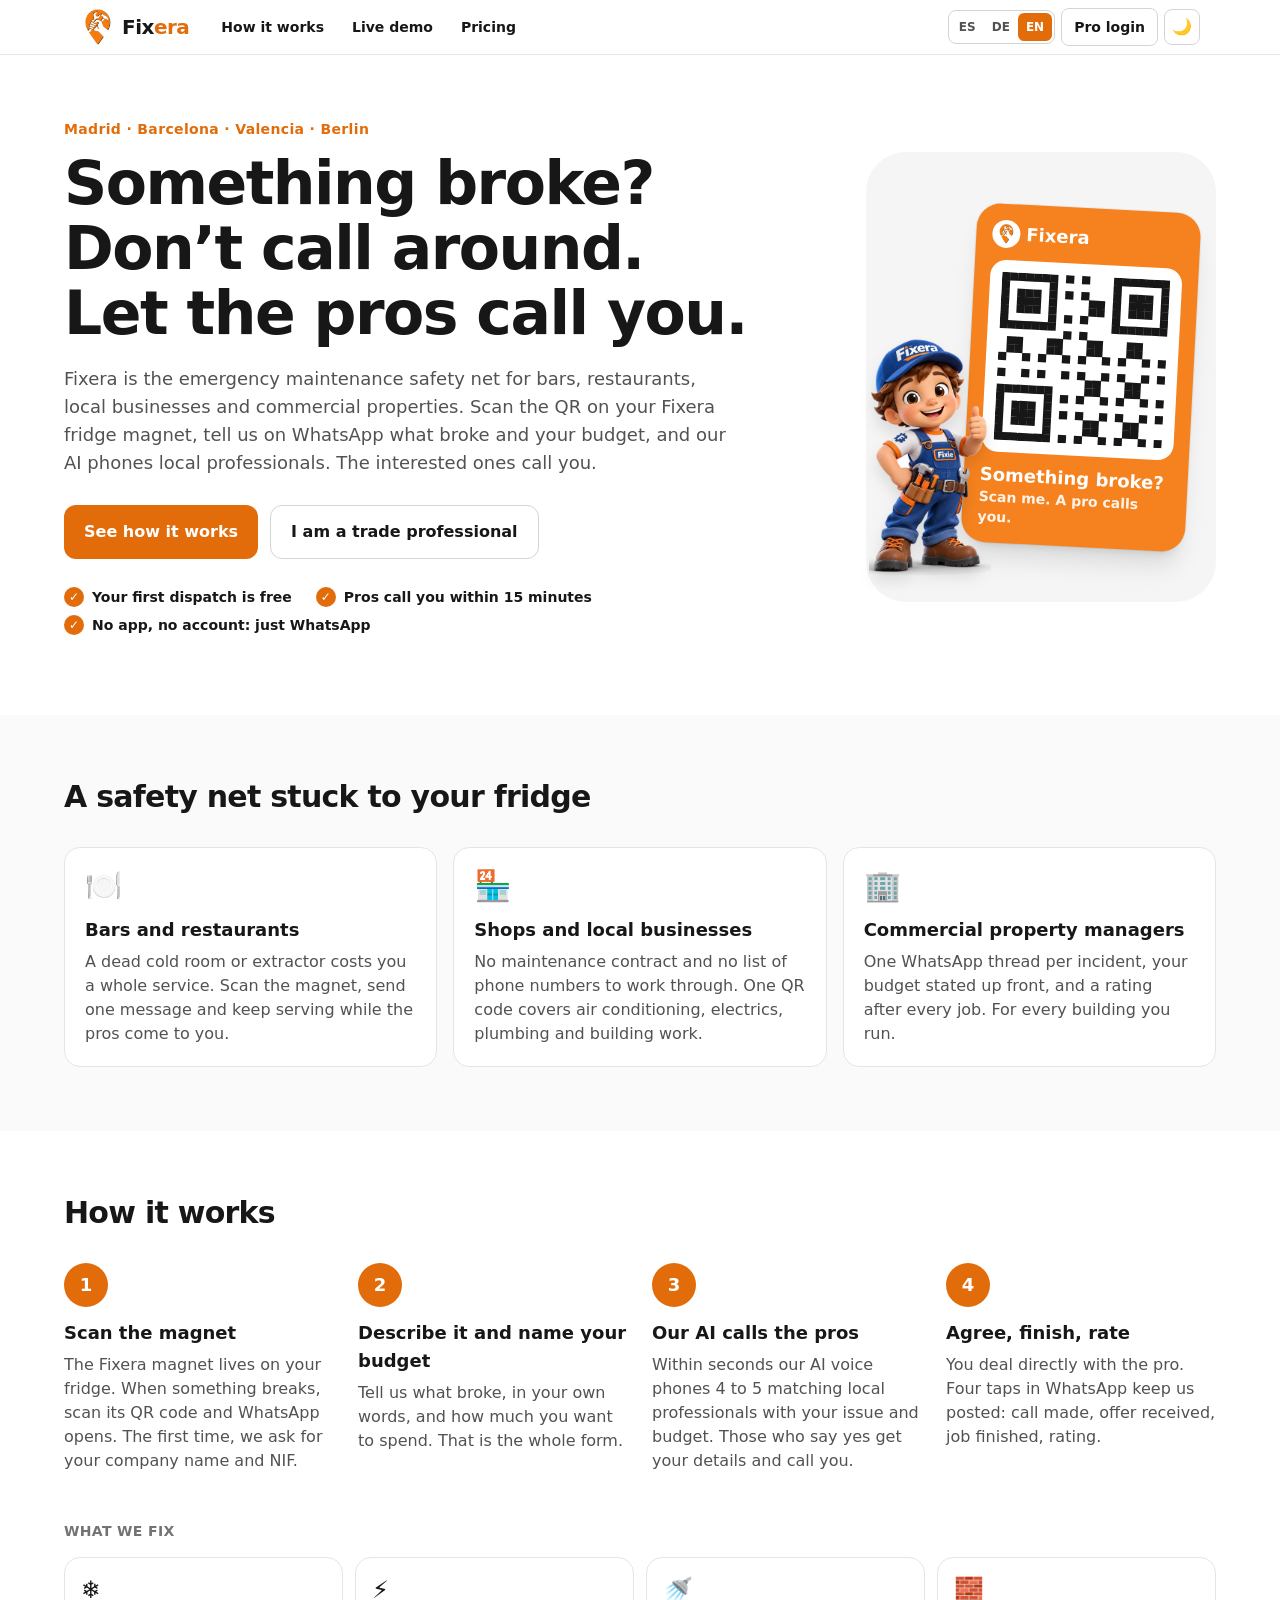
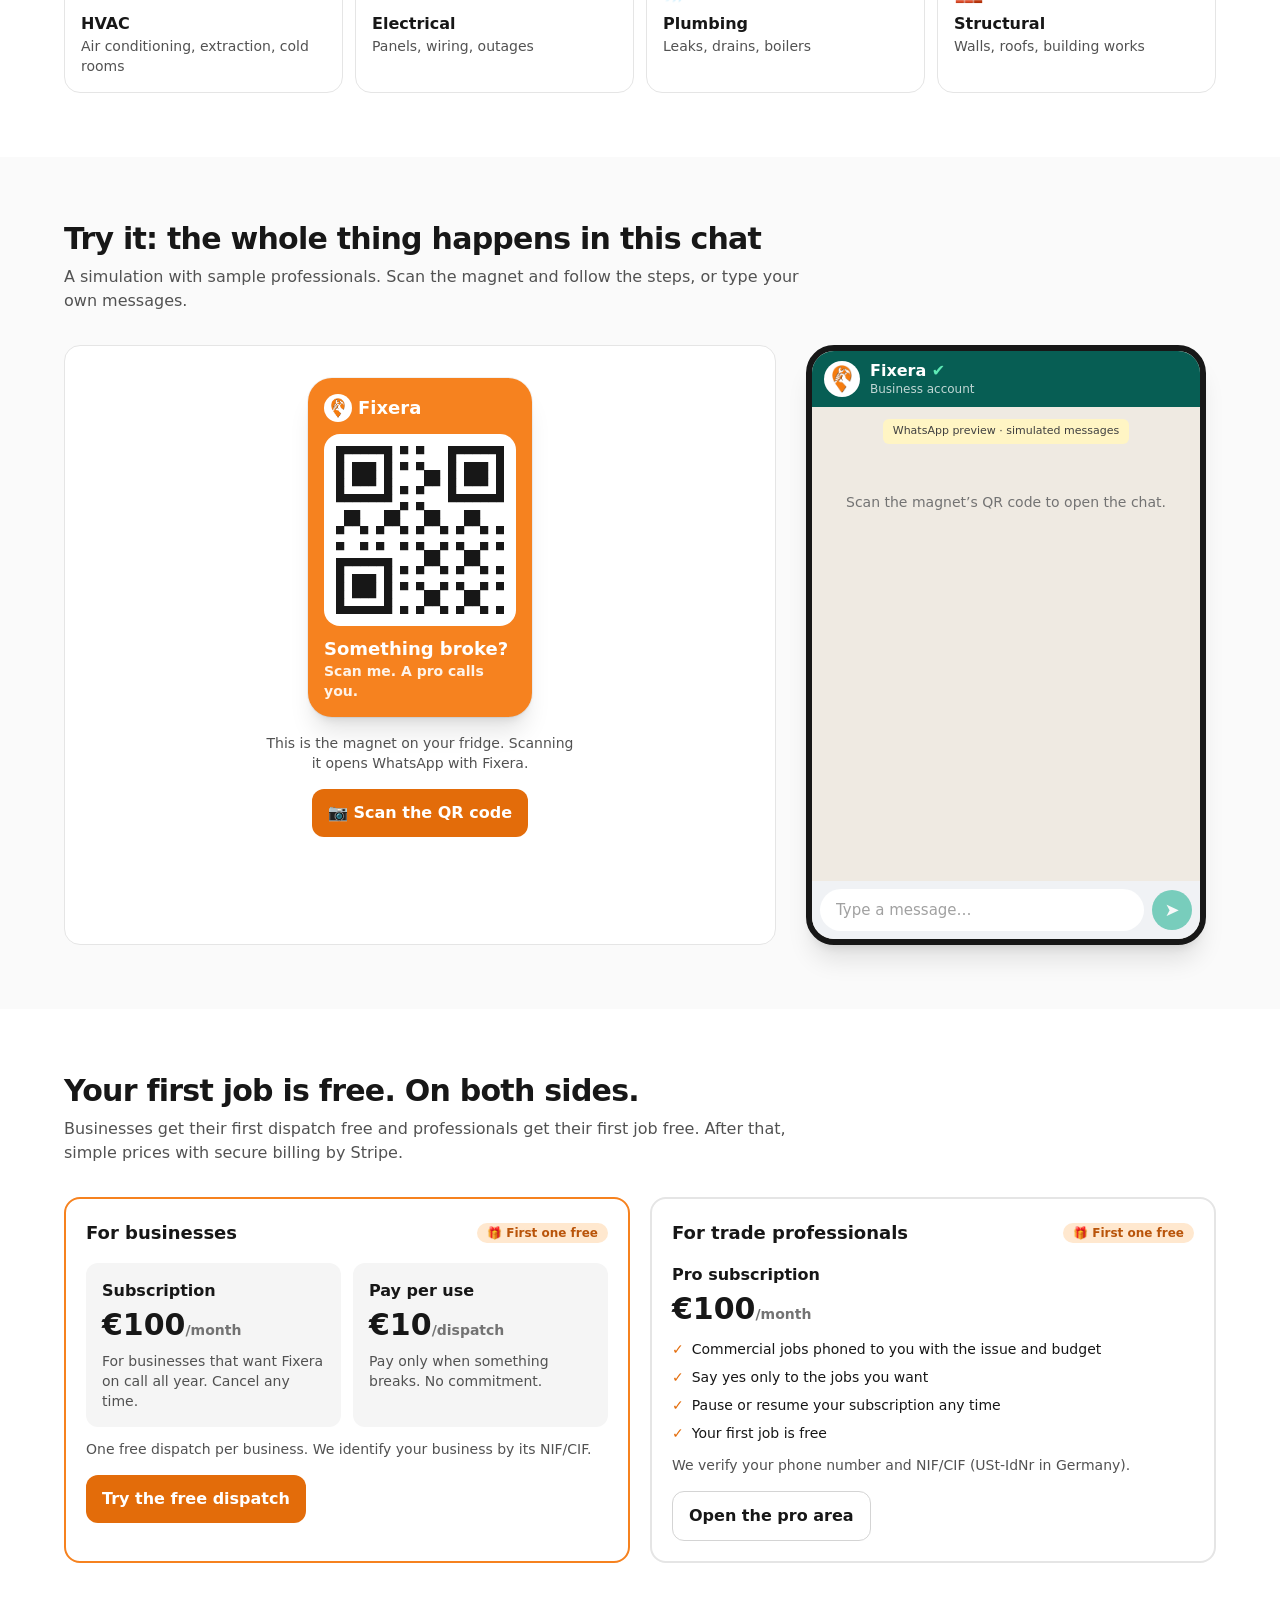
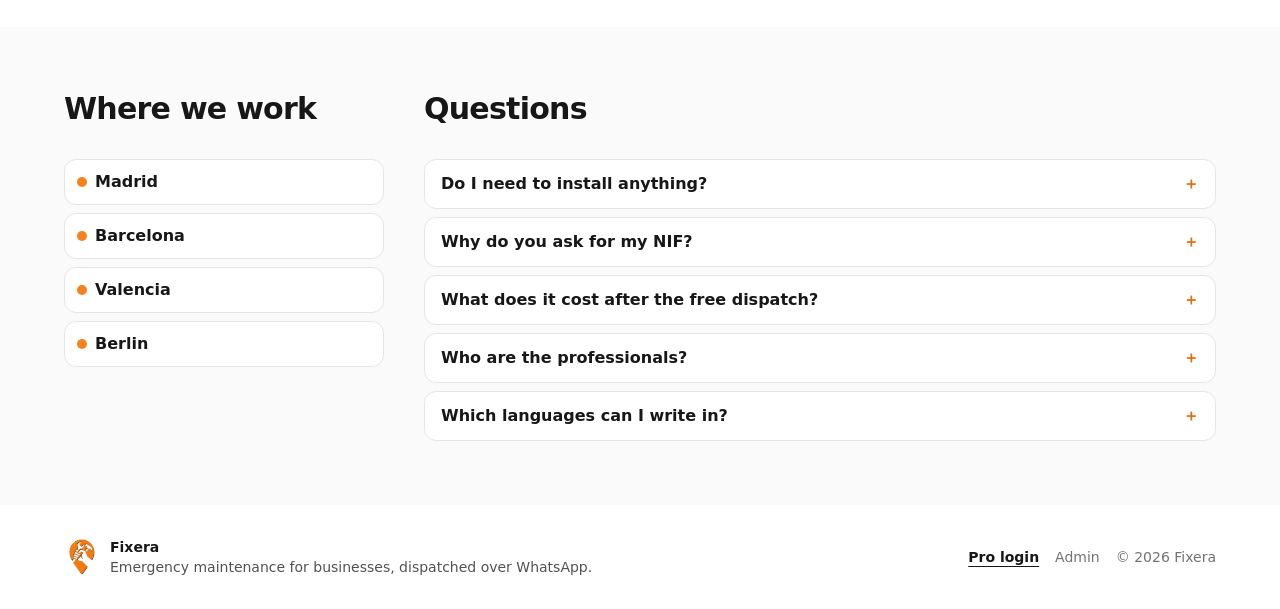
==== index.html @ 24acd7bc "Fixera site: first publish Co-Authored-By: Claude Opus 5.5 <noreply@anthropic.com>" ====
<!doctype html>
<html lang="es">
  <head>
    <meta charset="UTF-8" />
    <meta name="viewport" content="width=device-width, initial-scale=1, viewport-fit=cover" />
    <meta name="theme-color" content="#f6821f" />
    <meta name="description" content="Fixera: la red de mantenimiento urgente para bares, restaurantes, pymes y gestores de inmuebles. Escanea el imán, escribe por WhatsApp y los profesionales te llaman a ti." />
    <link rel="icon" type="image/png" href="/favicon.png" />
    <title>Fixera</title>
    <script>
      try {
        var t = localStorage.getItem('fixera-theme')
        if (t === 'dark' || (!t && matchMedia('(prefers-color-scheme: dark)').matches)) document.documentElement.classList.add('dark')
      } catch (e) {}
    </script>
    <script type="module" crossorigin src="/assets/index-f5KvKdt9.js"></script>
    <link rel="stylesheet" crossorigin href="/assets/index-Co8WqSdZ.css">
  </head>
  <body>
    <div id="root"></div>
  </body>
</html>
---- assets/index-Co8WqSdZ.css ----
/*! tailwindcss v4.3.5 | MIT License | https://tailwindcss.com */@layer properties{@supports (((-webkit-hyphens:none)) and (not (margin-trim:block))) or ((-moz-orient:inline) and (not (color:rgb(from red r g b)))){*,:before,:after,::backdrop{--tw-translate-x:0;--tw-translate-y:0;--tw-translate-z:0;--tw-space-y-reverse:0;--tw-divide-y-reverse:0;--tw-border-style:solid;--tw-leading:initial;--tw-font-weight:initial;--tw-tracking:initial;--tw-shadow:0 0 #0000;--tw-shadow-color:initial;--tw-shadow-alpha:100%;--tw-inset-shadow:0 0 #0000;--tw-inset-shadow-color:initial;--tw-inset-shadow-alpha:100%;--tw-ring-color:initial;--tw-ring-shadow:0 0 #0000;--tw-inset-ring-color:initial;--tw-inset-ring-shadow:0 0 #0000;--tw-ring-inset:initial;--tw-ring-offset-width:0px;--tw-ring-offset-color:#fff;--tw-ring-offset-shadow:0 0 #0000;--tw-blur:initial;--tw-brightness:initial;--tw-contrast:initial;--tw-grayscale:initial;--tw-hue-rotate:initial;--tw-invert:initial;--tw-opacity:initial;--tw-saturate:initial;--tw-sepia:initial;--tw-drop-shadow:initial;--tw-drop-shadow-color:initial;--tw-drop-shadow-alpha:100%;--tw-drop-shadow-size:initial;--tw-backdrop-blur:initial;--tw-backdrop-brightness:initial;--tw-backdrop-contrast:initial;--tw-backdrop-grayscale:initial;--tw-backdrop-hue-rotate:initial;--tw-backdrop-invert:initial;--tw-backdrop-opacity:initial;--tw-backdrop-saturate:initial;--tw-backdrop-sepia:initial}}}@layer theme{:root,:host{--font-sans:"Inter", ui-sans-serif, system-ui, -apple-system, "Segoe UI", Roboto, sans-serif;--font-mono:ui-monospace, SFMono-Regular, Menlo, Monaco, Consolas, "Liberation Mono", "Courier New", monospace;--color-red-50:oklch(97.1% .013 17.38);--color-red-100:oklch(93.6% .032 17.717);--color-red-300:oklch(80.8% .114 19.571);--color-red-400:oklch(70.4% .191 22.216);--color-red-600:oklch(57.7% .245 27.325);--color-red-700:oklch(50.5% .213 27.518);--color-red-800:oklch(44.4% .177 26.899);--color-red-900:oklch(39.6% .141 25.723);--color-red-950:oklch(25.8% .092 26.042);--color-amber-50:oklch(98.7% .022 95.277);--color-amber-100:oklch(96.2% .059 95.617);--color-amber-200:oklch(92.4% .12 95.746);--color-amber-300:oklch(87.9% .169 91.605);--color-amber-500:oklch(76.9% .188 70.08);--color-amber-800:oklch(47.3% .137 46.201);--color-amber-900:oklch(41.4% .112 45.904);--color-amber-950:oklch(27.9% .077 45.635);--color-emerald-100:oklch(95% .052 163.051);--color-emerald-300:oklch(84.5% .143 164.978);--color-emerald-800:oklch(43.2% .095 166.913);--color-emerald-950:oklch(26.2% .051 172.552);--color-sky-100:oklch(95.1% .026 236.824);--color-sky-300:oklch(82.8% .111 230.318);--color-sky-400:oklch(74.6% .16 232.661);--color-sky-500:oklch(68.5% .169 237.323);--color-sky-600:oklch(58.8% .158 241.966);--color-sky-800:oklch(44.3% .11 240.79);--color-sky-950:oklch(29.3% .066 243.157);--color-violet-100:oklch(94.3% .029 294.588);--color-violet-300:oklch(81.1% .111 293.571);--color-violet-800:oklch(43.2% .232 292.759);--color-violet-950:oklch(28.3% .141 291.089);--color-neutral-50:oklch(98.5% 0 none);--color-neutral-100:oklch(97% 0 none);--color-neutral-200:oklch(92.2% 0 none);--color-neutral-300:oklch(87% 0 none);--color-neutral-400:oklch(70.8% 0 none);--color-neutral-500:oklch(55.6% 0 none);--color-neutral-600:oklch(43.9% 0 none);--color-neutral-700:oklch(37.1% 0 none);--color-neutral-800:oklch(26.9% 0 none);--color-neutral-900:oklch(20.5% 0 none);--color-neutral-950:oklch(14.5% 0 none);--color-black:#000;--color-white:#fff;--spacing:.25rem;--container-xs:20rem;--container-sm:24rem;--container-md:28rem;--container-2xl:42rem;--container-3xl:48rem;--container-6xl:72rem;--text-xs:.75rem;--text-xs--line-height:calc(1 / .75);--text-sm:.875rem;--text-sm--line-height:calc(1.25 / .875);--text-base:1rem;--text-base--line-height: 1.5 ;--text-lg:1.125rem;--text-lg--line-height:calc(1.75 / 1.125);--text-xl:1.25rem;--text-xl--line-height:calc(1.75 / 1.25);--text-2xl:1.5rem;--text-2xl--line-height:calc(2 / 1.5);--text-3xl:1.875rem;--text-3xl--line-height: 1.2 ;--text-4xl:2.25rem;--text-4xl--line-height:calc(2.5 / 2.25);--text-5xl:3rem;--text-5xl--line-height:1;--text-6xl:3.75rem;--text-6xl--line-height:1;--font-weight-medium:500;--font-weight-semibold:600;--font-weight-bold:700;--font-weight-extrabold:800;--tracking-tight:-.025em;--tracking-wide:.025em;--tracking-widest:.1em;--leading-tight:1.25;--leading-snug:1.375;--radius-md:.375rem;--radius-lg:.5rem;--radius-xl:.75rem;--radius-2xl:1rem;--radius-3xl:1.5rem;--drop-shadow-xl:0 9px 7px #0000001a;--animate-pulse:pulse 2s cubic-bezier(.4, 0, .6, 1) infinite;--default-transition-duration:.15s;--default-transition-timing-function:cubic-bezier(.4, 0, .2, 1);--default-font-family:var(--font-sans);--default-mono-font-family:var(--font-mono);--color-brand-50:#fff6ec;--color-brand-100:#ffe8cf;--color-brand-200:#ffd0a0;--color-brand-300:#ffb366;--color-brand-400:#fb9a3c;--color-brand-500:#f6821f;--color-brand-600:#e36c0a;--color-brand-700:#b9540a;--color-brand-900:#5c2a06}}@layer base{*,:after,:before,::backdrop{box-sizing:border-box;border:0 solid;margin:0;padding:0}::file-selector-button{box-sizing:border-box;border:0 solid;margin:0;padding:0}html,:host{-webkit-text-size-adjust:100%;-moz-tab-size:4;tab-size:4;line-height:1.5;font-family:var(--default-font-family,-apple-system, BlinkMacSystemFont, "Segoe UI", Roboto, "Helvetica Neue", "Noto Sans", Arial, sans-serif, "Apple Color Emoji", "Segoe UI Emoji", "Segoe UI Symbol", "Noto Color Emoji");font-feature-settings:var(--default-font-feature-settings,normal);font-variation-settings:var(--default-font-variation-settings,normal);-webkit-tap-highlight-color:transparent}hr{height:0;color:inherit;border-top-width:1px}abbr:where([title]){-webkit-text-decoration:underline dotted;text-decoration:underline dotted}h1,h2,h3,h4,h5,h6{font-size:inherit;font-weight:inherit}a{color:inherit;-webkit-text-decoration:inherit;text-decoration:inherit}b,strong{font-weight:bolder}code,kbd,samp,pre{font-family:var(--default-mono-font-family,ui-monospace, SFMono-Regular, Menlo, Monaco, Consolas, "Liberation Mono", "Courier New", monospace);font-feature-settings:var(--default-mono-font-feature-settings,normal);font-variation-settings:var(--default-mono-font-variation-settings,normal);font-size:1em}small{font-size:80%}sub,sup{vertical-align:baseline;font-size:75%;line-height:0;position:relative}sub{bottom:-.25em}sup{top:-.5em}table{text-indent:0;border-color:inherit;border-collapse:collapse}:-moz-focusring:where(:not(iframe)){outline:auto}progress{vertical-align:baseline}summary{display:list-item}ol,ul,menu{list-style:none}img,svg,video,canvas,audio,iframe,embed,object{vertical-align:middle;display:block}img,video{max-width:100%;height:auto}button,input,select,optgroup,textarea{font:inherit;font-feature-settings:inherit;font-variation-settings:inherit;letter-spacing:inherit;color:inherit;opacity:1;background-color:#0000;border-radius:0}::file-selector-button{font:inherit;font-feature-settings:inherit;font-variation-settings:inherit;letter-spacing:inherit;color:inherit;opacity:1;background-color:#0000;border-radius:0}:where(select:is([multiple],[size])) optgroup{font-weight:bolder}:where(select:is([multiple],[size])) optgroup option{padding-inline-start:20px}::file-selector-button{margin-inline-end:4px}::placeholder{opacity:1}@supports (not ((-webkit-appearance:-apple-pay-button))) or (contain-intrinsic-size:1px){::placeholder{color:currentColor}@supports (color:color-mix(in lab,red,red)){::placeholder{color:color-mix(in oklab,currentcolor 50%,transparent)}}}textarea{resize:vertical}::-webkit-search-decoration{-webkit-appearance:none}::-webkit-date-and-time-value{min-height:1lh;text-align:inherit}::-webkit-datetime-edit{display:inline-flex}::-webkit-datetime-edit-fields-wrapper{padding:0}::-webkit-datetime-edit{padding-block:0}::-webkit-datetime-edit-year-field{padding-block:0}::-webkit-datetime-edit-month-field{padding-block:0}::-webkit-datetime-edit-day-field{padding-block:0}::-webkit-datetime-edit-hour-field{padding-block:0}::-webkit-datetime-edit-minute-field{padding-block:0}::-webkit-datetime-edit-second-field{padding-block:0}::-webkit-datetime-edit-millisecond-field{padding-block:0}::-webkit-datetime-edit-meridiem-field{padding-block:0}::-webkit-calendar-picker-indicator{line-height:1}:-moz-ui-invalid{box-shadow:none}button,input:where([type=button],[type=reset],[type=submit]){-webkit-appearance:button;-moz-appearance:button;appearance:button}::file-selector-button{-webkit-appearance:button;-moz-appearance:button;appearance:button}::-webkit-inner-spin-button{height:auto}::-webkit-outer-spin-button{height:auto}[hidden]:where(:not([hidden=until-found])){display:none!important}}@layer components;@layer utilities{.pointer-events-none{pointer-events:none}.absolute{position:absolute}.fixed{position:fixed}.relative{position:relative}.static{position:static}.sticky{position:sticky}.top-0{top:0}.top-1{top:var(--spacing)}.top-4{top:calc(var(--spacing) * 4)}.right-1\/2{right:50%}.-bottom-8{bottom:calc(var(--spacing) * -8)}.-left-5{left:calc(var(--spacing) * -5)}.left-1{left:var(--spacing)}.z-10{z-index:10}.z-40{z-index:40}.mx-auto{margin-inline:auto}.mt-0\.5{margin-top:calc(var(--spacing) * .5)}.mt-1{margin-top:var(--spacing)}.mt-1\.5{margin-top:calc(var(--spacing) * 1.5)}.mt-2{margin-top:calc(var(--spacing) * 2)}.mt-3{margin-top:calc(var(--spacing) * 3)}.mt-4{margin-top:calc(var(--spacing) * 4)}.mt-5{margin-top:calc(var(--spacing) * 5)}.mt-6{margin-top:calc(var(--spacing) * 6)}.mt-7{margin-top:calc(var(--spacing) * 7)}.mt-12{margin-top:calc(var(--spacing) * 12)}.mr-1\.5{margin-right:calc(var(--spacing) * 1.5)}.mb-1{margin-bottom:var(--spacing)}.mb-2{margin-bottom:calc(var(--spacing) * 2)}.mb-3{margin-bottom:calc(var(--spacing) * 3)}.mb-4{margin-bottom:calc(var(--spacing) * 4)}.mb-8{margin-bottom:calc(var(--spacing) * 8)}.ml-1{margin-left:var(--spacing)}.ml-3{margin-left:calc(var(--spacing) * 3)}.ml-auto{margin-left:auto}.block{display:block}.flex{display:flex}.grid{display:grid}.hidden{display:none}.inline-block{display:inline-block}.inline-flex{display:inline-flex}.h-1{height:var(--spacing)}.h-2\.5{height:calc(var(--spacing) * 2.5)}.h-4{height:calc(var(--spacing) * 4)}.h-5{height:calc(var(--spacing) * 5)}.h-6{height:calc(var(--spacing) * 6)}.h-7{height:calc(var(--spacing) * 7)}.h-8{height:calc(var(--spacing) * 8)}.h-9{height:calc(var(--spacing) * 9)}.h-10{height:calc(var(--spacing) * 10)}.h-11{height:calc(var(--spacing) * 11)}.h-12{height:calc(var(--spacing) * 12)}.h-60{height:calc(var(--spacing) * 60)}.h-\[600px\]{height:600px}.min-h-dvh{min-height:100dvh}.w-2\.5{width:calc(var(--spacing) * 2.5)}.w-5{width:calc(var(--spacing) * 5)}.w-6{width:calc(var(--spacing) * 6)}.w-7{width:calc(var(--spacing) * 7)}.w-8{width:calc(var(--spacing) * 8)}.w-9{width:calc(var(--spacing) * 9)}.w-10{width:calc(var(--spacing) * 10)}.w-11{width:calc(var(--spacing) * 11)}.w-12{width:calc(var(--spacing) * 12)}.w-14{width:calc(var(--spacing) * 14)}.w-44{width:calc(var(--spacing) * 44)}.w-56{width:calc(var(--spacing) * 56)}.w-\[88\%\]{width:88%}.w-auto{width:auto}.w-fit{width:fit-content}.w-full{width:100%}.max-w-2xl{max-width:var(--container-2xl)}.max-w-3xl{max-width:var(--container-3xl)}.max-w-6xl{max-width:var(--container-6xl)}.max-w-\[88\%\]{max-width:88%}.max-w-\[400px\]{max-width:400px}.max-w-md{max-width:var(--container-md)}.max-w-sm{max-width:var(--container-sm)}.max-w-xs{max-width:var(--container-xs)}.min-w-0{min-width:0}.min-w-\[640px\]{min-width:640px}.flex-1{flex:1}.shrink-0{flex-shrink:0}.basis-44{flex-basis:calc(var(--spacing) * 44)}.basis-48{flex-basis:calc(var(--spacing) * 48)}.translate-x-6{--tw-translate-x:calc(var(--spacing) * 6);translate:var(--tw-translate-x) var(--tw-translate-y)}.-translate-y-1\/2{--tw-translate-y: -50% ;translate:var(--tw-translate-x) var(--tw-translate-y)}.rotate-3{rotate:3deg}.animate-pulse{animation:var(--animate-pulse)}.cursor-pointer{cursor:pointer}.scroll-mt-16{scroll-margin-top:calc(var(--spacing) * 16)}.list-none{list-style-type:none}.grid-cols-1{grid-template-columns:repeat(1,minmax(0,1fr))}.grid-cols-2{grid-template-columns:repeat(2,minmax(0,1fr))}.grid-cols-5{grid-template-columns:repeat(5,minmax(0,1fr))}.flex-col{flex-direction:column}.flex-wrap{flex-wrap:wrap}.items-baseline{align-items:baseline}.items-center{align-items:center}.items-end{align-items:flex-end}.items-start{align-items:flex-start}.justify-between{justify-content:space-between}.justify-center{justify-content:center}.gap-1{gap:var(--spacing)}.gap-1\.5{gap:calc(var(--spacing) * 1.5)}.gap-2{gap:calc(var(--spacing) * 2)}.gap-2\.5{gap:calc(var(--spacing) * 2.5)}.gap-3{gap:calc(var(--spacing) * 3)}.gap-4{gap:calc(var(--spacing) * 4)}.gap-5{gap:calc(var(--spacing) * 5)}.gap-6{gap:calc(var(--spacing) * 6)}.gap-10{gap:calc(var(--spacing) * 10)}:where(.space-y-0\.5>:not(:last-child)){--tw-space-y-reverse:0;margin-block-start:calc(calc(var(--spacing) * .5) * var(--tw-space-y-reverse));margin-block-end:calc(calc(var(--spacing) * .5) * calc(1 - var(--tw-space-y-reverse)))}:where(.space-y-1>:not(:last-child)){--tw-space-y-reverse:0;margin-block-start:calc(var(--spacing) * var(--tw-space-y-reverse));margin-block-end:calc(var(--spacing) * calc(1 - var(--tw-space-y-reverse)))}:where(.space-y-1\.5>:not(:last-child)){--tw-space-y-reverse:0;margin-block-start:calc(calc(var(--spacing) * 1.5) * var(--tw-space-y-reverse));margin-block-end:calc(calc(var(--spacing) * 1.5) * calc(1 - var(--tw-space-y-reverse)))}:where(.space-y-2>:not(:last-child)){--tw-space-y-reverse:0;margin-block-start:calc(calc(var(--spacing) * 2) * var(--tw-space-y-reverse));margin-block-end:calc(calc(var(--spacing) * 2) * calc(1 - var(--tw-space-y-reverse)))}:where(.space-y-3>:not(:last-child)){--tw-space-y-reverse:0;margin-block-start:calc(calc(var(--spacing) * 3) * var(--tw-space-y-reverse));margin-block-end:calc(calc(var(--spacing) * 3) * calc(1 - var(--tw-space-y-reverse)))}:where(.space-y-4>:not(:last-child)){--tw-space-y-reverse:0;margin-block-start:calc(calc(var(--spacing) * 4) * var(--tw-space-y-reverse));margin-block-end:calc(calc(var(--spacing) * 4) * calc(1 - var(--tw-space-y-reverse)))}:where(.space-y-5>:not(:last-child)){--tw-space-y-reverse:0;margin-block-start:calc(calc(var(--spacing) * 5) * var(--tw-space-y-reverse));margin-block-end:calc(calc(var(--spacing) * 5) * calc(1 - var(--tw-space-y-reverse)))}.gap-x-2{column-gap:calc(var(--spacing) * 2)}.gap-x-3{column-gap:calc(var(--spacing) * 3)}.gap-x-4{column-gap:calc(var(--spacing) * 4)}.gap-x-6{column-gap:calc(var(--spacing) * 6)}.gap-y-1{row-gap:var(--spacing)}.gap-y-2{row-gap:calc(var(--spacing) * 2)}:where(.divide-y>:not(:last-child)){--tw-divide-y-reverse:0;border-bottom-style:var(--tw-border-style);border-top-style:var(--tw-border-style);border-top-width:calc(1px * var(--tw-divide-y-reverse));border-bottom-width:calc(1px * calc(1 - var(--tw-divide-y-reverse)))}:where(.divide-neutral-200>:not(:last-child)){border-color:var(--color-neutral-200)}.truncate{text-overflow:ellipsis;white-space:nowrap;overflow:hidden}.overflow-hidden{overflow:hidden}.overflow-x-auto{overflow-x:auto}.overflow-y-auto{overflow-y:auto}.rounded-2xl{border-radius:var(--radius-2xl)}.rounded-3xl{border-radius:var(--radius-3xl)}.rounded-\[28px\]{border-radius:28px}.rounded-\[40px\]{border-radius:40px}.rounded-full{border-radius:2147483647px}.rounded-lg{border-radius:var(--radius-lg)}.rounded-md{border-radius:var(--radius-md)}.rounded-xl{border-radius:var(--radius-xl)}.rounded-tl-none{border-top-left-radius:0}.rounded-tr-none{border-top-right-radius:0}.rounded-bl-none{border-bottom-left-radius:0}.border{border-style:var(--tw-border-style);border-width:1px}.border-2{border-style:var(--tw-border-style);border-width:2px}.border-\[6px\]{border-style:var(--tw-border-style);border-width:6px}.border-b{border-bottom-style:var(--tw-border-style);border-bottom-width:1px}.border-dashed{--tw-border-style:dashed;border-style:dashed}.border-amber-300{border-color:var(--color-amber-300)}.border-brand-400{border-color:var(--color-brand-400)}.border-brand-500{border-color:var(--color-brand-500)}.border-neutral-200{border-color:var(--color-neutral-200)}.border-neutral-300{border-color:var(--color-neutral-300)}.border-neutral-900{border-color:var(--color-neutral-900)}.border-red-300{border-color:var(--color-red-300)}.bg-\[\#00a884\]{background-color:#00a884}.bg-\[\#075e54\]{background-color:#075e54}.bg-\[\#d9fdd3\]{background-color:#d9fdd3}.bg-\[\#efeae2\]{background-color:#efeae2}.bg-\[\#f0f2f5\]{background-color:#f0f2f5}.bg-\[\#fff5c4\]{background-color:#fff5c4}.bg-amber-50{background-color:var(--color-amber-50)}.bg-amber-100{background-color:var(--color-amber-100)}.bg-brand-50{background-color:var(--color-brand-50)}.bg-brand-100{background-color:var(--color-brand-100)}.bg-brand-500{background-color:var(--color-brand-500)}.bg-brand-600{background-color:var(--color-brand-600)}.bg-emerald-100{background-color:var(--color-emerald-100)}.bg-neutral-50{background-color:var(--color-neutral-50)}.bg-neutral-100{background-color:var(--color-neutral-100)}.bg-neutral-200{background-color:var(--color-neutral-200)}.bg-neutral-300{background-color:var(--color-neutral-300)}.bg-red-100{background-color:var(--color-red-100)}.bg-sky-100{background-color:var(--color-sky-100)}.bg-violet-100{background-color:var(--color-violet-100)}.bg-white{background-color:var(--color-white)}.bg-white\/95{background-color:#fffffff2}@supports (color:color-mix(in lab,red,red)){.bg-white\/95{background-color:color-mix(in oklab,var(--color-white) 95%,transparent)}}.object-contain{object-fit:contain}.p-0\.5{padding:calc(var(--spacing) * .5)}.p-2{padding:calc(var(--spacing) * 2)}.p-2\.5{padding:calc(var(--spacing) * 2.5)}.p-3{padding:calc(var(--spacing) * 3)}.p-4{padding:calc(var(--spacing) * 4)}.p-5{padding:calc(var(--spacing) * 5)}.px-0\.5{padding-inline:calc(var(--spacing) * .5)}.px-1\.5{padding-inline:calc(var(--spacing) * 1.5)}.px-2{padding-inline:calc(var(--spacing) * 2)}.px-2\.5{padding-inline:calc(var(--spacing) * 2.5)}.px-3{padding-inline:calc(var(--spacing) * 3)}.px-4{padding-inline:calc(var(--spacing) * 4)}.px-5{padding-inline:calc(var(--spacing) * 5)}.px-6{padding-inline:calc(var(--spacing) * 6)}.py-0\.5{padding-block:calc(var(--spacing) * .5)}.py-1{padding-block:var(--spacing)}.py-1\.5{padding-block:calc(var(--spacing) * 1.5)}.py-2{padding-block:calc(var(--spacing) * 2)}.py-2\.5{padding-block:calc(var(--spacing) * 2.5)}.py-3{padding-block:calc(var(--spacing) * 3)}.py-3\.5{padding-block:calc(var(--spacing) * 3.5)}.py-5{padding-block:calc(var(--spacing) * 5)}.py-8{padding-block:calc(var(--spacing) * 8)}.py-10{padding-block:calc(var(--spacing) * 10)}.py-12{padding-block:calc(var(--spacing) * 12)}.py-16{padding-block:calc(var(--spacing) * 16)}.pt-1\.5{padding-top:calc(var(--spacing) * 1.5)}.pt-10{padding-top:calc(var(--spacing) * 10)}.pr-3{padding-right:calc(var(--spacing) * 3)}.pb-1{padding-bottom:var(--spacing)}.pb-2{padding-bottom:calc(var(--spacing) * 2)}.pb-12{padding-bottom:calc(var(--spacing) * 12)}.pl-20{padding-left:calc(var(--spacing) * 20)}.text-center{text-align:center}.text-left{text-align:left}.text-right{text-align:right}.font-mono{font-family:var(--font-mono)}.text-2xl{font-size:var(--text-2xl);line-height:var(--tw-leading,var(--text-2xl--line-height))}.text-3xl{font-size:var(--text-3xl);line-height:var(--tw-leading,var(--text-3xl--line-height))}.text-4xl{font-size:var(--text-4xl);line-height:var(--tw-leading,var(--text-4xl--line-height))}.text-base{font-size:var(--text-base);line-height:var(--tw-leading,var(--text-base--line-height))}.text-lg{font-size:var(--text-lg);line-height:var(--tw-leading,var(--text-lg--line-height))}.text-sm{font-size:var(--text-sm);line-height:var(--tw-leading,var(--text-sm--line-height))}.text-xl{font-size:var(--text-xl);line-height:var(--tw-leading,var(--text-xl--line-height))}.text-xs{font-size:var(--text-xs);line-height:var(--tw-leading,var(--text-xs--line-height))}.text-\[10px\]{font-size:10px}.text-\[11px\]{font-size:11px}.text-\[14px\]{font-size:14px}.text-\[15px\]{font-size:15px}.leading-\[1\.08\]{--tw-leading:1.08;line-height:1.08}.leading-snug{--tw-leading:var(--leading-snug);line-height:var(--leading-snug)}.leading-tight{--tw-leading:var(--leading-tight);line-height:var(--leading-tight)}.font-bold{--tw-font-weight:var(--font-weight-bold);font-weight:var(--font-weight-bold)}.font-extrabold{--tw-font-weight:var(--font-weight-extrabold);font-weight:var(--font-weight-extrabold)}.font-medium{--tw-font-weight:var(--font-weight-medium);font-weight:var(--font-weight-medium)}.font-semibold{--tw-font-weight:var(--font-weight-semibold);font-weight:var(--font-weight-semibold)}.tracking-tight{--tw-tracking:var(--tracking-tight);letter-spacing:var(--tracking-tight)}.tracking-wide{--tw-tracking:var(--tracking-wide);letter-spacing:var(--tracking-wide)}.tracking-widest{--tw-tracking:var(--tracking-widest);letter-spacing:var(--tracking-widest)}.text-balance{text-wrap:balance}.whitespace-nowrap{white-space:nowrap}.whitespace-pre-line{white-space:pre-line}.text-amber-500{color:var(--color-amber-500)}.text-amber-800{color:var(--color-amber-800)}.text-amber-900{color:var(--color-amber-900)}.text-brand-600{color:var(--color-brand-600)}.text-brand-700{color:var(--color-brand-700)}.text-brand-900{color:var(--color-brand-900)}.text-emerald-300{color:var(--color-emerald-300)}.text-emerald-800{color:var(--color-emerald-800)}.text-neutral-400{color:var(--color-neutral-400)}.text-neutral-500{color:var(--color-neutral-500)}.text-neutral-600{color:var(--color-neutral-600)}.text-neutral-700{color:var(--color-neutral-700)}.text-neutral-900{color:var(--color-neutral-900)}.text-red-600{color:var(--color-red-600)}.text-red-700{color:var(--color-red-700)}.text-red-800{color:var(--color-red-800)}.text-sky-500{color:var(--color-sky-500)}.text-sky-600{color:var(--color-sky-600)}.text-sky-800{color:var(--color-sky-800)}.text-violet-800{color:var(--color-violet-800)}.text-white{color:var(--color-white)}.text-white\/75{color:#ffffffbf}@supports (color:color-mix(in lab,red,red)){.text-white\/75{color:color-mix(in oklab,var(--color-white) 75%,transparent)}}.text-white\/90{color:#ffffffe6}@supports (color:color-mix(in lab,red,red)){.text-white\/90{color:color-mix(in oklab,var(--color-white) 90%,transparent)}}.uppercase{text-transform:uppercase}.italic{font-style:italic}.underline{text-decoration-line:underline}.underline-offset-4{text-underline-offset:4px}.shadow,.shadow-sm{--tw-shadow:0 1px 3px 0 var(--tw-shadow-color,#0000001a), 0 1px 2px -1px var(--tw-shadow-color,#0000001a);box-shadow:var(--tw-inset-shadow),var(--tw-inset-ring-shadow),var(--tw-ring-offset-shadow),var(--tw-ring-shadow),var(--tw-shadow)}.shadow-xl{--tw-shadow:0 20px 25px -5px var(--tw-shadow-color,#0000001a), 0 8px 10px -6px var(--tw-shadow-color,#0000001a);box-shadow:var(--tw-inset-shadow),var(--tw-inset-ring-shadow),var(--tw-ring-offset-shadow),var(--tw-ring-shadow),var(--tw-shadow)}.ring,.ring-1{--tw-ring-shadow:var(--tw-ring-inset, ) 0 0 0 calc(1px + var(--tw-ring-offset-width)) var(--tw-ring-color,currentcolor);box-shadow:var(--tw-inset-shadow),var(--tw-inset-ring-shadow),var(--tw-ring-offset-shadow),var(--tw-ring-shadow),var(--tw-shadow)}.ring-4{--tw-ring-shadow:var(--tw-ring-inset, ) 0 0 0 calc(4px + var(--tw-ring-offset-width)) var(--tw-ring-color,currentcolor);box-shadow:var(--tw-inset-shadow),var(--tw-inset-ring-shadow),var(--tw-ring-offset-shadow),var(--tw-ring-shadow),var(--tw-shadow)}.ring-black\/5{--tw-ring-color:#0000000d}@supports (color:color-mix(in lab,red,red)){.ring-black\/5{--tw-ring-color:color-mix(in oklab, var(--color-black) 5%, transparent)}}.ring-brand-500{--tw-ring-color:var(--color-brand-500)}.drop-shadow-xl{--tw-drop-shadow-size:drop-shadow(0 9px 7px var(--tw-drop-shadow-color,#0000001a));--tw-drop-shadow:drop-shadow(var(--drop-shadow-xl));filter:var(--tw-blur, ) var(--tw-brightness, ) var(--tw-contrast, ) var(--tw-grayscale, ) var(--tw-hue-rotate, ) var(--tw-invert, ) var(--tw-saturate, ) var(--tw-sepia, ) var(--tw-drop-shadow, )}.filter{filter:var(--tw-blur, ) var(--tw-brightness, ) var(--tw-contrast, ) var(--tw-grayscale, ) var(--tw-hue-rotate, ) var(--tw-invert, ) var(--tw-saturate, ) var(--tw-sepia, ) var(--tw-drop-shadow, )}.backdrop-blur{--tw-backdrop-blur:blur(8px);-webkit-backdrop-filter:var(--tw-backdrop-blur, ) var(--tw-backdrop-brightness, ) var(--tw-backdrop-contrast, ) var(--tw-backdrop-grayscale, ) var(--tw-backdrop-hue-rotate, ) var(--tw-backdrop-invert, ) var(--tw-backdrop-opacity, ) var(--tw-backdrop-saturate, ) var(--tw-backdrop-sepia, );backdrop-filter:var(--tw-backdrop-blur, ) var(--tw-backdrop-brightness, ) var(--tw-backdrop-contrast, ) var(--tw-backdrop-grayscale, ) var(--tw-backdrop-hue-rotate, ) var(--tw-backdrop-invert, ) var(--tw-backdrop-opacity, ) var(--tw-backdrop-saturate, ) var(--tw-backdrop-sepia, )}.transition-all{transition-property:all;transition-timing-function:var(--tw-ease,var(--default-transition-timing-function));transition-duration:var(--tw-duration,var(--default-transition-duration))}.transition-colors{transition-property:color,background-color,border-color,outline-color,text-decoration-color,fill,stroke,--tw-gradient-from,--tw-gradient-via,--tw-gradient-to;transition-timing-function:var(--tw-ease,var(--default-transition-timing-function));transition-duration:var(--tw-duration,var(--default-transition-duration))}.transition-transform{transition-property:transform,translate,scale,rotate;transition-timing-function:var(--tw-ease,var(--default-transition-timing-function));transition-duration:var(--tw-duration,var(--default-transition-duration))}.outline-none{--tw-outline-style:none;outline-style:none}.select-none{-webkit-user-select:none;user-select:none}:is(:where(.group):is([open],:popover-open,:open) .group-open\:rotate-45){rotate:45deg}.placeholder\:text-neutral-400::placeholder{color:var(--color-neutral-400)}@media(hover:hover){.hover\:scale-\[1\.02\]:hover{scale:1.02}.hover\:rotate-0:hover{rotate:0deg}.hover\:border-brand-500:hover{border-color:var(--color-brand-500)}.hover\:bg-brand-600:hover{background-color:var(--color-brand-600)}.hover\:bg-brand-700:hover{background-color:var(--color-brand-700)}.hover\:bg-neutral-100:hover{background-color:var(--color-neutral-100)}.hover\:bg-red-50:hover{background-color:var(--color-red-50)}.hover\:underline:hover{text-decoration-line:underline}}.focus\:border-brand-500:focus{border-color:var(--color-brand-500)}.focus\:ring-2:focus{--tw-ring-shadow:var(--tw-ring-inset, ) 0 0 0 calc(2px + var(--tw-ring-offset-width)) var(--tw-ring-color,currentcolor);box-shadow:var(--tw-inset-shadow),var(--tw-inset-ring-shadow),var(--tw-ring-offset-shadow),var(--tw-ring-shadow),var(--tw-shadow)}.focus\:ring-brand-200:focus{--tw-ring-color:var(--color-brand-200)}.active\:bg-neutral-100:active{background-color:var(--color-neutral-100)}.disabled\:bg-neutral-300:disabled{background-color:var(--color-neutral-300)}.disabled\:text-neutral-400:disabled{color:var(--color-neutral-400)}.disabled\:opacity-50:disabled{opacity:.5}.disabled\:opacity-60:disabled{opacity:.6}@media(min-width:40rem){.sm\:block{display:block}.sm\:grid-cols-2{grid-template-columns:repeat(2,minmax(0,1fr))}.sm\:flex-row{flex-direction:row}.sm\:flex-wrap{flex-wrap:wrap}.sm\:items-center{align-items:center}.sm\:p-4{padding:calc(var(--spacing) * 4)}.sm\:py-16{padding-block:calc(var(--spacing) * 16)}.sm\:pt-16{padding-top:calc(var(--spacing) * 16)}.sm\:pb-20{padding-bottom:calc(var(--spacing) * 20)}.sm\:text-3xl{font-size:var(--text-3xl);line-height:var(--tw-leading,var(--text-3xl--line-height))}.sm\:text-5xl{font-size:var(--text-5xl);line-height:var(--tw-leading,var(--text-5xl--line-height))}.sm\:text-xs{font-size:var(--text-xs);line-height:var(--tw-leading,var(--text-xs--line-height))}}@media(min-width:48rem){.md\:flex{display:flex}.md\:grid-cols-2{grid-template-columns:repeat(2,minmax(0,1fr))}.md\:grid-cols-3{grid-template-columns:repeat(3,minmax(0,1fr))}}@media(min-width:64rem){.lg\:grid-cols-1{grid-template-columns:repeat(1,minmax(0,1fr))}.lg\:grid-cols-2{grid-template-columns:repeat(2,minmax(0,1fr))}.lg\:grid-cols-4{grid-template-columns:repeat(4,minmax(0,1fr))}.lg\:grid-cols-\[320px_minmax\(0\,1fr\)\]{grid-template-columns:320px minmax(0,1fr)}.lg\:grid-cols-\[minmax\(0\,1fr\)_350px\]{grid-template-columns:minmax(0,1fr) 350px}.lg\:grid-cols-\[minmax\(0\,1fr\)_420px\]{grid-template-columns:minmax(0,1fr) 420px}.lg\:py-14{padding-block:calc(var(--spacing) * 14)}.lg\:text-6xl{font-size:var(--text-6xl);line-height:var(--tw-leading,var(--text-6xl--line-height))}}@media(min-width:80rem){.xl\:grid-cols-5{grid-template-columns:repeat(5,minmax(0,1fr))}}:where(.dark\:divide-neutral-800:where(.dark,.dark *)>:not(:last-child)){border-color:var(--color-neutral-800)}.dark\:border-amber-800:where(.dark,.dark *){border-color:var(--color-amber-800)}.dark\:border-neutral-700:where(.dark,.dark *){border-color:var(--color-neutral-700)}.dark\:border-neutral-800:where(.dark,.dark *){border-color:var(--color-neutral-800)}.dark\:border-red-900:where(.dark,.dark *){border-color:var(--color-red-900)}.dark\:bg-\[\#0b141a\]:where(.dark,.dark *){background-color:#0b141a}.dark\:bg-\[\#1f2c34\]:where(.dark,.dark *){background-color:#1f2c34}.dark\:bg-\[\#2a3942\]:where(.dark,.dark *){background-color:#2a3942}.dark\:bg-\[\#005c4b\]:where(.dark,.dark *){background-color:#005c4b}.dark\:bg-\[\#182229\]:where(.dark,.dark *){background-color:#182229}.dark\:bg-amber-950:where(.dark,.dark *){background-color:var(--color-amber-950)}.dark\:bg-brand-900:where(.dark,.dark *){background-color:var(--color-brand-900)}.dark\:bg-brand-900\/30:where(.dark,.dark *){background-color:#5c2a064d}@supports (color:color-mix(in lab,red,red)){.dark\:bg-brand-900\/30:where(.dark,.dark *){background-color:color-mix(in oklab,var(--color-brand-900) 30%,transparent)}}.dark\:bg-brand-900\/40:where(.dark,.dark *){background-color:#5c2a0666}@supports (color:color-mix(in lab,red,red)){.dark\:bg-brand-900\/40:where(.dark,.dark *){background-color:color-mix(in oklab,var(--color-brand-900) 40%,transparent)}}.dark\:bg-emerald-950:where(.dark,.dark *){background-color:var(--color-emerald-950)}.dark\:bg-neutral-700:where(.dark,.dark *){background-color:var(--color-neutral-700)}.dark\:bg-neutral-800:where(.dark,.dark *){background-color:var(--color-neutral-800)}.dark\:bg-neutral-900:where(.dark,.dark *){background-color:var(--color-neutral-900)}.dark\:bg-neutral-900\/50:where(.dark,.dark *){background-color:#17171780}@supports (color:color-mix(in lab,red,red)){.dark\:bg-neutral-900\/50:where(.dark,.dark *){background-color:color-mix(in oklab,var(--color-neutral-900) 50%,transparent)}}.dark\:bg-neutral-950:where(.dark,.dark *){background-color:var(--color-neutral-950)}.dark\:bg-neutral-950\/95:where(.dark,.dark *){background-color:#0a0a0af2}@supports (color:color-mix(in lab,red,red)){.dark\:bg-neutral-950\/95:where(.dark,.dark *){background-color:color-mix(in oklab,var(--color-neutral-950) 95%,transparent)}}.dark\:bg-red-950:where(.dark,.dark *){background-color:var(--color-red-950)}.dark\:bg-sky-950:where(.dark,.dark *){background-color:var(--color-sky-950)}.dark\:bg-violet-950:where(.dark,.dark *){background-color:var(--color-violet-950)}.dark\:text-amber-200:where(.dark,.dark *){color:var(--color-amber-200)}.dark\:text-amber-200\/80:where(.dark,.dark *){color:#fee685cc}@supports (color:color-mix(in lab,red,red)){.dark\:text-amber-200\/80:where(.dark,.dark *){color:color-mix(in oklab,var(--color-amber-200) 80%,transparent)}}.dark\:text-amber-300:where(.dark,.dark *){color:var(--color-amber-300)}.dark\:text-brand-100:where(.dark,.dark *){color:var(--color-brand-100)}.dark\:text-brand-200:where(.dark,.dark *){color:var(--color-brand-200)}.dark\:text-brand-300:where(.dark,.dark *){color:var(--color-brand-300)}.dark\:text-emerald-300:where(.dark,.dark *){color:var(--color-emerald-300)}.dark\:text-neutral-50:where(.dark,.dark *){color:var(--color-neutral-50)}.dark\:text-neutral-100:where(.dark,.dark *){color:var(--color-neutral-100)}.dark\:text-neutral-300:where(.dark,.dark *){color:var(--color-neutral-300)}.dark\:text-neutral-400:where(.dark,.dark *){color:var(--color-neutral-400)}.dark\:text-neutral-600:where(.dark,.dark *){color:var(--color-neutral-600)}.dark\:text-red-300:where(.dark,.dark *){color:var(--color-red-300)}.dark\:text-red-400:where(.dark,.dark *){color:var(--color-red-400)}.dark\:text-sky-300:where(.dark,.dark *){color:var(--color-sky-300)}.dark\:text-sky-400:where(.dark,.dark *){color:var(--color-sky-400)}.dark\:text-violet-300:where(.dark,.dark *){color:var(--color-violet-300)}@media(hover:hover){.dark\:hover\:border-brand-500:where(.dark,.dark *):hover{border-color:var(--color-brand-500)}.dark\:hover\:bg-brand-600:where(.dark,.dark *):hover{background-color:var(--color-brand-600)}.dark\:hover\:bg-neutral-800:where(.dark,.dark *):hover{background-color:var(--color-neutral-800)}.dark\:hover\:bg-red-950:where(.dark,.dark *):hover{background-color:var(--color-red-950)}}.dark\:focus\:ring-brand-900:where(.dark,.dark *):focus{--tw-ring-color:var(--color-brand-900)}.dark\:active\:bg-\[\#26353f\]:where(.dark,.dark *):active{background-color:#26353f}.dark\:disabled\:bg-neutral-700:where(.dark,.dark *):disabled{background-color:var(--color-neutral-700)}.dark\:disabled\:text-neutral-600:where(.dark,.dark *):disabled{color:var(--color-neutral-600)}}html{-webkit-tap-highlight-color:transparent}body{background-color:var(--color-white);color:var(--color-neutral-900);-webkit-font-smoothing:antialiased;-moz-osx-font-smoothing:grayscale}body:where(.dark,.dark *){background-color:var(--color-neutral-950);color:var(--color-neutral-100)}button{cursor:pointer}button:disabled{cursor:not-allowed}.tabular{font-variant-numeric:tabular-nums}@keyframes pop{0%{opacity:0;transform:translateY(6px)}to{opacity:1;transform:none}}.pop{animation:.22s ease-out pop}@keyframes fixie-sway{0%,to{transform:translateY(0)rotate(-2deg)}50%{transform:translateY(-8px)rotate(2deg)}}.fixie-sway{transform-origin:50% 100%;animation:3.2s ease-in-out infinite fixie-sway}@keyframes fixie-nod{0%,70%,to{transform:rotate(0)}78%{transform:rotate(-9deg)}88%{transform:rotate(7deg)}}.fixie-nod{transform-origin:50% 90%;animation:4s ease-in-out infinite fixie-nod}@media(prefers-reduced-motion:reduce){.fixie-sway,.fixie-nod{animation:none}}@keyframes nudge{0%,to{transform:scale(1);box-shadow:0 0 0 2px #facc15,0 0 #facc158c}50%{transform:scale(1.03);box-shadow:0 0 0 3px #facc15,0 0 14px 8px #facc158c}}.nudge:not(:disabled){z-index:1;animation:1.3s ease-in-out infinite nudge;position:relative}@media(prefers-reduced-motion:reduce){.nudge:not(:disabled){animation:none;box-shadow:0 0 0 3px #facc15,0 0 10px 4px #facc1580}}@property --tw-translate-x{syntax:"*";inherits:false;initial-value:0}@property --tw-translate-y{syntax:"*";inherits:false;initial-value:0}@property --tw-translate-z{syntax:"*";inherits:false;initial-value:0}@property --tw-space-y-reverse{syntax:"*";inherits:false;initial-value:0}@property --tw-divide-y-reverse{syntax:"*";inherits:false;initial-value:0}@property --tw-border-style{syntax:"*";inherits:false;initial-value:solid}@property --tw-leading{syntax:"*";inherits:false}@property --tw-font-weight{syntax:"*";inherits:false}@property --tw-tracking{syntax:"*";inherits:false}@property --tw-shadow{syntax:"*";inherits:false;initial-value:0 0 #0000}@property --tw-shadow-color{syntax:"*";inherits:false}@property --tw-shadow-alpha{syntax:"<percentage>";inherits:false;initial-value:100%}@property --tw-inset-shadow{syntax:"*";inherits:false;initial-value:0 0 #0000}@property --tw-inset-shadow-color{syntax:"*";inherits:false}@property --tw-inset-shadow-alpha{syntax:"<percentage>";inherits:false;initial-value:100%}@property --tw-ring-color{syntax:"*";inherits:false}@property --tw-ring-shadow{syntax:"*";inherits:false;initial-value:0 0 #0000}@property --tw-inset-ring-color{syntax:"*";inherits:false}@property --tw-inset-ring-shadow{syntax:"*";inherits:false;initial-value:0 0 #0000}@property --tw-ring-inset{syntax:"*";inherits:false}@property --tw-ring-offset-width{syntax:"<length>";inherits:false;initial-value:0}@property --tw-ring-offset-color{syntax:"*";inherits:false;initial-value:#fff}@property --tw-ring-offset-shadow{syntax:"*";inherits:false;initial-value:0 0 #0000}@property --tw-blur{syntax:"*";inherits:false}@property --tw-brightness{syntax:"*";inherits:false}@property --tw-contrast{syntax:"*";inherits:false}@property --tw-grayscale{syntax:"*";inherits:false}@property --tw-hue-rotate{syntax:"*";inherits:false}@property --tw-invert{syntax:"*";inherits:false}@property --tw-opacity{syntax:"*";inherits:false}@property --tw-saturate{syntax:"*";inherits:false}@property --tw-sepia{syntax:"*";inherits:false}@property --tw-drop-shadow{syntax:"*";inherits:false}@property --tw-drop-shadow-color{syntax:"*";inherits:false}@property --tw-drop-shadow-alpha{syntax:"<percentage>";inherits:false;initial-value:100%}@property --tw-drop-shadow-size{syntax:"*";inherits:false}@property --tw-backdrop-blur{syntax:"*";inherits:false}@property --tw-backdrop-brightness{syntax:"*";inherits:false}@property --tw-backdrop-contrast{syntax:"*";inherits:false}@property --tw-backdrop-grayscale{syntax:"*";inherits:false}@property --tw-backdrop-hue-rotate{syntax:"*";inherits:false}@property --tw-backdrop-invert{syntax:"*";inherits:false}@property --tw-backdrop-opacity{syntax:"*";inherits:false}@property --tw-backdrop-saturate{syntax:"*";inherits:false}@property --tw-backdrop-sepia{syntax:"*";inherits:false}@keyframes pulse{50%{opacity:.5}}
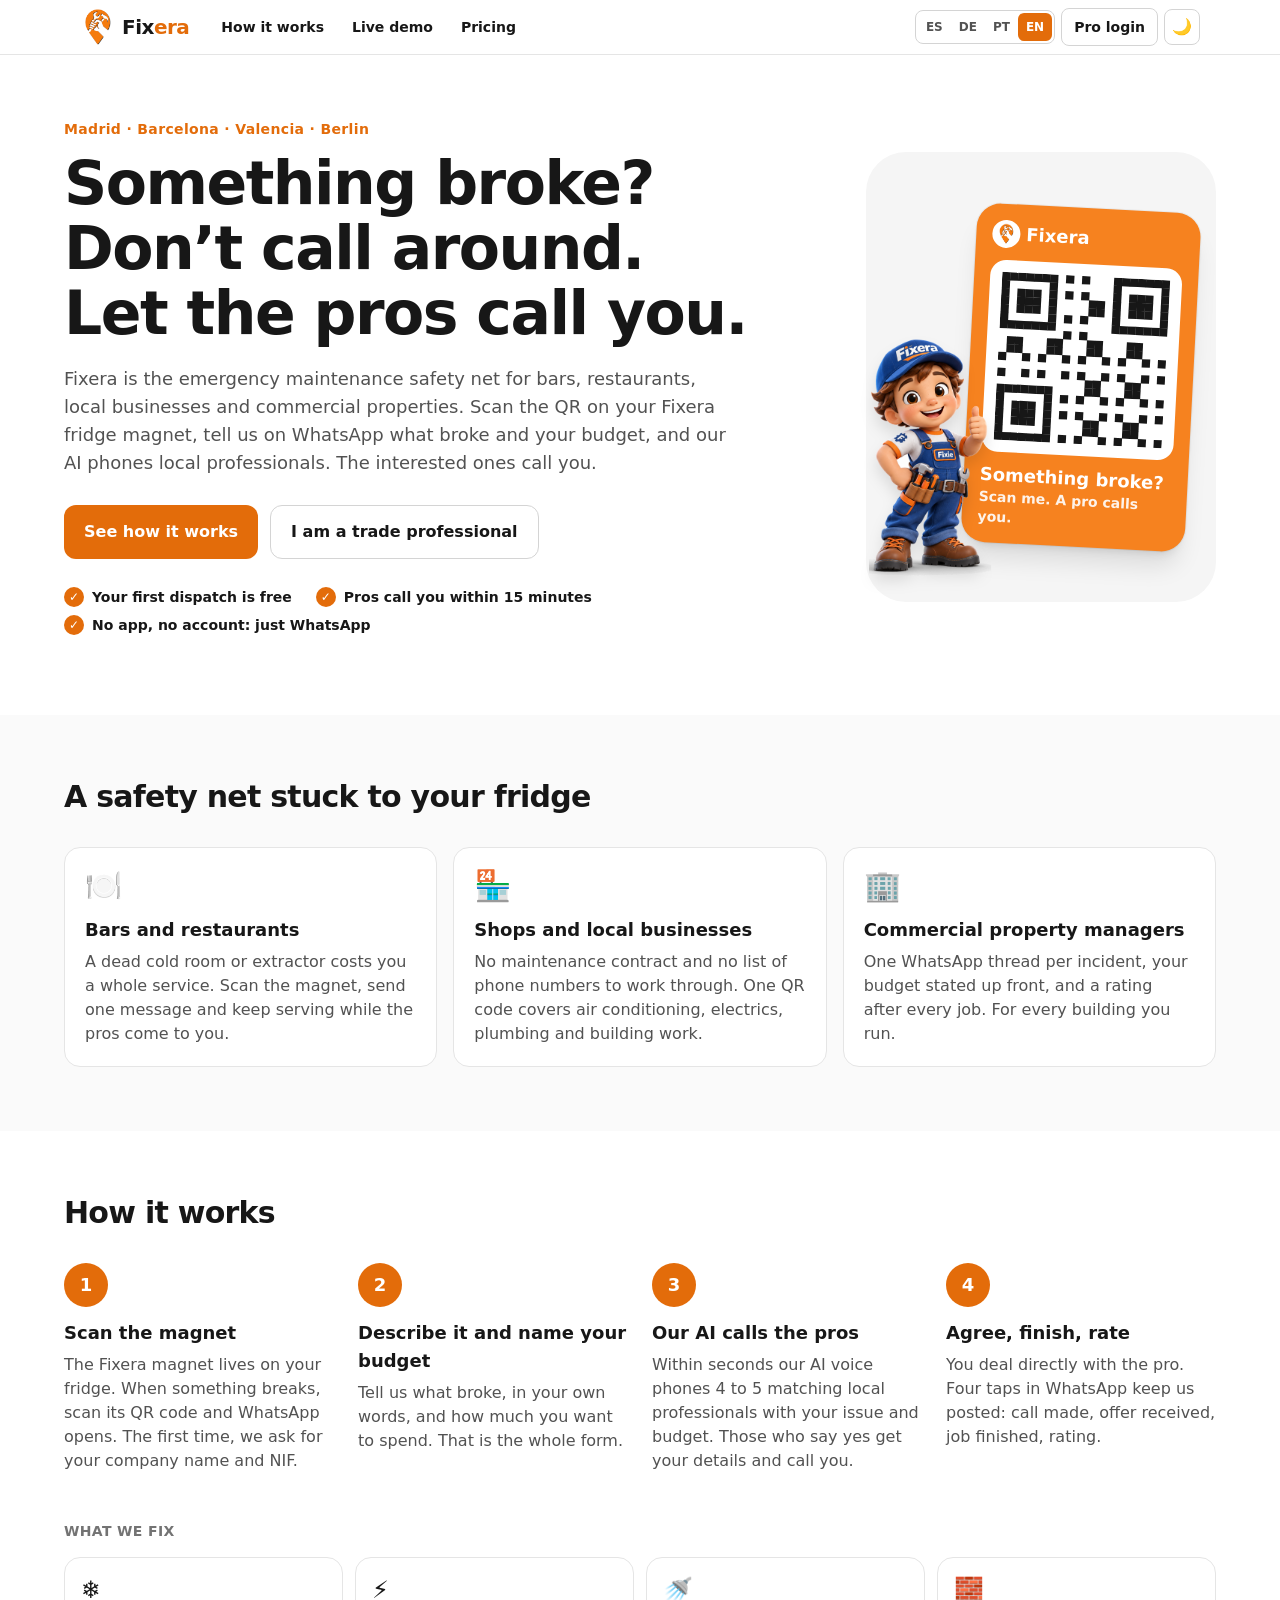
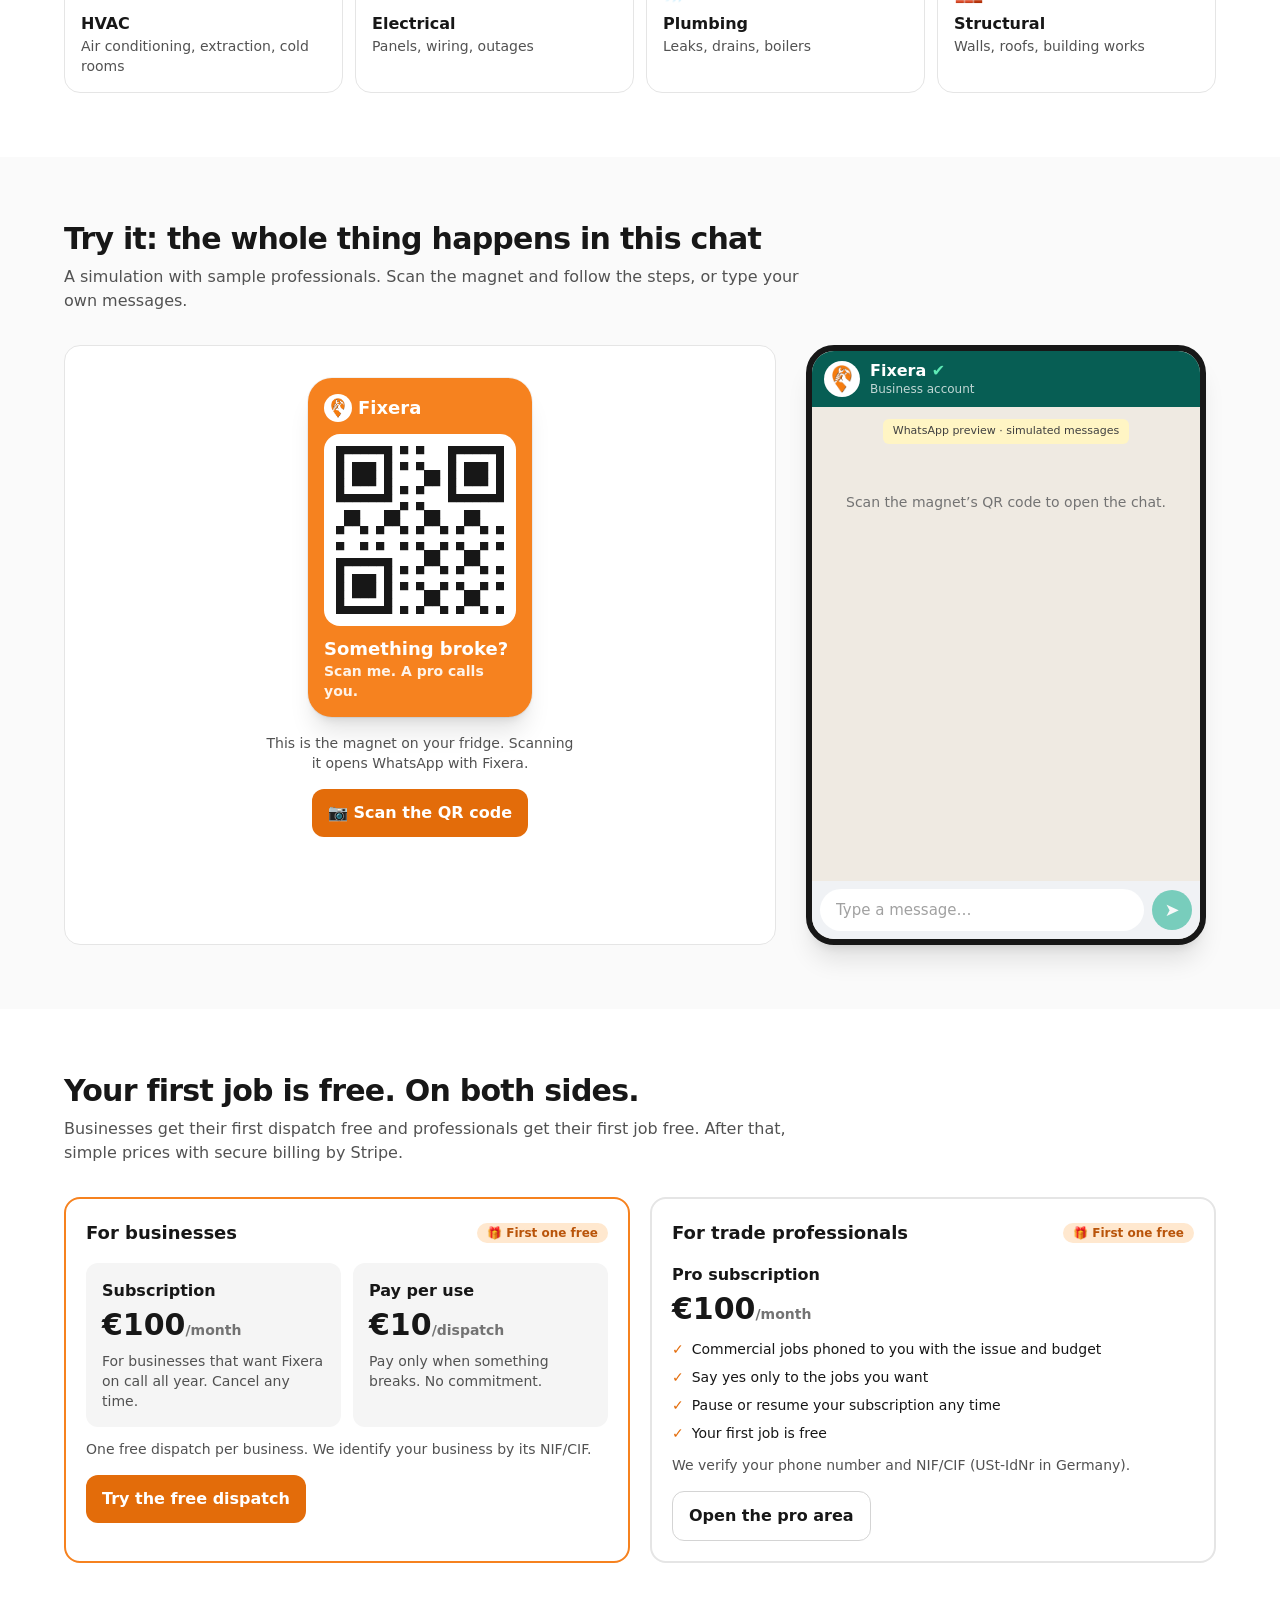
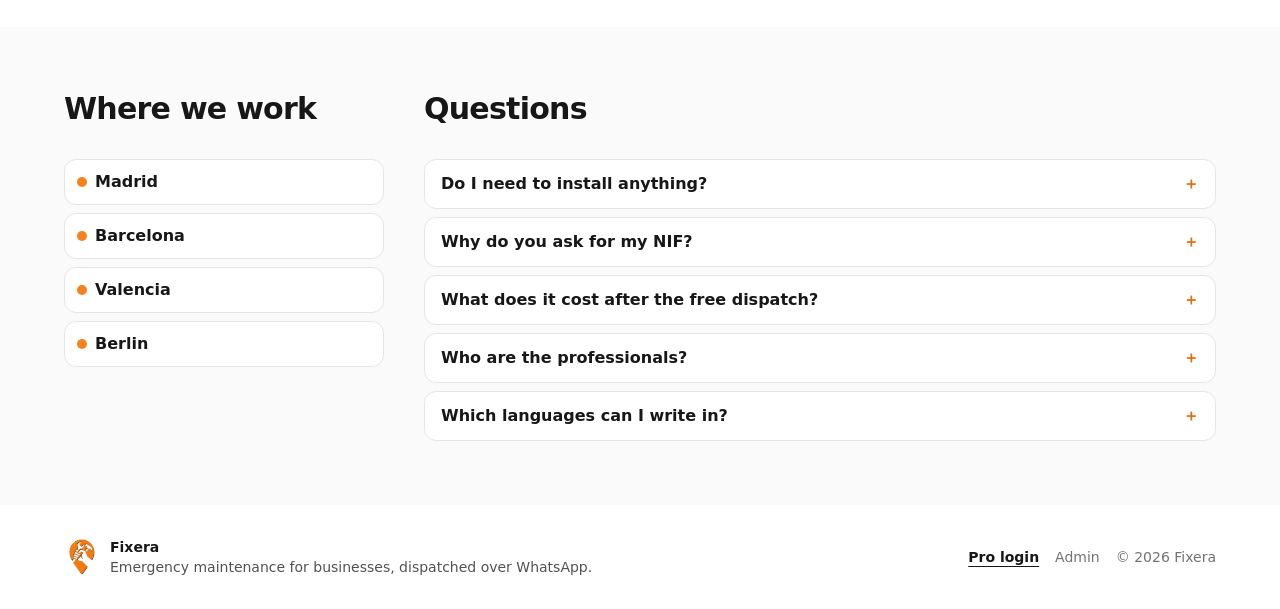
==== commit b2ec8a12: "Language by country (ES, PT, DE/AT) and Portuguese translation" ====
--- a/index.html
+++ b/index.html
@@ -13,7 +13,7 @@
         if (t === 'dark' || (!t && matchMedia('(prefers-color-scheme: dark)').matches)) document.documentElement.classList.add('dark')
       } catch (e) {}
     </script>
-    <script type="module" crossorigin src="/assets/index-f5KvKdt9.js"></script>
+    <script type="module" crossorigin src="/assets/index-BpUZ-Ruw.js"></script>
     <link rel="stylesheet" crossorigin href="/assets/index-Co8WqSdZ.css">
   </head>
   <body>
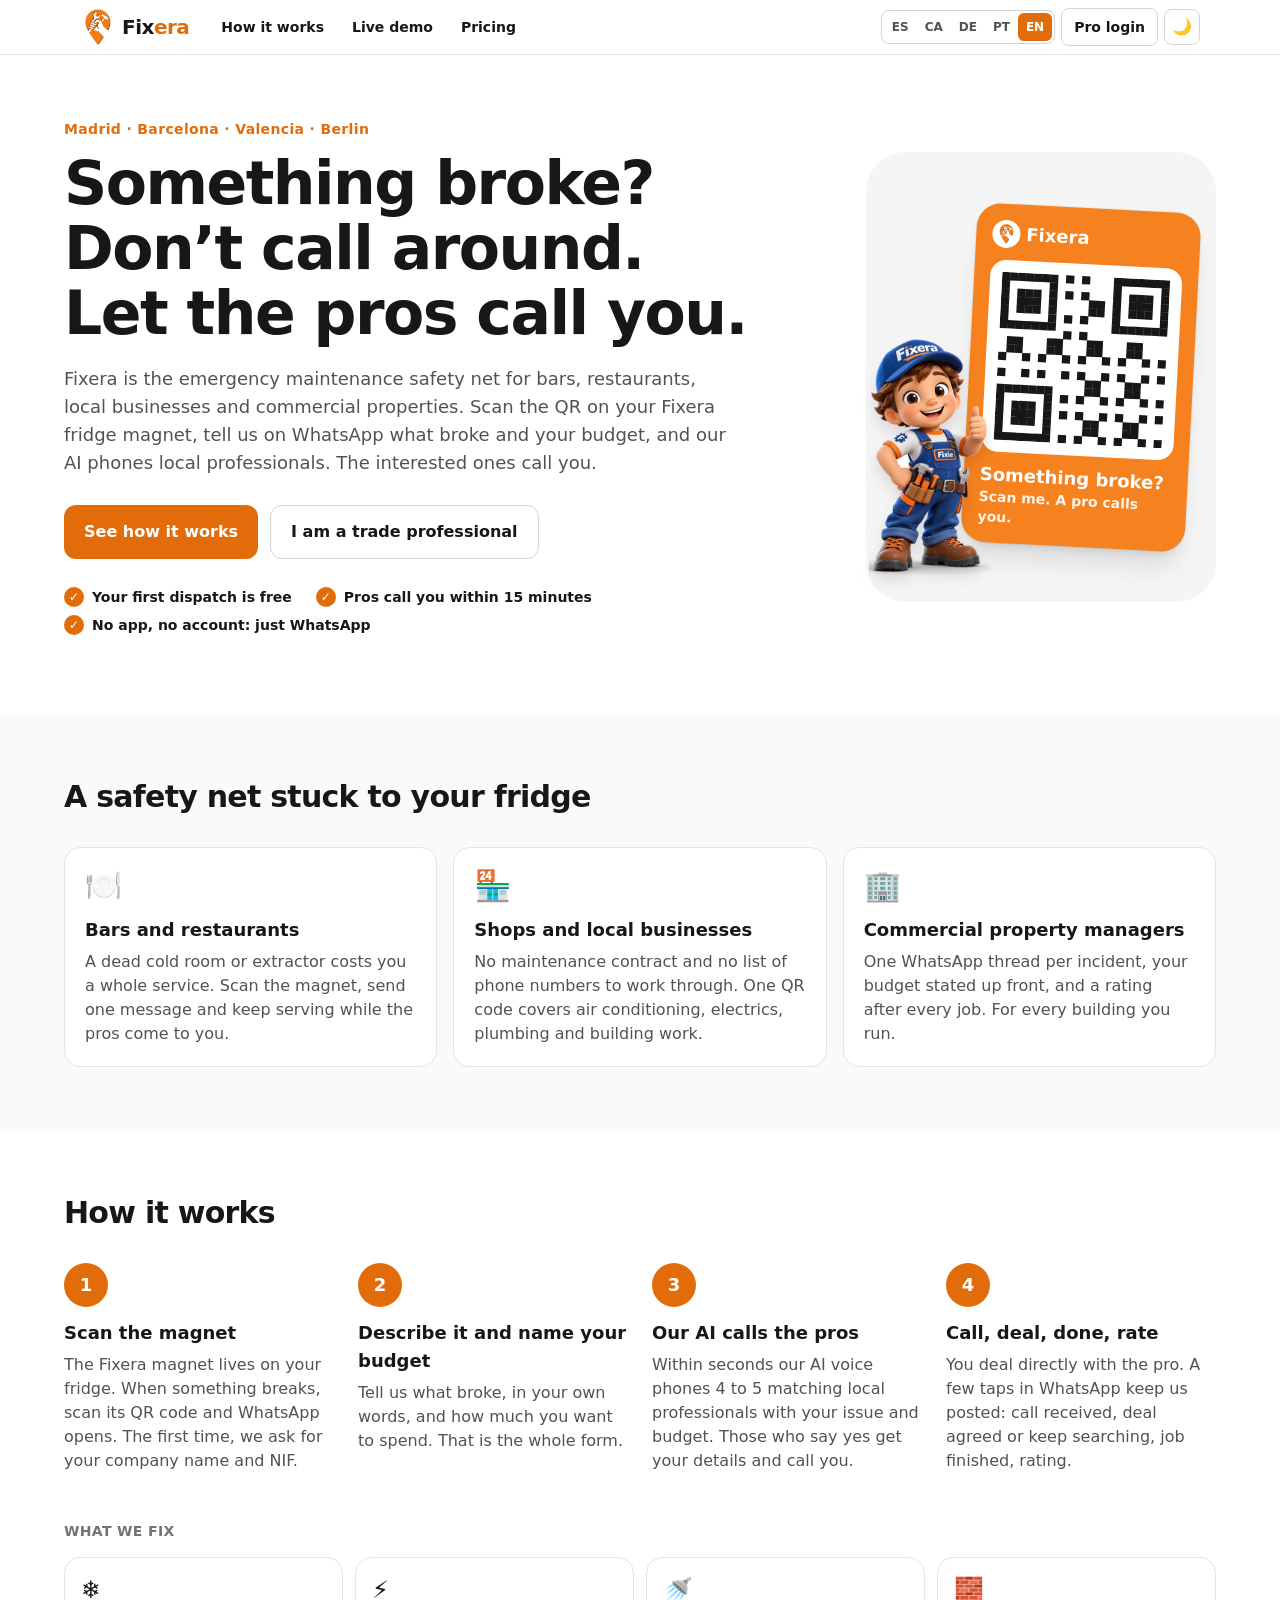
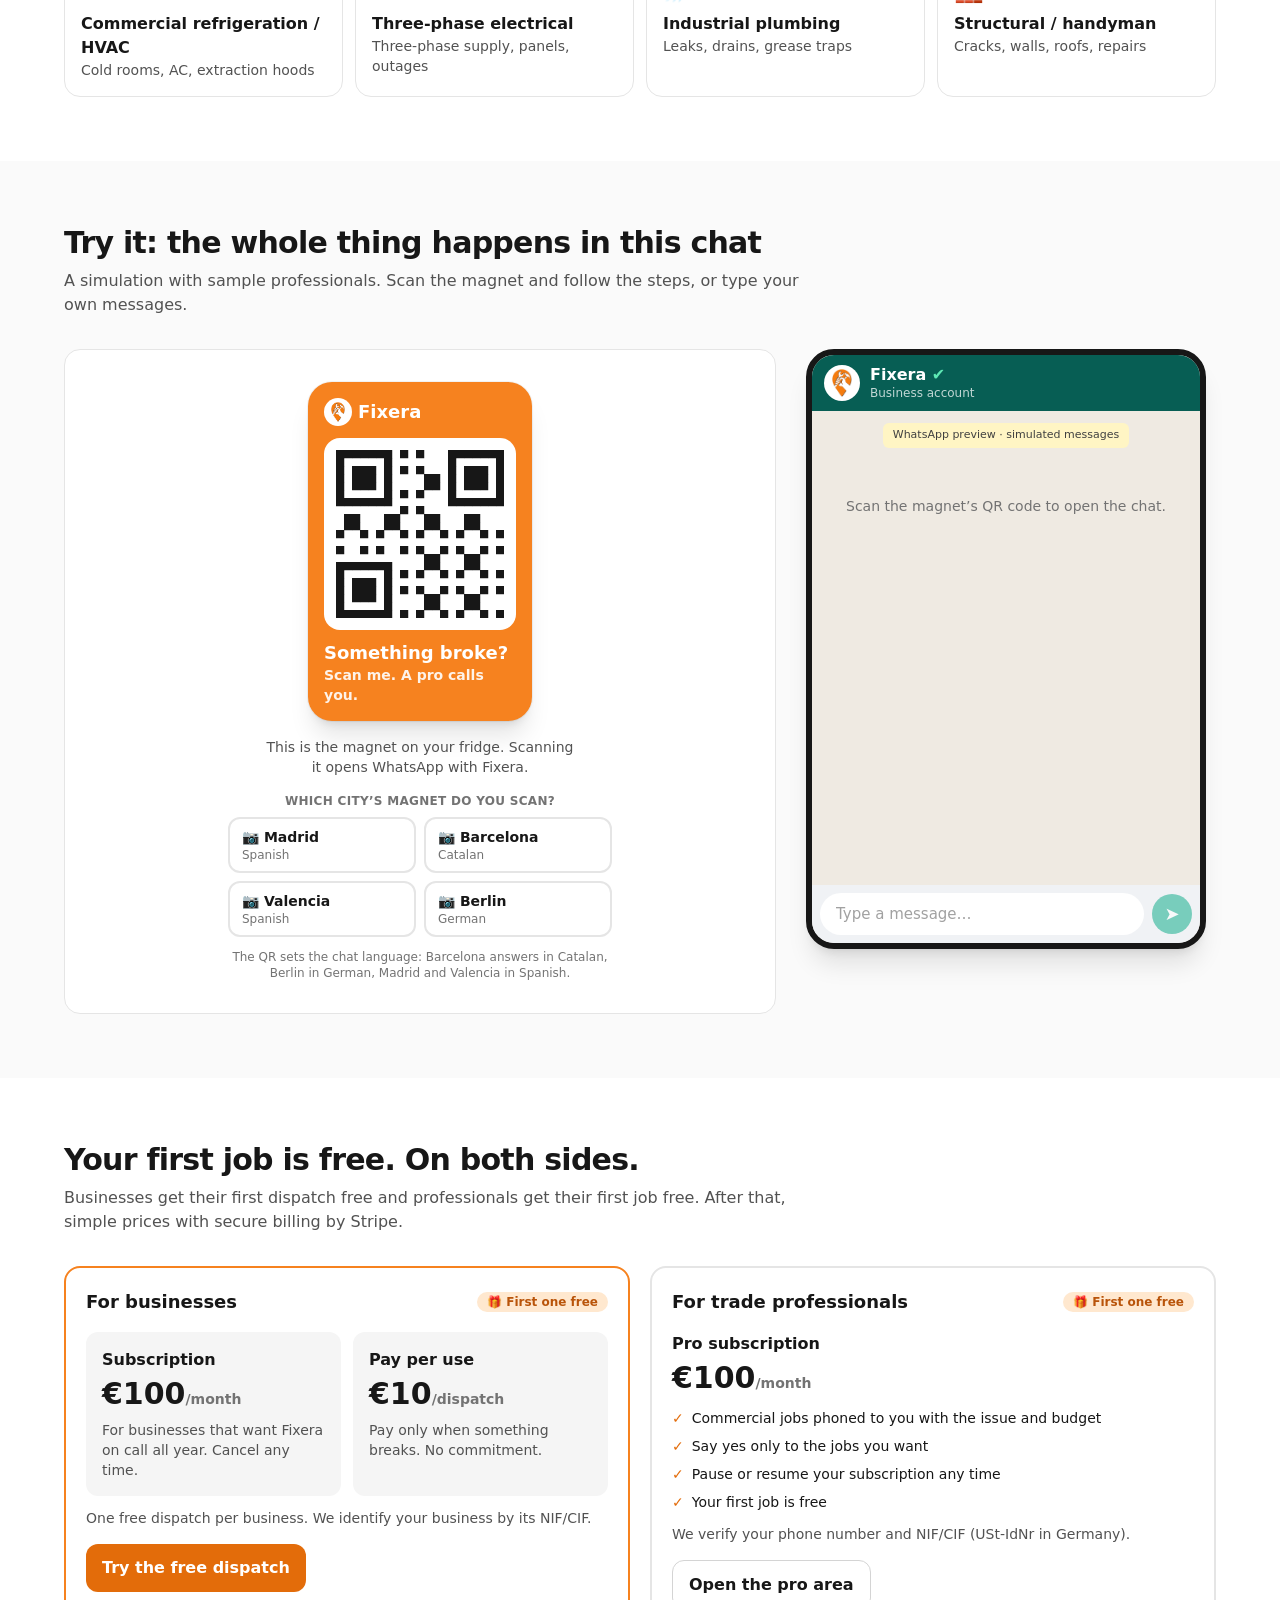
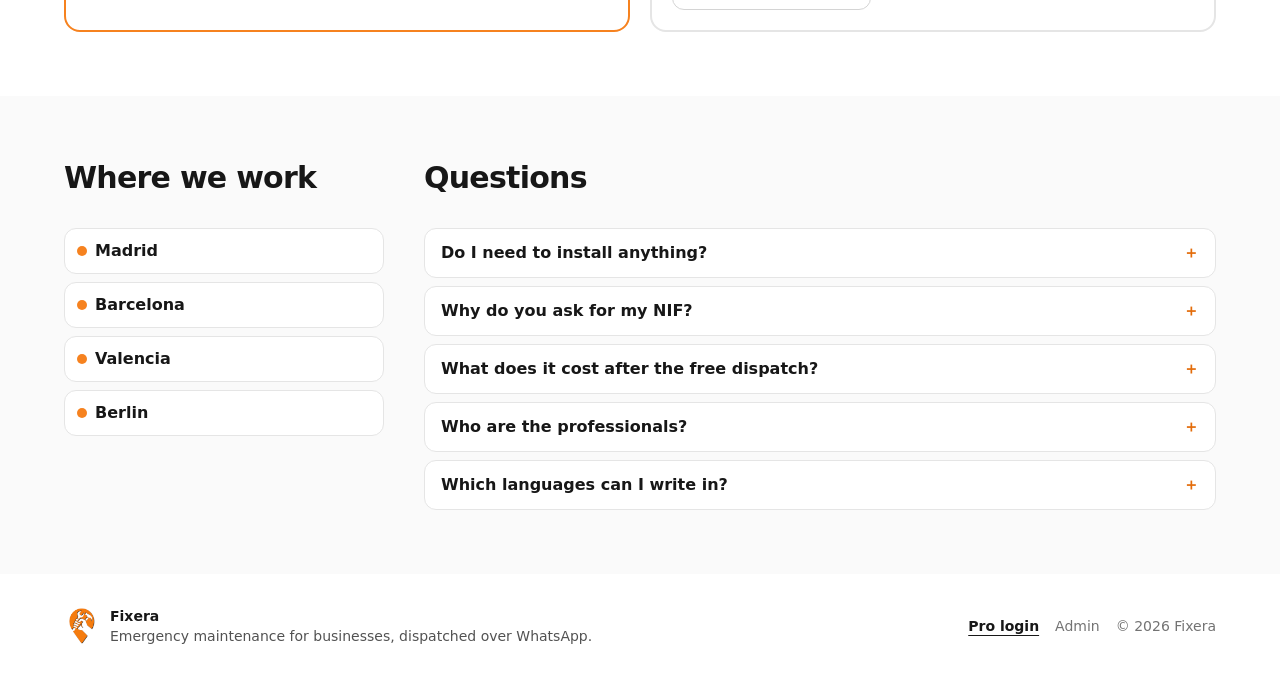
==== commit 03e354a2: "Dispatch flow: Catalan, strict trades, 5->15 km, call received/deal/keep searching, timeout fallback" ====
--- a/index.html
+++ b/index.html
@@ -13,8 +13,8 @@
         if (t === 'dark' || (!t && matchMedia('(prefers-color-scheme: dark)').matches)) document.documentElement.classList.add('dark')
       } catch (e) {}
     </script>
-    <script type="module" crossorigin src="/assets/index-BpUZ-Ruw.js"></script>
-    <link rel="stylesheet" crossorigin href="/assets/index-Co8WqSdZ.css">
+    <script type="module" crossorigin src="/assets/index-3nkYj5pa.js"></script>
+    <link rel="stylesheet" crossorigin href="/assets/index-BTxGf1ls.css">
   </head>
   <body>
     <div id="root"></div>
--- a/assets/index-BTxGf1ls.css
+++ b/assets/index-BTxGf1ls.css
@@ -0,0 +1 @@
+/*! tailwindcss v4.3.5 | MIT License | https://tailwindcss.com */@layer properties{@supports (((-webkit-hyphens:none)) and (not (margin-trim:block))) or ((-moz-orient:inline) and (not (color:rgb(from red r g b)))){*,:before,:after,::backdrop{--tw-translate-x:0;--tw-translate-y:0;--tw-translate-z:0;--tw-space-y-reverse:0;--tw-divide-y-reverse:0;--tw-border-style:solid;--tw-leading:initial;--tw-font-weight:initial;--tw-tracking:initial;--tw-shadow:0 0 #0000;--tw-shadow-color:initial;--tw-shadow-alpha:100%;--tw-inset-shadow:0 0 #0000;--tw-inset-shadow-color:initial;--tw-inset-shadow-alpha:100%;--tw-ring-color:initial;--tw-ring-shadow:0 0 #0000;--tw-inset-ring-color:initial;--tw-inset-ring-shadow:0 0 #0000;--tw-ring-inset:initial;--tw-ring-offset-width:0px;--tw-ring-offset-color:#fff;--tw-ring-offset-shadow:0 0 #0000;--tw-blur:initial;--tw-brightness:initial;--tw-contrast:initial;--tw-grayscale:initial;--tw-hue-rotate:initial;--tw-invert:initial;--tw-opacity:initial;--tw-saturate:initial;--tw-sepia:initial;--tw-drop-shadow:initial;--tw-drop-shadow-color:initial;--tw-drop-shadow-alpha:100%;--tw-drop-shadow-size:initial;--tw-backdrop-blur:initial;--tw-backdrop-brightness:initial;--tw-backdrop-contrast:initial;--tw-backdrop-grayscale:initial;--tw-backdrop-hue-rotate:initial;--tw-backdrop-invert:initial;--tw-backdrop-opacity:initial;--tw-backdrop-saturate:initial;--tw-backdrop-sepia:initial}}}@layer theme{:root,:host{--font-sans:"Inter", ui-sans-serif, system-ui, -apple-system, "Segoe UI", Roboto, sans-serif;--font-mono:ui-monospace, SFMono-Regular, Menlo, Monaco, Consolas, "Liberation Mono", "Courier New", monospace;--color-red-50:oklch(97.1% .013 17.38);--color-red-100:oklch(93.6% .032 17.717);--color-red-300:oklch(80.8% .114 19.571);--color-red-400:oklch(70.4% .191 22.216);--color-red-600:oklch(57.7% .245 27.325);--color-red-700:oklch(50.5% .213 27.518);--color-red-800:oklch(44.4% .177 26.899);--color-red-900:oklch(39.6% .141 25.723);--color-red-950:oklch(25.8% .092 26.042);--color-amber-50:oklch(98.7% .022 95.277);--color-amber-100:oklch(96.2% .059 95.617);--color-amber-200:oklch(92.4% .12 95.746);--color-amber-300:oklch(87.9% .169 91.605);--color-amber-500:oklch(76.9% .188 70.08);--color-amber-800:oklch(47.3% .137 46.201);--color-amber-900:oklch(41.4% .112 45.904);--color-amber-950:oklch(27.9% .077 45.635);--color-emerald-50:oklch(97.9% .021 166.113);--color-emerald-100:oklch(95% .052 163.051);--color-emerald-300:oklch(84.5% .143 164.978);--color-emerald-600:oklch(59.6% .145 163.225);--color-emerald-700:oklch(50.8% .118 165.612);--color-emerald-800:oklch(43.2% .095 166.913);--color-emerald-900:oklch(37.8% .077 168.94);--color-emerald-950:oklch(26.2% .051 172.552);--color-sky-100:oklch(95.1% .026 236.824);--color-sky-300:oklch(82.8% .111 230.318);--color-sky-400:oklch(74.6% .16 232.661);--color-sky-500:oklch(68.5% .169 237.323);--color-sky-600:oklch(58.8% .158 241.966);--color-sky-800:oklch(44.3% .11 240.79);--color-sky-950:oklch(29.3% .066 243.157);--color-violet-100:oklch(94.3% .029 294.588);--color-violet-300:oklch(81.1% .111 293.571);--color-violet-800:oklch(43.2% .232 292.759);--color-violet-950:oklch(28.3% .141 291.089);--color-neutral-50:oklch(98.5% 0 none);--color-neutral-100:oklch(97% 0 none);--color-neutral-200:oklch(92.2% 0 none);--color-neutral-300:oklch(87% 0 none);--color-neutral-400:oklch(70.8% 0 none);--color-neutral-500:oklch(55.6% 0 none);--color-neutral-600:oklch(43.9% 0 none);--color-neutral-700:oklch(37.1% 0 none);--color-neutral-800:oklch(26.9% 0 none);--color-neutral-900:oklch(20.5% 0 none);--color-neutral-950:oklch(14.5% 0 none);--color-black:#000;--color-white:#fff;--spacing:.25rem;--container-xs:20rem;--container-sm:24rem;--container-md:28rem;--container-2xl:42rem;--container-3xl:48rem;--container-6xl:72rem;--text-xs:.75rem;--text-xs--line-height:calc(1 / .75);--text-sm:.875rem;--text-sm--line-height:calc(1.25 / .875);--text-base:1rem;--text-base--line-height: 1.5 ;--text-lg:1.125rem;--text-lg--line-height:calc(1.75 / 1.125);--text-xl:1.25rem;--text-xl--line-height:calc(1.75 / 1.25);--text-2xl:1.5rem;--text-2xl--line-height:calc(2 / 1.5);--text-3xl:1.875rem;--text-3xl--line-height: 1.2 ;--text-4xl:2.25rem;--text-4xl--line-height:calc(2.5 / 2.25);--text-5xl:3rem;--text-5xl--line-height:1;--text-6xl:3.75rem;--text-6xl--line-height:1;--font-weight-medium:500;--font-weight-semibold:600;--font-weight-bold:700;--font-weight-extrabold:800;--tracking-tight:-.025em;--tracking-wide:.025em;--tracking-widest:.1em;--leading-tight:1.25;--leading-snug:1.375;--radius-md:.375rem;--radius-lg:.5rem;--radius-xl:.75rem;--radius-2xl:1rem;--radius-3xl:1.5rem;--drop-shadow-xl:0 9px 7px #0000001a;--animate-pulse:pulse 2s cubic-bezier(.4, 0, .6, 1) infinite;--default-transition-duration:.15s;--default-transition-timing-function:cubic-bezier(.4, 0, .2, 1);--default-font-family:var(--font-sans);--default-mono-font-family:var(--font-mono);--color-brand-50:#fff6ec;--color-brand-100:#ffe8cf;--color-brand-200:#ffd0a0;--color-brand-300:#ffb366;--color-brand-400:#fb9a3c;--color-brand-500:#f6821f;--color-brand-600:#e36c0a;--color-brand-700:#b9540a;--color-brand-900:#5c2a06}}@layer base{*,:after,:before,::backdrop{box-sizing:border-box;border:0 solid;margin:0;padding:0}::file-selector-button{box-sizing:border-box;border:0 solid;margin:0;padding:0}html,:host{-webkit-text-size-adjust:100%;-moz-tab-size:4;tab-size:4;line-height:1.5;font-family:var(--default-font-family,-apple-system, BlinkMacSystemFont, "Segoe UI", Roboto, "Helvetica Neue", "Noto Sans", Arial, sans-serif, "Apple Color Emoji", "Segoe UI Emoji", "Segoe UI Symbol", "Noto Color Emoji");font-feature-settings:var(--default-font-feature-settings,normal);font-variation-settings:var(--default-font-variation-settings,normal);-webkit-tap-highlight-color:transparent}hr{height:0;color:inherit;border-top-width:1px}abbr:where([title]){-webkit-text-decoration:underline dotted;text-decoration:underline dotted}h1,h2,h3,h4,h5,h6{font-size:inherit;font-weight:inherit}a{color:inherit;-webkit-text-decoration:inherit;text-decoration:inherit}b,strong{font-weight:bolder}code,kbd,samp,pre{font-family:var(--default-mono-font-family,ui-monospace, SFMono-Regular, Menlo, Monaco, Consolas, "Liberation Mono", "Courier New", monospace);font-feature-settings:var(--default-mono-font-feature-settings,normal);font-variation-settings:var(--default-mono-font-variation-settings,normal);font-size:1em}small{font-size:80%}sub,sup{vertical-align:baseline;font-size:75%;line-height:0;position:relative}sub{bottom:-.25em}sup{top:-.5em}table{text-indent:0;border-color:inherit;border-collapse:collapse}:-moz-focusring:where(:not(iframe)){outline:auto}progress{vertical-align:baseline}summary{display:list-item}ol,ul,menu{list-style:none}img,svg,video,canvas,audio,iframe,embed,object{vertical-align:middle;display:block}img,video{max-width:100%;height:auto}button,input,select,optgroup,textarea{font:inherit;font-feature-settings:inherit;font-variation-settings:inherit;letter-spacing:inherit;color:inherit;opacity:1;background-color:#0000;border-radius:0}::file-selector-button{font:inherit;font-feature-settings:inherit;font-variation-settings:inherit;letter-spacing:inherit;color:inherit;opacity:1;background-color:#0000;border-radius:0}:where(select:is([multiple],[size])) optgroup{font-weight:bolder}:where(select:is([multiple],[size])) optgroup option{padding-inline-start:20px}::file-selector-button{margin-inline-end:4px}::placeholder{opacity:1}@supports (not ((-webkit-appearance:-apple-pay-button))) or (contain-intrinsic-size:1px){::placeholder{color:currentColor}@supports (color:color-mix(in lab,red,red)){::placeholder{color:color-mix(in oklab,currentcolor 50%,transparent)}}}textarea{resize:vertical}::-webkit-search-decoration{-webkit-appearance:none}::-webkit-date-and-time-value{min-height:1lh;text-align:inherit}::-webkit-datetime-edit{display:inline-flex}::-webkit-datetime-edit-fields-wrapper{padding:0}::-webkit-datetime-edit{padding-block:0}::-webkit-datetime-edit-year-field{padding-block:0}::-webkit-datetime-edit-month-field{padding-block:0}::-webkit-datetime-edit-day-field{padding-block:0}::-webkit-datetime-edit-hour-field{padding-block:0}::-webkit-datetime-edit-minute-field{padding-block:0}::-webkit-datetime-edit-second-field{padding-block:0}::-webkit-datetime-edit-millisecond-field{padding-block:0}::-webkit-datetime-edit-meridiem-field{padding-block:0}::-webkit-calendar-picker-indicator{line-height:1}:-moz-ui-invalid{box-shadow:none}button,input:where([type=button],[type=reset],[type=submit]){-webkit-appearance:button;-moz-appearance:button;appearance:button}::file-selector-button{-webkit-appearance:button;-moz-appearance:button;appearance:button}::-webkit-inner-spin-button{height:auto}::-webkit-outer-spin-button{height:auto}[hidden]:where(:not([hidden=until-found])){display:none!important}}@layer components;@layer utilities{.pointer-events-none{pointer-events:none}.absolute{position:absolute}.fixed{position:fixed}.relative{position:relative}.static{position:static}.sticky{position:sticky}.top-0{top:0}.top-1{top:var(--spacing)}.top-4{top:calc(var(--spacing) * 4)}.right-1\/2{right:50%}.-bottom-8{bottom:calc(var(--spacing) * -8)}.-left-5{left:calc(var(--spacing) * -5)}.left-1{left:var(--spacing)}.z-10{z-index:10}.z-40{z-index:40}.mx-auto{margin-inline:auto}.mt-0\.5{margin-top:calc(var(--spacing) * .5)}.mt-1{margin-top:var(--spacing)}.mt-1\.5{margin-top:calc(var(--spacing) * 1.5)}.mt-2{margin-top:calc(var(--spacing) * 2)}.mt-3{margin-top:calc(var(--spacing) * 3)}.mt-4{margin-top:calc(var(--spacing) * 4)}.mt-5{margin-top:calc(var(--spacing) * 5)}.mt-6{margin-top:calc(var(--spacing) * 6)}.mt-7{margin-top:calc(var(--spacing) * 7)}.mt-12{margin-top:calc(var(--spacing) * 12)}.mr-1\.5{margin-right:calc(var(--spacing) * 1.5)}.mb-1{margin-bottom:var(--spacing)}.mb-2{margin-bottom:calc(var(--spacing) * 2)}.mb-3{margin-bottom:calc(var(--spacing) * 3)}.mb-4{margin-bottom:calc(var(--spacing) * 4)}.mb-8{margin-bottom:calc(var(--spacing) * 8)}.ml-1{margin-left:var(--spacing)}.ml-3{margin-left:calc(var(--spacing) * 3)}.ml-auto{margin-left:auto}.block{display:block}.flex{display:flex}.grid{display:grid}.hidden{display:none}.inline-block{display:inline-block}.inline-flex{display:inline-flex}.h-1{height:var(--spacing)}.h-2\.5{height:calc(var(--spacing) * 2.5)}.h-4{height:calc(var(--spacing) * 4)}.h-5{height:calc(var(--spacing) * 5)}.h-6{height:calc(var(--spacing) * 6)}.h-7{height:calc(var(--spacing) * 7)}.h-8{height:calc(var(--spacing) * 8)}.h-9{height:calc(var(--spacing) * 9)}.h-10{height:calc(var(--spacing) * 10)}.h-11{height:calc(var(--spacing) * 11)}.h-12{height:calc(var(--spacing) * 12)}.h-60{height:calc(var(--spacing) * 60)}.h-\[600px\]{height:600px}.max-h-56{max-height:calc(var(--spacing) * 56)}.min-h-dvh{min-height:100dvh}.w-2\.5{width:calc(var(--spacing) * 2.5)}.w-5{width:calc(var(--spacing) * 5)}.w-6{width:calc(var(--spacing) * 6)}.w-7{width:calc(var(--spacing) * 7)}.w-8{width:calc(var(--spacing) * 8)}.w-9{width:calc(var(--spacing) * 9)}.w-10{width:calc(var(--spacing) * 10)}.w-11{width:calc(var(--spacing) * 11)}.w-12{width:calc(var(--spacing) * 12)}.w-14{width:calc(var(--spacing) * 14)}.w-44{width:calc(var(--spacing) * 44)}.w-56{width:calc(var(--spacing) * 56)}.w-\[88\%\]{width:88%}.w-auto{width:auto}.w-fit{width:fit-content}.w-full{width:100%}.max-w-2xl{max-width:var(--container-2xl)}.max-w-3xl{max-width:var(--container-3xl)}.max-w-6xl{max-width:var(--container-6xl)}.max-w-\[88\%\]{max-width:88%}.max-w-\[400px\]{max-width:400px}.max-w-md{max-width:var(--container-md)}.max-w-sm{max-width:var(--container-sm)}.max-w-xs{max-width:var(--container-xs)}.min-w-0{min-width:0}.min-w-\[640px\]{min-width:640px}.flex-1{flex:1}.shrink-0{flex-shrink:0}.basis-44{flex-basis:calc(var(--spacing) * 44)}.basis-48{flex-basis:calc(var(--spacing) * 48)}.translate-x-6{--tw-translate-x:calc(var(--spacing) * 6);translate:var(--tw-translate-x) var(--tw-translate-y)}.-translate-y-1\/2{--tw-translate-y: -50% ;translate:var(--tw-translate-x) var(--tw-translate-y)}.rotate-3{rotate:3deg}.animate-pulse{animation:var(--animate-pulse)}.cursor-pointer{cursor:pointer}.scroll-mt-16{scroll-margin-top:calc(var(--spacing) * 16)}.list-none{list-style-type:none}.grid-cols-1{grid-template-columns:repeat(1,minmax(0,1fr))}.grid-cols-2{grid-template-columns:repeat(2,minmax(0,1fr))}.grid-cols-5{grid-template-columns:repeat(5,minmax(0,1fr))}.flex-col{flex-direction:column}.flex-wrap{flex-wrap:wrap}.items-baseline{align-items:baseline}.items-center{align-items:center}.items-end{align-items:flex-end}.items-start{align-items:flex-start}.justify-between{justify-content:space-between}.justify-center{justify-content:center}.gap-1{gap:var(--spacing)}.gap-1\.5{gap:calc(var(--spacing) * 1.5)}.gap-2{gap:calc(var(--spacing) * 2)}.gap-2\.5{gap:calc(var(--spacing) * 2.5)}.gap-3{gap:calc(var(--spacing) * 3)}.gap-4{gap:calc(var(--spacing) * 4)}.gap-5{gap:calc(var(--spacing) * 5)}.gap-6{gap:calc(var(--spacing) * 6)}.gap-10{gap:calc(var(--spacing) * 10)}:where(.space-y-0\.5>:not(:last-child)){--tw-space-y-reverse:0;margin-block-start:calc(calc(var(--spacing) * .5) * var(--tw-space-y-reverse));margin-block-end:calc(calc(var(--spacing) * .5) * calc(1 - var(--tw-space-y-reverse)))}:where(.space-y-1>:not(:last-child)){--tw-space-y-reverse:0;margin-block-start:calc(var(--spacing) * var(--tw-space-y-reverse));margin-block-end:calc(var(--spacing) * calc(1 - var(--tw-space-y-reverse)))}:where(.space-y-1\.5>:not(:last-child)){--tw-space-y-reverse:0;margin-block-start:calc(calc(var(--spacing) * 1.5) * var(--tw-space-y-reverse));margin-block-end:calc(calc(var(--spacing) * 1.5) * calc(1 - var(--tw-space-y-reverse)))}:where(.space-y-2>:not(:last-child)){--tw-space-y-reverse:0;margin-block-start:calc(calc(var(--spacing) * 2) * var(--tw-space-y-reverse));margin-block-end:calc(calc(var(--spacing) * 2) * calc(1 - var(--tw-space-y-reverse)))}:where(.space-y-3>:not(:last-child)){--tw-space-y-reverse:0;margin-block-start:calc(calc(var(--spacing) * 3) * var(--tw-space-y-reverse));margin-block-end:calc(calc(var(--spacing) * 3) * calc(1 - var(--tw-space-y-reverse)))}:where(.space-y-4>:not(:last-child)){--tw-space-y-reverse:0;margin-block-start:calc(calc(var(--spacing) * 4) * var(--tw-space-y-reverse));margin-block-end:calc(calc(var(--spacing) * 4) * calc(1 - var(--tw-space-y-reverse)))}:where(.space-y-5>:not(:last-child)){--tw-space-y-reverse:0;margin-block-start:calc(calc(var(--spacing) * 5) * var(--tw-space-y-reverse));margin-block-end:calc(calc(var(--spacing) * 5) * calc(1 - var(--tw-space-y-reverse)))}.gap-x-2{column-gap:calc(var(--spacing) * 2)}.gap-x-3{column-gap:calc(var(--spacing) * 3)}.gap-x-4{column-gap:calc(var(--spacing) * 4)}.gap-x-6{column-gap:calc(var(--spacing) * 6)}.gap-y-1{row-gap:var(--spacing)}.gap-y-2{row-gap:calc(var(--spacing) * 2)}:where(.divide-y>:not(:last-child)){--tw-divide-y-reverse:0;border-bottom-style:var(--tw-border-style);border-top-style:var(--tw-border-style);border-top-width:calc(1px * var(--tw-divide-y-reverse));border-bottom-width:calc(1px * calc(1 - var(--tw-divide-y-reverse)))}:where(.divide-neutral-200>:not(:last-child)){border-color:var(--color-neutral-200)}.truncate{text-overflow:ellipsis;white-space:nowrap;overflow:hidden}.overflow-hidden{overflow:hidden}.overflow-x-auto{overflow-x:auto}.overflow-y-auto{overflow-y:auto}.rounded-2xl{border-radius:var(--radius-2xl)}.rounded-3xl{border-radius:var(--radius-3xl)}.rounded-\[28px\]{border-radius:28px}.rounded-\[40px\]{border-radius:40px}.rounded-full{border-radius:2147483647px}.rounded-lg{border-radius:var(--radius-lg)}.rounded-md{border-radius:var(--radius-md)}.rounded-xl{border-radius:var(--radius-xl)}.rounded-tl-none{border-top-left-radius:0}.rounded-tr-none{border-top-right-radius:0}.rounded-bl-none{border-bottom-left-radius:0}.border{border-style:var(--tw-border-style);border-width:1px}.border-2{border-style:var(--tw-border-style);border-width:2px}.border-\[6px\]{border-style:var(--tw-border-style);border-width:6px}.border-t{border-top-style:var(--tw-border-style);border-top-width:1px}.border-b{border-bottom-style:var(--tw-border-style);border-bottom-width:1px}.border-dashed{--tw-border-style:dashed;border-style:dashed}.border-amber-300{border-color:var(--color-amber-300)}.border-brand-400{border-color:var(--color-brand-400)}.border-brand-500{border-color:var(--color-brand-500)}.border-emerald-300{border-color:var(--color-emerald-300)}.border-neutral-200{border-color:var(--color-neutral-200)}.border-neutral-300{border-color:var(--color-neutral-300)}.border-neutral-900{border-color:var(--color-neutral-900)}.border-red-300{border-color:var(--color-red-300)}.bg-\[\#00a884\]{background-color:#00a884}.bg-\[\#075e54\]{background-color:#075e54}.bg-\[\#d9fdd3\]{background-color:#d9fdd3}.bg-\[\#efeae2\]{background-color:#efeae2}.bg-\[\#f0f2f5\]{background-color:#f0f2f5}.bg-\[\#fff5c4\]{background-color:#fff5c4}.bg-amber-50{background-color:var(--color-amber-50)}.bg-amber-100{background-color:var(--color-amber-100)}.bg-brand-50{background-color:var(--color-brand-50)}.bg-brand-100{background-color:var(--color-brand-100)}.bg-brand-500{background-color:var(--color-brand-500)}.bg-brand-600{background-color:var(--color-brand-600)}.bg-emerald-50{background-color:var(--color-emerald-50)}.bg-emerald-100{background-color:var(--color-emerald-100)}.bg-emerald-600{background-color:var(--color-emerald-600)}.bg-neutral-50{background-color:var(--color-neutral-50)}.bg-neutral-100{background-color:var(--color-neutral-100)}.bg-neutral-200{background-color:var(--color-neutral-200)}.bg-neutral-300{background-color:var(--color-neutral-300)}.bg-red-100{background-color:var(--color-red-100)}.bg-sky-100{background-color:var(--color-sky-100)}.bg-violet-100{background-color:var(--color-violet-100)}.bg-white{background-color:var(--color-white)}.bg-white\/95{background-color:#fffffff2}@supports (color:color-mix(in lab,red,red)){.bg-white\/95{background-color:color-mix(in oklab,var(--color-white) 95%,transparent)}}.object-contain{object-fit:contain}.p-0\.5{padding:calc(var(--spacing) * .5)}.p-2{padding:calc(var(--spacing) * 2)}.p-2\.5{padding:calc(var(--spacing) * 2.5)}.p-3{padding:calc(var(--spacing) * 3)}.p-4{padding:calc(var(--spacing) * 4)}.p-5{padding:calc(var(--spacing) * 5)}.px-0\.5{padding-inline:calc(var(--spacing) * .5)}.px-1\.5{padding-inline:calc(var(--spacing) * 1.5)}.px-2{padding-inline:calc(var(--spacing) * 2)}.px-2\.5{padding-inline:calc(var(--spacing) * 2.5)}.px-3{padding-inline:calc(var(--spacing) * 3)}.px-4{padding-inline:calc(var(--spacing) * 4)}.px-5{padding-inline:calc(var(--spacing) * 5)}.px-6{padding-inline:calc(var(--spacing) * 6)}.py-0\.5{padding-block:calc(var(--spacing) * .5)}.py-1{padding-block:var(--spacing)}.py-1\.5{padding-block:calc(var(--spacing) * 1.5)}.py-2{padding-block:calc(var(--spacing) * 2)}.py-2\.5{padding-block:calc(var(--spacing) * 2.5)}.py-3{padding-block:calc(var(--spacing) * 3)}.py-3\.5{padding-block:calc(var(--spacing) * 3.5)}.py-5{padding-block:calc(var(--spacing) * 5)}.py-8{padding-block:calc(var(--spacing) * 8)}.py-10{padding-block:calc(var(--spacing) * 10)}.py-12{padding-block:calc(var(--spacing) * 12)}.py-16{padding-block:calc(var(--spacing) * 16)}.pt-1\.5{padding-top:calc(var(--spacing) * 1.5)}.pt-3{padding-top:calc(var(--spacing) * 3)}.pt-10{padding-top:calc(var(--spacing) * 10)}.pr-3{padding-right:calc(var(--spacing) * 3)}.pb-1{padding-bottom:var(--spacing)}.pb-2{padding-bottom:calc(var(--spacing) * 2)}.pb-12{padding-bottom:calc(var(--spacing) * 12)}.pl-20{padding-left:calc(var(--spacing) * 20)}.text-center{text-align:center}.text-left{text-align:left}.text-right{text-align:right}.font-mono{font-family:var(--font-mono)}.text-2xl{font-size:var(--text-2xl);line-height:var(--tw-leading,var(--text-2xl--line-height))}.text-3xl{font-size:var(--text-3xl);line-height:var(--tw-leading,var(--text-3xl--line-height))}.text-4xl{font-size:var(--text-4xl);line-height:var(--tw-leading,var(--text-4xl--line-height))}.text-base{font-size:var(--text-base);line-height:var(--tw-leading,var(--text-base--line-height))}.text-lg{font-size:var(--text-lg);line-height:var(--tw-leading,var(--text-lg--line-height))}.text-sm{font-size:var(--text-sm);line-height:var(--tw-leading,var(--text-sm--line-height))}.text-xl{font-size:var(--text-xl);line-height:var(--tw-leading,var(--text-xl--line-height))}.text-xs{font-size:var(--text-xs);line-height:var(--tw-leading,var(--text-xs--line-height))}.text-\[10px\]{font-size:10px}.text-\[11px\]{font-size:11px}.text-\[14px\]{font-size:14px}.text-\[15px\]{font-size:15px}.leading-\[1\.08\]{--tw-leading:1.08;line-height:1.08}.leading-snug{--tw-leading:var(--leading-snug);line-height:var(--leading-snug)}.leading-tight{--tw-leading:var(--leading-tight);line-height:var(--leading-tight)}.font-bold{--tw-font-weight:var(--font-weight-bold);font-weight:var(--font-weight-bold)}.font-extrabold{--tw-font-weight:var(--font-weight-extrabold);font-weight:var(--font-weight-extrabold)}.font-medium{--tw-font-weight:var(--font-weight-medium);font-weight:var(--font-weight-medium)}.font-semibold{--tw-font-weight:var(--font-weight-semibold);font-weight:var(--font-weight-semibold)}.tracking-tight{--tw-tracking:var(--tracking-tight);letter-spacing:var(--tracking-tight)}.tracking-wide{--tw-tracking:var(--tracking-wide);letter-spacing:var(--tracking-wide)}.tracking-widest{--tw-tracking:var(--tracking-widest);letter-spacing:var(--tracking-widest)}.text-balance{text-wrap:balance}.whitespace-nowrap{white-space:nowrap}.whitespace-pre-line{white-space:pre-line}.text-amber-500{color:var(--color-amber-500)}.text-amber-800{color:var(--color-amber-800)}.text-amber-900{color:var(--color-amber-900)}.text-brand-600{color:var(--color-brand-600)}.text-brand-700{color:var(--color-brand-700)}.text-brand-900{color:var(--color-brand-900)}.text-emerald-300{color:var(--color-emerald-300)}.text-emerald-800{color:var(--color-emerald-800)}.text-neutral-400{color:var(--color-neutral-400)}.text-neutral-500{color:var(--color-neutral-500)}.text-neutral-600{color:var(--color-neutral-600)}.text-neutral-700{color:var(--color-neutral-700)}.text-neutral-900{color:var(--color-neutral-900)}.text-red-600{color:var(--color-red-600)}.text-red-700{color:var(--color-red-700)}.text-red-800{color:var(--color-red-800)}.text-sky-500{color:var(--color-sky-500)}.text-sky-600{color:var(--color-sky-600)}.text-sky-800{color:var(--color-sky-800)}.text-violet-800{color:var(--color-violet-800)}.text-white{color:var(--color-white)}.text-white\/75{color:#ffffffbf}@supports (color:color-mix(in lab,red,red)){.text-white\/75{color:color-mix(in oklab,var(--color-white) 75%,transparent)}}.text-white\/90{color:#ffffffe6}@supports (color:color-mix(in lab,red,red)){.text-white\/90{color:color-mix(in oklab,var(--color-white) 90%,transparent)}}.uppercase{text-transform:uppercase}.italic{font-style:italic}.underline{text-decoration-line:underline}.underline-offset-4{text-underline-offset:4px}.shadow,.shadow-sm{--tw-shadow:0 1px 3px 0 var(--tw-shadow-color,#0000001a), 0 1px 2px -1px var(--tw-shadow-color,#0000001a);box-shadow:var(--tw-inset-shadow),var(--tw-inset-ring-shadow),var(--tw-ring-offset-shadow),var(--tw-ring-shadow),var(--tw-shadow)}.shadow-xl{--tw-shadow:0 20px 25px -5px var(--tw-shadow-color,#0000001a), 0 8px 10px -6px var(--tw-shadow-color,#0000001a);box-shadow:var(--tw-inset-shadow),var(--tw-inset-ring-shadow),var(--tw-ring-offset-shadow),var(--tw-ring-shadow),var(--tw-shadow)}.ring,.ring-1{--tw-ring-shadow:var(--tw-ring-inset, ) 0 0 0 calc(1px + var(--tw-ring-offset-width)) var(--tw-ring-color,currentcolor);box-shadow:var(--tw-inset-shadow),var(--tw-inset-ring-shadow),var(--tw-ring-offset-shadow),var(--tw-ring-shadow),var(--tw-shadow)}.ring-4{--tw-ring-shadow:var(--tw-ring-inset, ) 0 0 0 calc(4px + var(--tw-ring-offset-width)) var(--tw-ring-color,currentcolor);box-shadow:var(--tw-inset-shadow),var(--tw-inset-ring-shadow),var(--tw-ring-offset-shadow),var(--tw-ring-shadow),var(--tw-shadow)}.ring-black\/5{--tw-ring-color:#0000000d}@supports (color:color-mix(in lab,red,red)){.ring-black\/5{--tw-ring-color:color-mix(in oklab, var(--color-black) 5%, transparent)}}.ring-brand-500{--tw-ring-color:var(--color-brand-500)}.drop-shadow-xl{--tw-drop-shadow-size:drop-shadow(0 9px 7px var(--tw-drop-shadow-color,#0000001a));--tw-drop-shadow:drop-shadow(var(--drop-shadow-xl));filter:var(--tw-blur, ) var(--tw-brightness, ) var(--tw-contrast, ) var(--tw-grayscale, ) var(--tw-hue-rotate, ) var(--tw-invert, ) var(--tw-saturate, ) var(--tw-sepia, ) var(--tw-drop-shadow, )}.filter{filter:var(--tw-blur, ) var(--tw-brightness, ) var(--tw-contrast, ) var(--tw-grayscale, ) var(--tw-hue-rotate, ) var(--tw-invert, ) var(--tw-saturate, ) var(--tw-sepia, ) var(--tw-drop-shadow, )}.backdrop-blur{--tw-backdrop-blur:blur(8px);-webkit-backdrop-filter:var(--tw-backdrop-blur, ) var(--tw-backdrop-brightness, ) var(--tw-backdrop-contrast, ) var(--tw-backdrop-grayscale, ) var(--tw-backdrop-hue-rotate, ) var(--tw-backdrop-invert, ) var(--tw-backdrop-opacity, ) var(--tw-backdrop-saturate, ) var(--tw-backdrop-sepia, );backdrop-filter:var(--tw-backdrop-blur, ) var(--tw-backdrop-brightness, ) var(--tw-backdrop-contrast, ) var(--tw-backdrop-grayscale, ) var(--tw-backdrop-hue-rotate, ) var(--tw-backdrop-invert, ) var(--tw-backdrop-opacity, ) var(--tw-backdrop-saturate, ) var(--tw-backdrop-sepia, )}.transition-all{transition-property:all;transition-timing-function:var(--tw-ease,var(--default-transition-timing-function));transition-duration:var(--tw-duration,var(--default-transition-duration))}.transition-colors{transition-property:color,background-color,border-color,outline-color,text-decoration-color,fill,stroke,--tw-gradient-from,--tw-gradient-via,--tw-gradient-to;transition-timing-function:var(--tw-ease,var(--default-transition-timing-function));transition-duration:var(--tw-duration,var(--default-transition-duration))}.transition-transform{transition-property:transform,translate,scale,rotate;transition-timing-function:var(--tw-ease,var(--default-transition-timing-function));transition-duration:var(--tw-duration,var(--default-transition-duration))}.outline-none{--tw-outline-style:none;outline-style:none}.select-none{-webkit-user-select:none;user-select:none}:is(:where(.group):is([open],:popover-open,:open) .group-open\:rotate-45){rotate:45deg}.placeholder\:text-neutral-400::placeholder{color:var(--color-neutral-400)}@media(hover:hover){.hover\:scale-\[1\.02\]:hover{scale:1.02}.hover\:rotate-0:hover{rotate:0deg}.hover\:border-brand-500:hover{border-color:var(--color-brand-500)}.hover\:bg-brand-600:hover{background-color:var(--color-brand-600)}.hover\:bg-brand-700:hover{background-color:var(--color-brand-700)}.hover\:bg-emerald-700:hover{background-color:var(--color-emerald-700)}.hover\:bg-neutral-100:hover{background-color:var(--color-neutral-100)}.hover\:bg-red-50:hover{background-color:var(--color-red-50)}.hover\:underline:hover{text-decoration-line:underline}}.focus\:border-brand-500:focus{border-color:var(--color-brand-500)}.focus\:ring-2:focus{--tw-ring-shadow:var(--tw-ring-inset, ) 0 0 0 calc(2px + var(--tw-ring-offset-width)) var(--tw-ring-color,currentcolor);box-shadow:var(--tw-inset-shadow),var(--tw-inset-ring-shadow),var(--tw-ring-offset-shadow),var(--tw-ring-shadow),var(--tw-shadow)}.focus\:ring-brand-200:focus{--tw-ring-color:var(--color-brand-200)}.active\:bg-neutral-100:active{background-color:var(--color-neutral-100)}.disabled\:bg-neutral-300:disabled{background-color:var(--color-neutral-300)}.disabled\:text-neutral-400:disabled{color:var(--color-neutral-400)}.disabled\:opacity-50:disabled{opacity:.5}.disabled\:opacity-60:disabled{opacity:.6}@media(min-width:40rem){.sm\:block{display:block}.sm\:grid-cols-2{grid-template-columns:repeat(2,minmax(0,1fr))}.sm\:flex-row{flex-direction:row}.sm\:flex-wrap{flex-wrap:wrap}.sm\:items-center{align-items:center}.sm\:p-4{padding:calc(var(--spacing) * 4)}.sm\:py-16{padding-block:calc(var(--spacing) * 16)}.sm\:pt-16{padding-top:calc(var(--spacing) * 16)}.sm\:pb-20{padding-bottom:calc(var(--spacing) * 20)}.sm\:text-3xl{font-size:var(--text-3xl);line-height:var(--tw-leading,var(--text-3xl--line-height))}.sm\:text-5xl{font-size:var(--text-5xl);line-height:var(--tw-leading,var(--text-5xl--line-height))}.sm\:text-xs{font-size:var(--text-xs);line-height:var(--tw-leading,var(--text-xs--line-height))}}@media(min-width:48rem){.md\:flex{display:flex}.md\:grid-cols-2{grid-template-columns:repeat(2,minmax(0,1fr))}.md\:grid-cols-3{grid-template-columns:repeat(3,minmax(0,1fr))}}@media(min-width:64rem){.lg\:grid-cols-1{grid-template-columns:repeat(1,minmax(0,1fr))}.lg\:grid-cols-2{grid-template-columns:repeat(2,minmax(0,1fr))}.lg\:grid-cols-4{grid-template-columns:repeat(4,minmax(0,1fr))}.lg\:grid-cols-\[320px_minmax\(0\,1fr\)\]{grid-template-columns:320px minmax(0,1fr)}.lg\:grid-cols-\[minmax\(0\,1fr\)_350px\]{grid-template-columns:minmax(0,1fr) 350px}.lg\:grid-cols-\[minmax\(0\,1fr\)_420px\]{grid-template-columns:minmax(0,1fr) 420px}.lg\:py-14{padding-block:calc(var(--spacing) * 14)}.lg\:text-6xl{font-size:var(--text-6xl);line-height:var(--tw-leading,var(--text-6xl--line-height))}}@media(min-width:80rem){.xl\:grid-cols-5{grid-template-columns:repeat(5,minmax(0,1fr))}}:where(.dark\:divide-neutral-800:where(.dark,.dark *)>:not(:last-child)){border-color:var(--color-neutral-800)}.dark\:border-amber-800:where(.dark,.dark *){border-color:var(--color-amber-800)}.dark\:border-emerald-900:where(.dark,.dark *){border-color:var(--color-emerald-900)}.dark\:border-neutral-700:where(.dark,.dark *){border-color:var(--color-neutral-700)}.dark\:border-neutral-800:where(.dark,.dark *){border-color:var(--color-neutral-800)}.dark\:border-red-900:where(.dark,.dark *){border-color:var(--color-red-900)}.dark\:bg-\[\#0b141a\]:where(.dark,.dark *){background-color:#0b141a}.dark\:bg-\[\#1f2c34\]:where(.dark,.dark *){background-color:#1f2c34}.dark\:bg-\[\#2a3942\]:where(.dark,.dark *){background-color:#2a3942}.dark\:bg-\[\#005c4b\]:where(.dark,.dark *){background-color:#005c4b}.dark\:bg-\[\#182229\]:where(.dark,.dark *){background-color:#182229}.dark\:bg-amber-950:where(.dark,.dark *){background-color:var(--color-amber-950)}.dark\:bg-brand-900:where(.dark,.dark *){background-color:var(--color-brand-900)}.dark\:bg-brand-900\/30:where(.dark,.dark *){background-color:#5c2a064d}@supports (color:color-mix(in lab,red,red)){.dark\:bg-brand-900\/30:where(.dark,.dark *){background-color:color-mix(in oklab,var(--color-brand-900) 30%,transparent)}}.dark\:bg-brand-900\/40:where(.dark,.dark *){background-color:#5c2a0666}@supports (color:color-mix(in lab,red,red)){.dark\:bg-brand-900\/40:where(.dark,.dark *){background-color:color-mix(in oklab,var(--color-brand-900) 40%,transparent)}}.dark\:bg-emerald-950:where(.dark,.dark *){background-color:var(--color-emerald-950)}.dark\:bg-emerald-950\/50:where(.dark,.dark *){background-color:#002c2280}@supports (color:color-mix(in lab,red,red)){.dark\:bg-emerald-950\/50:where(.dark,.dark *){background-color:color-mix(in oklab,var(--color-emerald-950) 50%,transparent)}}.dark\:bg-neutral-700:where(.dark,.dark *){background-color:var(--color-neutral-700)}.dark\:bg-neutral-800:where(.dark,.dark *){background-color:var(--color-neutral-800)}.dark\:bg-neutral-800\/60:where(.dark,.dark *){background-color:#26262699}@supports (color:color-mix(in lab,red,red)){.dark\:bg-neutral-800\/60:where(.dark,.dark *){background-color:color-mix(in oklab,var(--color-neutral-800) 60%,transparent)}}.dark\:bg-neutral-900:where(.dark,.dark *){background-color:var(--color-neutral-900)}.dark\:bg-neutral-900\/50:where(.dark,.dark *){background-color:#17171780}@supports (color:color-mix(in lab,red,red)){.dark\:bg-neutral-900\/50:where(.dark,.dark *){background-color:color-mix(in oklab,var(--color-neutral-900) 50%,transparent)}}.dark\:bg-neutral-950:where(.dark,.dark *){background-color:var(--color-neutral-950)}.dark\:bg-neutral-950\/95:where(.dark,.dark *){background-color:#0a0a0af2}@supports (color:color-mix(in lab,red,red)){.dark\:bg-neutral-950\/95:where(.dark,.dark *){background-color:color-mix(in oklab,var(--color-neutral-950) 95%,transparent)}}.dark\:bg-red-950:where(.dark,.dark *){background-color:var(--color-red-950)}.dark\:bg-sky-950:where(.dark,.dark *){background-color:var(--color-sky-950)}.dark\:bg-violet-950:where(.dark,.dark *){background-color:var(--color-violet-950)}.dark\:text-amber-200:where(.dark,.dark *){color:var(--color-amber-200)}.dark\:text-amber-200\/80:where(.dark,.dark *){color:#fee685cc}@supports (color:color-mix(in lab,red,red)){.dark\:text-amber-200\/80:where(.dark,.dark *){color:color-mix(in oklab,var(--color-amber-200) 80%,transparent)}}.dark\:text-amber-300:where(.dark,.dark *){color:var(--color-amber-300)}.dark\:text-brand-100:where(.dark,.dark *){color:var(--color-brand-100)}.dark\:text-brand-200:where(.dark,.dark *){color:var(--color-brand-200)}.dark\:text-brand-300:where(.dark,.dark *){color:var(--color-brand-300)}.dark\:text-emerald-300:where(.dark,.dark *){color:var(--color-emerald-300)}.dark\:text-neutral-50:where(.dark,.dark *){color:var(--color-neutral-50)}.dark\:text-neutral-100:where(.dark,.dark *){color:var(--color-neutral-100)}.dark\:text-neutral-300:where(.dark,.dark *){color:var(--color-neutral-300)}.dark\:text-neutral-400:where(.dark,.dark *){color:var(--color-neutral-400)}.dark\:text-neutral-600:where(.dark,.dark *){color:var(--color-neutral-600)}.dark\:text-red-300:where(.dark,.dark *){color:var(--color-red-300)}.dark\:text-red-400:where(.dark,.dark *){color:var(--color-red-400)}.dark\:text-sky-300:where(.dark,.dark *){color:var(--color-sky-300)}.dark\:text-sky-400:where(.dark,.dark *){color:var(--color-sky-400)}.dark\:text-violet-300:where(.dark,.dark *){color:var(--color-violet-300)}@media(hover:hover){.dark\:hover\:border-brand-500:where(.dark,.dark *):hover{border-color:var(--color-brand-500)}.dark\:hover\:bg-brand-600:where(.dark,.dark *):hover{background-color:var(--color-brand-600)}.dark\:hover\:bg-neutral-800:where(.dark,.dark *):hover{background-color:var(--color-neutral-800)}.dark\:hover\:bg-red-950:where(.dark,.dark *):hover{background-color:var(--color-red-950)}}.dark\:focus\:ring-brand-900:where(.dark,.dark *):focus{--tw-ring-color:var(--color-brand-900)}.dark\:active\:bg-\[\#26353f\]:where(.dark,.dark *):active{background-color:#26353f}.dark\:disabled\:bg-neutral-700:where(.dark,.dark *):disabled{background-color:var(--color-neutral-700)}.dark\:disabled\:text-neutral-600:where(.dark,.dark *):disabled{color:var(--color-neutral-600)}}html{-webkit-tap-highlight-color:transparent}body{background-color:var(--color-white);color:var(--color-neutral-900);-webkit-font-smoothing:antialiased;-moz-osx-font-smoothing:grayscale}body:where(.dark,.dark *){background-color:var(--color-neutral-950);color:var(--color-neutral-100)}button{cursor:pointer}button:disabled{cursor:not-allowed}.tabular{font-variant-numeric:tabular-nums}@keyframes pop{0%{opacity:0;transform:translateY(6px)}to{opacity:1;transform:none}}.pop{animation:.22s ease-out pop}@keyframes fixie-sway{0%,to{transform:translateY(0)rotate(-2deg)}50%{transform:translateY(-8px)rotate(2deg)}}.fixie-sway{transform-origin:50% 100%;animation:3.2s ease-in-out infinite fixie-sway}@keyframes fixie-nod{0%,70%,to{transform:rotate(0)}78%{transform:rotate(-9deg)}88%{transform:rotate(7deg)}}.fixie-nod{transform-origin:50% 90%;animation:4s ease-in-out infinite fixie-nod}@media(prefers-reduced-motion:reduce){.fixie-sway,.fixie-nod{animation:none}}@keyframes nudge{0%,to{transform:scale(1);box-shadow:0 0 0 2px #facc15,0 0 #facc158c}50%{transform:scale(1.03);box-shadow:0 0 0 3px #facc15,0 0 14px 8px #facc158c}}.nudge:not(:disabled){z-index:1;animation:1.3s ease-in-out infinite nudge;position:relative}@media(prefers-reduced-motion:reduce){.nudge:not(:disabled){animation:none;box-shadow:0 0 0 3px #facc15,0 0 10px 4px #facc1580}}@property --tw-translate-x{syntax:"*";inherits:false;initial-value:0}@property --tw-translate-y{syntax:"*";inherits:false;initial-value:0}@property --tw-translate-z{syntax:"*";inherits:false;initial-value:0}@property --tw-space-y-reverse{syntax:"*";inherits:false;initial-value:0}@property --tw-divide-y-reverse{syntax:"*";inherits:false;initial-value:0}@property --tw-border-style{syntax:"*";inherits:false;initial-value:solid}@property --tw-leading{syntax:"*";inherits:false}@property --tw-font-weight{syntax:"*";inherits:false}@property --tw-tracking{syntax:"*";inherits:false}@property --tw-shadow{syntax:"*";inherits:false;initial-value:0 0 #0000}@property --tw-shadow-color{syntax:"*";inherits:false}@property --tw-shadow-alpha{syntax:"<percentage>";inherits:false;initial-value:100%}@property --tw-inset-shadow{syntax:"*";inherits:false;initial-value:0 0 #0000}@property --tw-inset-shadow-color{syntax:"*";inherits:false}@property --tw-inset-shadow-alpha{syntax:"<percentage>";inherits:false;initial-value:100%}@property --tw-ring-color{syntax:"*";inherits:false}@property --tw-ring-shadow{syntax:"*";inherits:false;initial-value:0 0 #0000}@property --tw-inset-ring-color{syntax:"*";inherits:false}@property --tw-inset-ring-shadow{syntax:"*";inherits:false;initial-value:0 0 #0000}@property --tw-ring-inset{syntax:"*";inherits:false}@property --tw-ring-offset-width{syntax:"<length>";inherits:false;initial-value:0}@property --tw-ring-offset-color{syntax:"*";inherits:false;initial-value:#fff}@property --tw-ring-offset-shadow{syntax:"*";inherits:false;initial-value:0 0 #0000}@property --tw-blur{syntax:"*";inherits:false}@property --tw-brightness{syntax:"*";inherits:false}@property --tw-contrast{syntax:"*";inherits:false}@property --tw-grayscale{syntax:"*";inherits:false}@property --tw-hue-rotate{syntax:"*";inherits:false}@property --tw-invert{syntax:"*";inherits:false}@property --tw-opacity{syntax:"*";inherits:false}@property --tw-saturate{syntax:"*";inherits:false}@property --tw-sepia{syntax:"*";inherits:false}@property --tw-drop-shadow{syntax:"*";inherits:false}@property --tw-drop-shadow-color{syntax:"*";inherits:false}@property --tw-drop-shadow-alpha{syntax:"<percentage>";inherits:false;initial-value:100%}@property --tw-drop-shadow-size{syntax:"*";inherits:false}@property --tw-backdrop-blur{syntax:"*";inherits:false}@property --tw-backdrop-brightness{syntax:"*";inherits:false}@property --tw-backdrop-contrast{syntax:"*";inherits:false}@property --tw-backdrop-grayscale{syntax:"*";inherits:false}@property --tw-backdrop-hue-rotate{syntax:"*";inherits:false}@property --tw-backdrop-invert{syntax:"*";inherits:false}@property --tw-backdrop-opacity{syntax:"*";inherits:false}@property --tw-backdrop-saturate{syntax:"*";inherits:false}@property --tw-backdrop-sepia{syntax:"*";inherits:false}@keyframes pulse{50%{opacity:.5}}
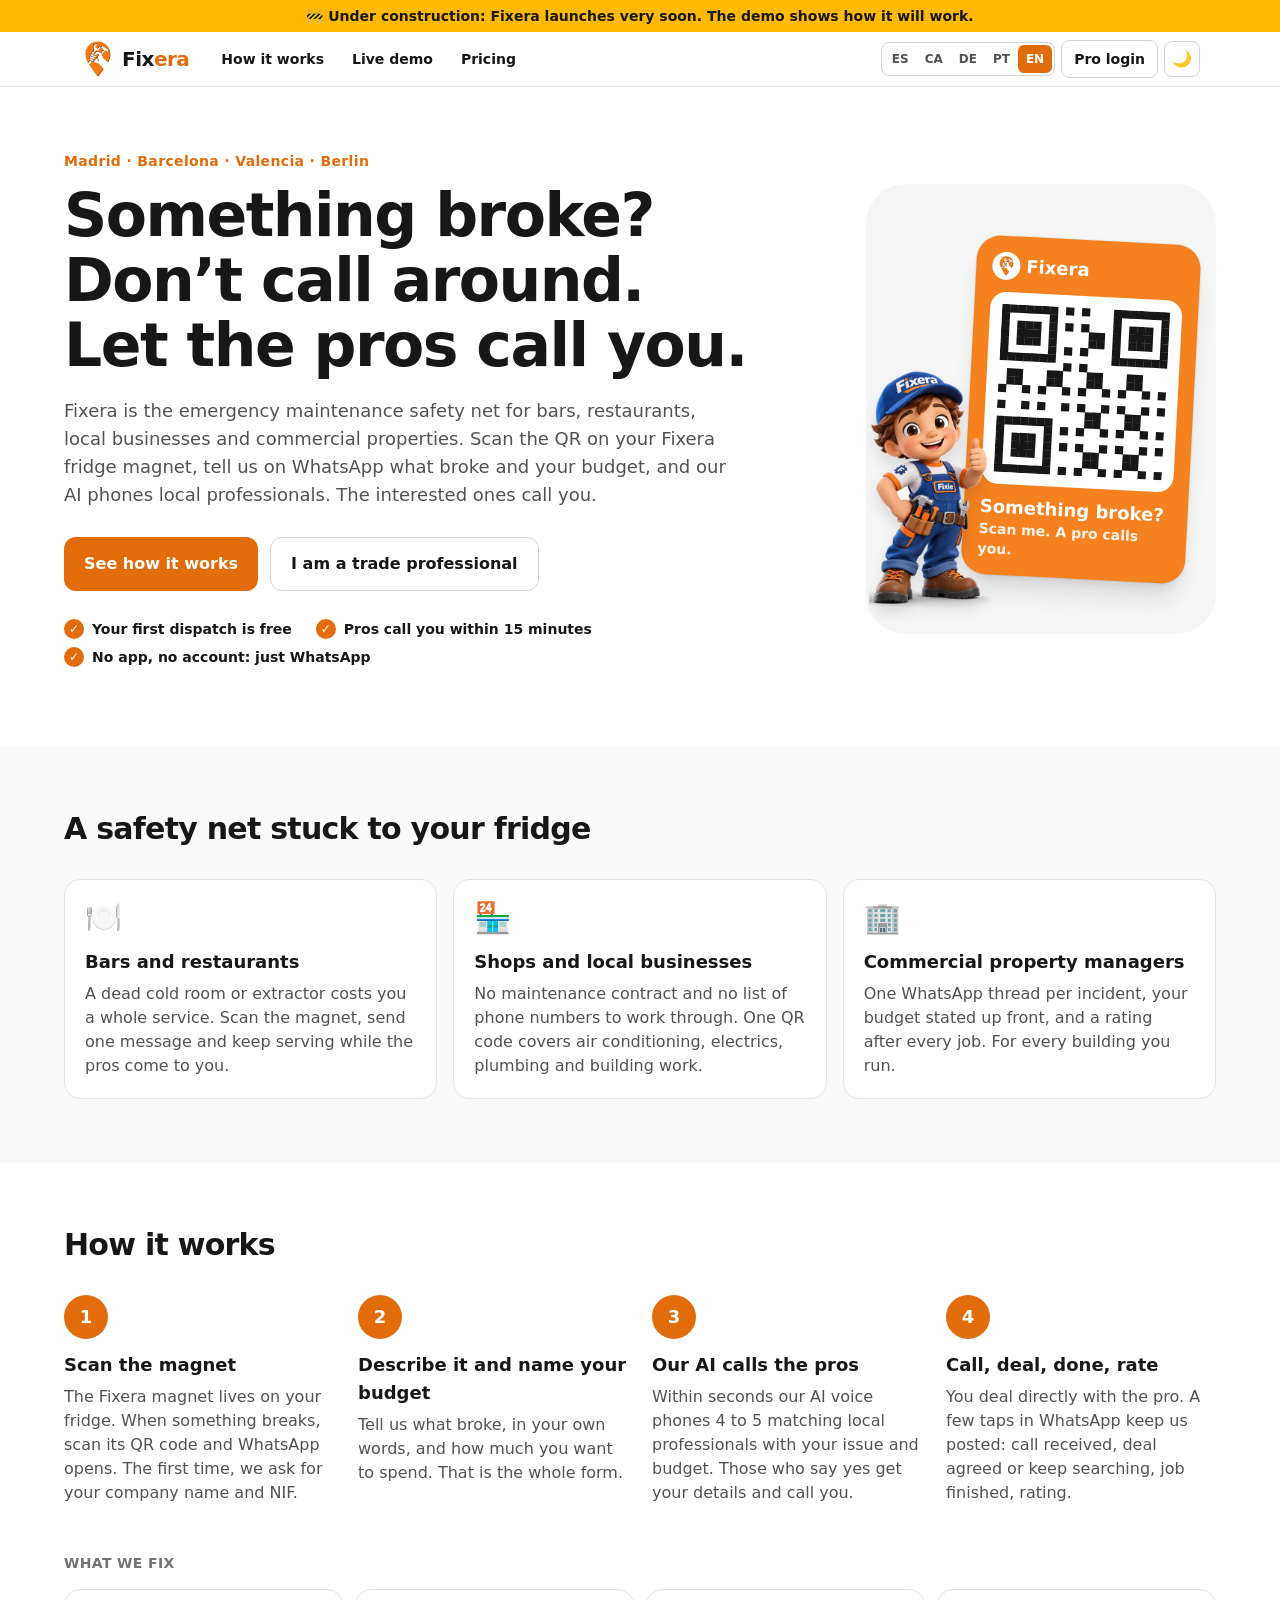
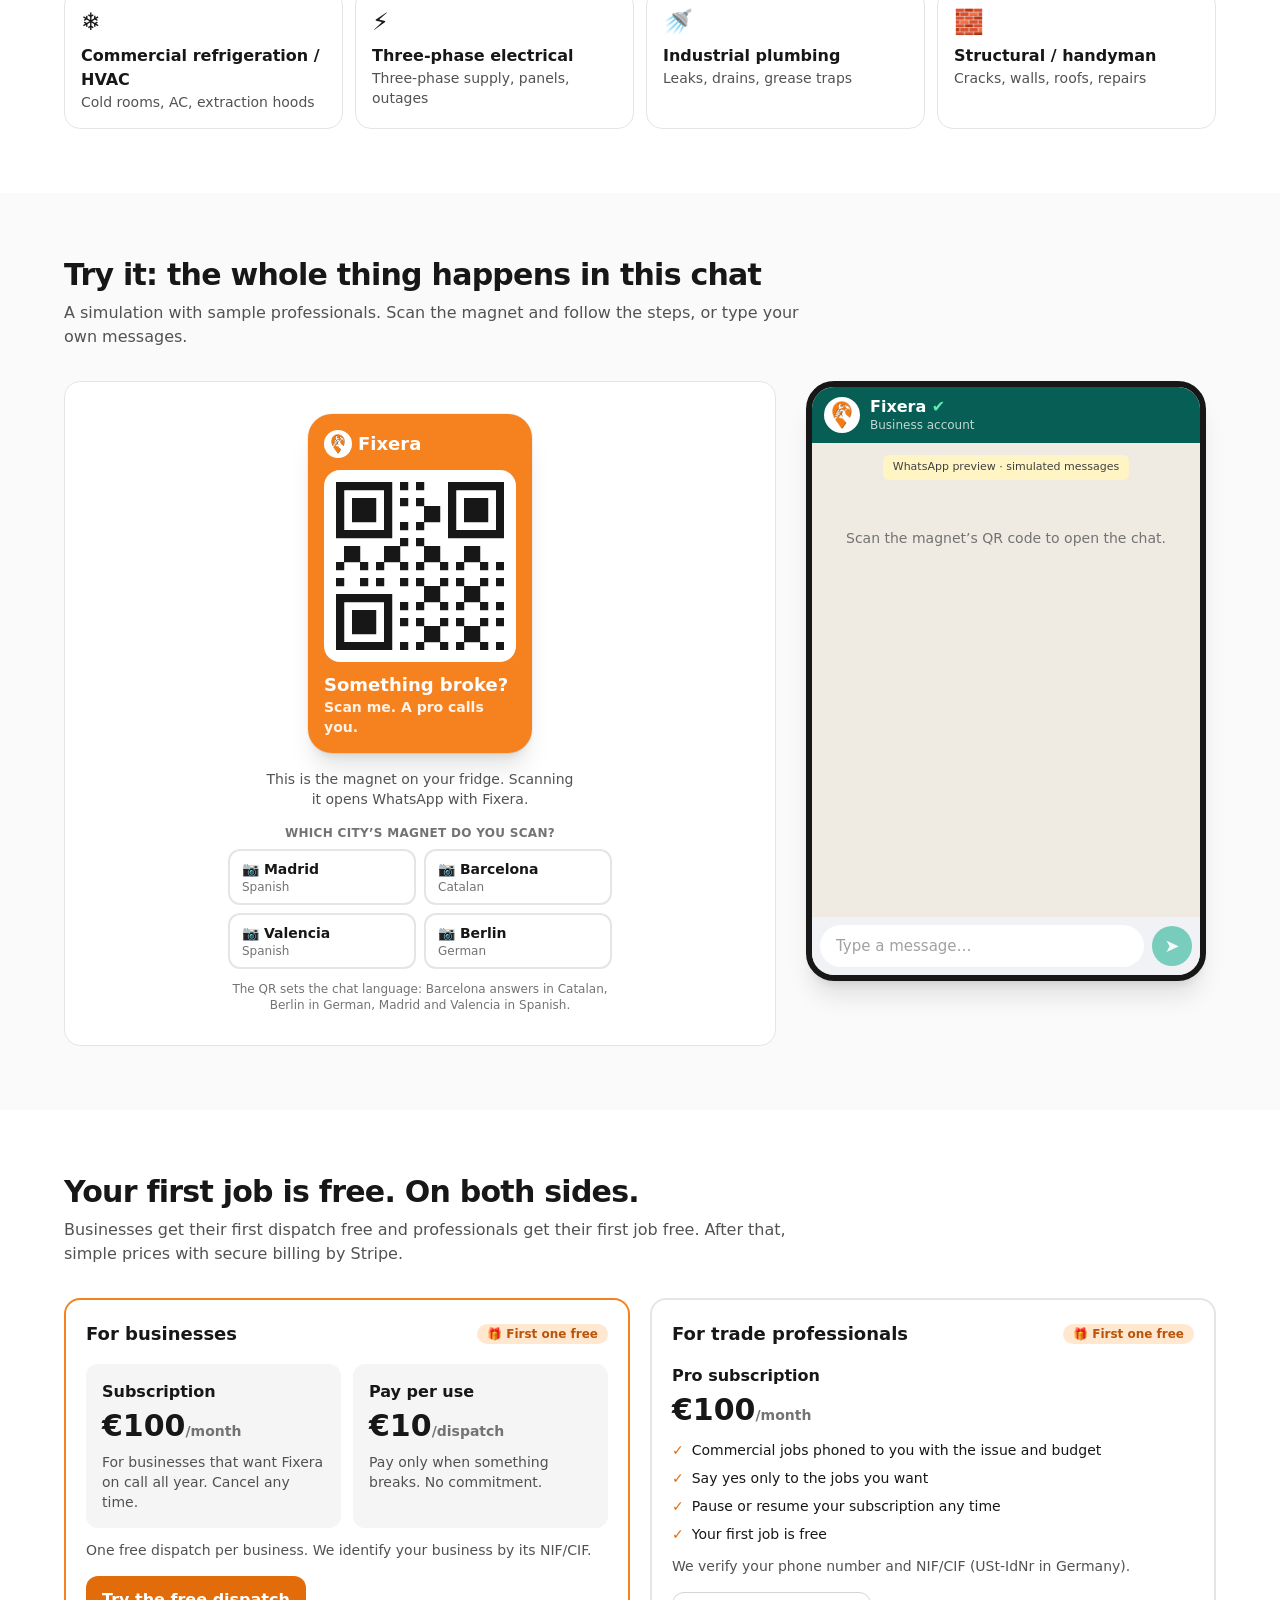
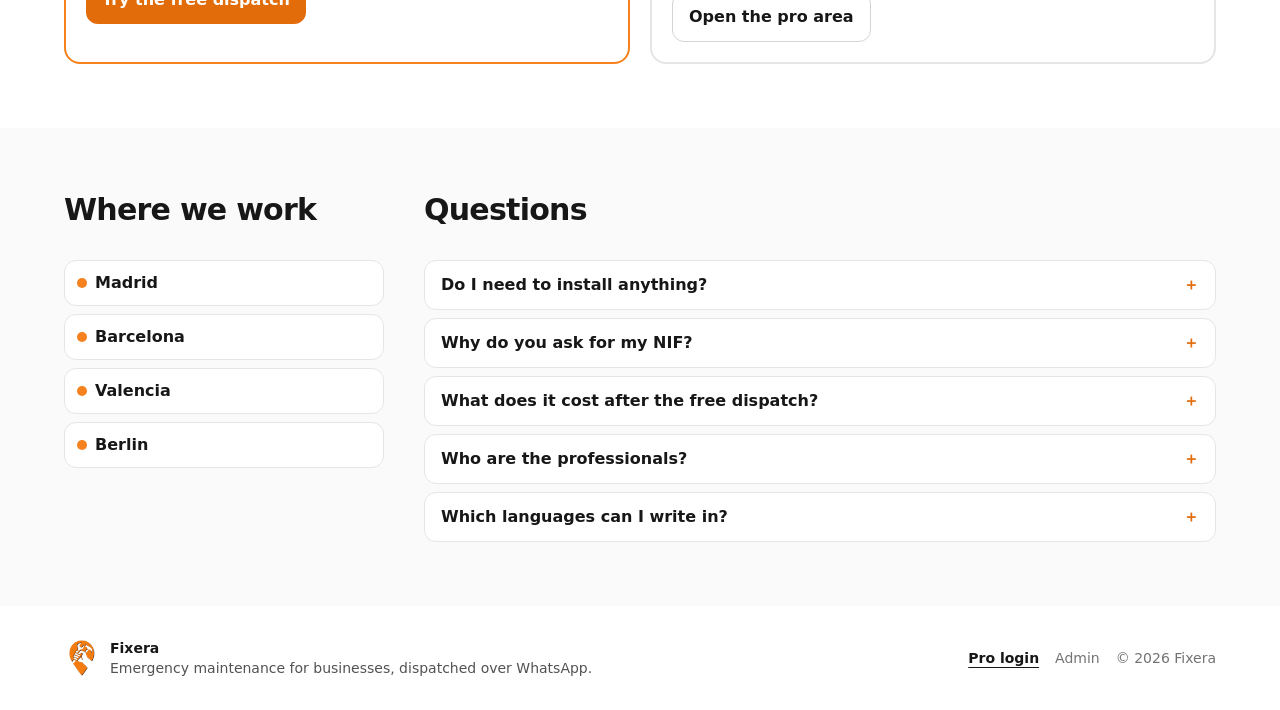
==== commit b8da08fa: "Under construction banner" ====
--- a/index.html
+++ b/index.html
@@ -13,8 +13,8 @@
         if (t === 'dark' || (!t && matchMedia('(prefers-color-scheme: dark)').matches)) document.documentElement.classList.add('dark')
       } catch (e) {}
     </script>
-    <script type="module" crossorigin src="/assets/index-3nkYj5pa.js"></script>
-    <link rel="stylesheet" crossorigin href="/assets/index-BTxGf1ls.css">
+    <script type="module" crossorigin src="/assets/index-By46Tdn0.js"></script>
+    <link rel="stylesheet" crossorigin href="/assets/index-2FVDpqJ1.css">
   </head>
   <body>
     <div id="root"></div>
--- a/assets/index-2FVDpqJ1.css
+++ b/assets/index-2FVDpqJ1.css
@@ -0,0 +1 @@
+/*! tailwindcss v4.3.5 | MIT License | https://tailwindcss.com */@layer properties{@supports (((-webkit-hyphens:none)) and (not (margin-trim:block))) or ((-moz-orient:inline) and (not (color:rgb(from red r g b)))){*,:before,:after,::backdrop{--tw-translate-x:0;--tw-translate-y:0;--tw-translate-z:0;--tw-space-y-reverse:0;--tw-divide-y-reverse:0;--tw-border-style:solid;--tw-leading:initial;--tw-font-weight:initial;--tw-tracking:initial;--tw-shadow:0 0 #0000;--tw-shadow-color:initial;--tw-shadow-alpha:100%;--tw-inset-shadow:0 0 #0000;--tw-inset-shadow-color:initial;--tw-inset-shadow-alpha:100%;--tw-ring-color:initial;--tw-ring-shadow:0 0 #0000;--tw-inset-ring-color:initial;--tw-inset-ring-shadow:0 0 #0000;--tw-ring-inset:initial;--tw-ring-offset-width:0px;--tw-ring-offset-color:#fff;--tw-ring-offset-shadow:0 0 #0000;--tw-blur:initial;--tw-brightness:initial;--tw-contrast:initial;--tw-grayscale:initial;--tw-hue-rotate:initial;--tw-invert:initial;--tw-opacity:initial;--tw-saturate:initial;--tw-sepia:initial;--tw-drop-shadow:initial;--tw-drop-shadow-color:initial;--tw-drop-shadow-alpha:100%;--tw-drop-shadow-size:initial;--tw-backdrop-blur:initial;--tw-backdrop-brightness:initial;--tw-backdrop-contrast:initial;--tw-backdrop-grayscale:initial;--tw-backdrop-hue-rotate:initial;--tw-backdrop-invert:initial;--tw-backdrop-opacity:initial;--tw-backdrop-saturate:initial;--tw-backdrop-sepia:initial}}}@layer theme{:root,:host{--font-sans:"Inter", ui-sans-serif, system-ui, -apple-system, "Segoe UI", Roboto, sans-serif;--font-mono:ui-monospace, SFMono-Regular, Menlo, Monaco, Consolas, "Liberation Mono", "Courier New", monospace;--color-red-50:oklch(97.1% .013 17.38);--color-red-100:oklch(93.6% .032 17.717);--color-red-300:oklch(80.8% .114 19.571);--color-red-400:oklch(70.4% .191 22.216);--color-red-600:oklch(57.7% .245 27.325);--color-red-700:oklch(50.5% .213 27.518);--color-red-800:oklch(44.4% .177 26.899);--color-red-900:oklch(39.6% .141 25.723);--color-red-950:oklch(25.8% .092 26.042);--color-amber-50:oklch(98.7% .022 95.277);--color-amber-100:oklch(96.2% .059 95.617);--color-amber-200:oklch(92.4% .12 95.746);--color-amber-300:oklch(87.9% .169 91.605);--color-amber-400:oklch(82.8% .189 84.429);--color-amber-500:oklch(76.9% .188 70.08);--color-amber-800:oklch(47.3% .137 46.201);--color-amber-900:oklch(41.4% .112 45.904);--color-amber-950:oklch(27.9% .077 45.635);--color-emerald-50:oklch(97.9% .021 166.113);--color-emerald-100:oklch(95% .052 163.051);--color-emerald-300:oklch(84.5% .143 164.978);--color-emerald-600:oklch(59.6% .145 163.225);--color-emerald-700:oklch(50.8% .118 165.612);--color-emerald-800:oklch(43.2% .095 166.913);--color-emerald-900:oklch(37.8% .077 168.94);--color-emerald-950:oklch(26.2% .051 172.552);--color-sky-100:oklch(95.1% .026 236.824);--color-sky-300:oklch(82.8% .111 230.318);--color-sky-400:oklch(74.6% .16 232.661);--color-sky-500:oklch(68.5% .169 237.323);--color-sky-600:oklch(58.8% .158 241.966);--color-sky-800:oklch(44.3% .11 240.79);--color-sky-950:oklch(29.3% .066 243.157);--color-violet-100:oklch(94.3% .029 294.588);--color-violet-300:oklch(81.1% .111 293.571);--color-violet-800:oklch(43.2% .232 292.759);--color-violet-950:oklch(28.3% .141 291.089);--color-neutral-50:oklch(98.5% 0 none);--color-neutral-100:oklch(97% 0 none);--color-neutral-200:oklch(92.2% 0 none);--color-neutral-300:oklch(87% 0 none);--color-neutral-400:oklch(70.8% 0 none);--color-neutral-500:oklch(55.6% 0 none);--color-neutral-600:oklch(43.9% 0 none);--color-neutral-700:oklch(37.1% 0 none);--color-neutral-800:oklch(26.9% 0 none);--color-neutral-900:oklch(20.5% 0 none);--color-neutral-950:oklch(14.5% 0 none);--color-black:#000;--color-white:#fff;--spacing:.25rem;--container-xs:20rem;--container-sm:24rem;--container-md:28rem;--container-2xl:42rem;--container-3xl:48rem;--container-6xl:72rem;--text-xs:.75rem;--text-xs--line-height:calc(1 / .75);--text-sm:.875rem;--text-sm--line-height:calc(1.25 / .875);--text-base:1rem;--text-base--line-height: 1.5 ;--text-lg:1.125rem;--text-lg--line-height:calc(1.75 / 1.125);--text-xl:1.25rem;--text-xl--line-height:calc(1.75 / 1.25);--text-2xl:1.5rem;--text-2xl--line-height:calc(2 / 1.5);--text-3xl:1.875rem;--text-3xl--line-height: 1.2 ;--text-4xl:2.25rem;--text-4xl--line-height:calc(2.5 / 2.25);--text-5xl:3rem;--text-5xl--line-height:1;--text-6xl:3.75rem;--text-6xl--line-height:1;--font-weight-medium:500;--font-weight-semibold:600;--font-weight-bold:700;--font-weight-extrabold:800;--tracking-tight:-.025em;--tracking-wide:.025em;--tracking-widest:.1em;--leading-tight:1.25;--leading-snug:1.375;--radius-md:.375rem;--radius-lg:.5rem;--radius-xl:.75rem;--radius-2xl:1rem;--radius-3xl:1.5rem;--drop-shadow-xl:0 9px 7px #0000001a;--animate-pulse:pulse 2s cubic-bezier(.4, 0, .6, 1) infinite;--default-transition-duration:.15s;--default-transition-timing-function:cubic-bezier(.4, 0, .2, 1);--default-font-family:var(--font-sans);--default-mono-font-family:var(--font-mono);--color-brand-50:#fff6ec;--color-brand-100:#ffe8cf;--color-brand-200:#ffd0a0;--color-brand-300:#ffb366;--color-brand-400:#fb9a3c;--color-brand-500:#f6821f;--color-brand-600:#e36c0a;--color-brand-700:#b9540a;--color-brand-900:#5c2a06}}@layer base{*,:after,:before,::backdrop{box-sizing:border-box;border:0 solid;margin:0;padding:0}::file-selector-button{box-sizing:border-box;border:0 solid;margin:0;padding:0}html,:host{-webkit-text-size-adjust:100%;-moz-tab-size:4;tab-size:4;line-height:1.5;font-family:var(--default-font-family,-apple-system, BlinkMacSystemFont, "Segoe UI", Roboto, "Helvetica Neue", "Noto Sans", Arial, sans-serif, "Apple Color Emoji", "Segoe UI Emoji", "Segoe UI Symbol", "Noto Color Emoji");font-feature-settings:var(--default-font-feature-settings,normal);font-variation-settings:var(--default-font-variation-settings,normal);-webkit-tap-highlight-color:transparent}hr{height:0;color:inherit;border-top-width:1px}abbr:where([title]){-webkit-text-decoration:underline dotted;text-decoration:underline dotted}h1,h2,h3,h4,h5,h6{font-size:inherit;font-weight:inherit}a{color:inherit;-webkit-text-decoration:inherit;text-decoration:inherit}b,strong{font-weight:bolder}code,kbd,samp,pre{font-family:var(--default-mono-font-family,ui-monospace, SFMono-Regular, Menlo, Monaco, Consolas, "Liberation Mono", "Courier New", monospace);font-feature-settings:var(--default-mono-font-feature-settings,normal);font-variation-settings:var(--default-mono-font-variation-settings,normal);font-size:1em}small{font-size:80%}sub,sup{vertical-align:baseline;font-size:75%;line-height:0;position:relative}sub{bottom:-.25em}sup{top:-.5em}table{text-indent:0;border-color:inherit;border-collapse:collapse}:-moz-focusring:where(:not(iframe)){outline:auto}progress{vertical-align:baseline}summary{display:list-item}ol,ul,menu{list-style:none}img,svg,video,canvas,audio,iframe,embed,object{vertical-align:middle;display:block}img,video{max-width:100%;height:auto}button,input,select,optgroup,textarea{font:inherit;font-feature-settings:inherit;font-variation-settings:inherit;letter-spacing:inherit;color:inherit;opacity:1;background-color:#0000;border-radius:0}::file-selector-button{font:inherit;font-feature-settings:inherit;font-variation-settings:inherit;letter-spacing:inherit;color:inherit;opacity:1;background-color:#0000;border-radius:0}:where(select:is([multiple],[size])) optgroup{font-weight:bolder}:where(select:is([multiple],[size])) optgroup option{padding-inline-start:20px}::file-selector-button{margin-inline-end:4px}::placeholder{opacity:1}@supports (not ((-webkit-appearance:-apple-pay-button))) or (contain-intrinsic-size:1px){::placeholder{color:currentColor}@supports (color:color-mix(in lab,red,red)){::placeholder{color:color-mix(in oklab,currentcolor 50%,transparent)}}}textarea{resize:vertical}::-webkit-search-decoration{-webkit-appearance:none}::-webkit-date-and-time-value{min-height:1lh;text-align:inherit}::-webkit-datetime-edit{display:inline-flex}::-webkit-datetime-edit-fields-wrapper{padding:0}::-webkit-datetime-edit{padding-block:0}::-webkit-datetime-edit-year-field{padding-block:0}::-webkit-datetime-edit-month-field{padding-block:0}::-webkit-datetime-edit-day-field{padding-block:0}::-webkit-datetime-edit-hour-field{padding-block:0}::-webkit-datetime-edit-minute-field{padding-block:0}::-webkit-datetime-edit-second-field{padding-block:0}::-webkit-datetime-edit-millisecond-field{padding-block:0}::-webkit-datetime-edit-meridiem-field{padding-block:0}::-webkit-calendar-picker-indicator{line-height:1}:-moz-ui-invalid{box-shadow:none}button,input:where([type=button],[type=reset],[type=submit]){-webkit-appearance:button;-moz-appearance:button;appearance:button}::file-selector-button{-webkit-appearance:button;-moz-appearance:button;appearance:button}::-webkit-inner-spin-button{height:auto}::-webkit-outer-spin-button{height:auto}[hidden]:where(:not([hidden=until-found])){display:none!important}}@layer components;@layer utilities{.pointer-events-none{pointer-events:none}.absolute{position:absolute}.fixed{position:fixed}.relative{position:relative}.static{position:static}.sticky{position:sticky}.top-0{top:0}.top-1{top:var(--spacing)}.top-4{top:calc(var(--spacing) * 4)}.right-1\/2{right:50%}.-bottom-8{bottom:calc(var(--spacing) * -8)}.-left-5{left:calc(var(--spacing) * -5)}.left-1{left:var(--spacing)}.z-10{z-index:10}.z-40{z-index:40}.mx-auto{margin-inline:auto}.mt-0\.5{margin-top:calc(var(--spacing) * .5)}.mt-1{margin-top:var(--spacing)}.mt-1\.5{margin-top:calc(var(--spacing) * 1.5)}.mt-2{margin-top:calc(var(--spacing) * 2)}.mt-3{margin-top:calc(var(--spacing) * 3)}.mt-4{margin-top:calc(var(--spacing) * 4)}.mt-5{margin-top:calc(var(--spacing) * 5)}.mt-6{margin-top:calc(var(--spacing) * 6)}.mt-7{margin-top:calc(var(--spacing) * 7)}.mt-12{margin-top:calc(var(--spacing) * 12)}.mr-1\.5{margin-right:calc(var(--spacing) * 1.5)}.mb-1{margin-bottom:var(--spacing)}.mb-2{margin-bottom:calc(var(--spacing) * 2)}.mb-3{margin-bottom:calc(var(--spacing) * 3)}.mb-4{margin-bottom:calc(var(--spacing) * 4)}.mb-8{margin-bottom:calc(var(--spacing) * 8)}.ml-1{margin-left:var(--spacing)}.ml-3{margin-left:calc(var(--spacing) * 3)}.ml-auto{margin-left:auto}.block{display:block}.flex{display:flex}.grid{display:grid}.hidden{display:none}.inline-block{display:inline-block}.inline-flex{display:inline-flex}.h-1{height:var(--spacing)}.h-2\.5{height:calc(var(--spacing) * 2.5)}.h-4{height:calc(var(--spacing) * 4)}.h-5{height:calc(var(--spacing) * 5)}.h-6{height:calc(var(--spacing) * 6)}.h-7{height:calc(var(--spacing) * 7)}.h-8{height:calc(var(--spacing) * 8)}.h-9{height:calc(var(--spacing) * 9)}.h-10{height:calc(var(--spacing) * 10)}.h-11{height:calc(var(--spacing) * 11)}.h-12{height:calc(var(--spacing) * 12)}.h-60{height:calc(var(--spacing) * 60)}.h-\[600px\]{height:600px}.max-h-56{max-height:calc(var(--spacing) * 56)}.min-h-dvh{min-height:100dvh}.w-2\.5{width:calc(var(--spacing) * 2.5)}.w-5{width:calc(var(--spacing) * 5)}.w-6{width:calc(var(--spacing) * 6)}.w-7{width:calc(var(--spacing) * 7)}.w-8{width:calc(var(--spacing) * 8)}.w-9{width:calc(var(--spacing) * 9)}.w-10{width:calc(var(--spacing) * 10)}.w-11{width:calc(var(--spacing) * 11)}.w-12{width:calc(var(--spacing) * 12)}.w-14{width:calc(var(--spacing) * 14)}.w-44{width:calc(var(--spacing) * 44)}.w-56{width:calc(var(--spacing) * 56)}.w-\[88\%\]{width:88%}.w-auto{width:auto}.w-fit{width:fit-content}.w-full{width:100%}.max-w-2xl{max-width:var(--container-2xl)}.max-w-3xl{max-width:var(--container-3xl)}.max-w-6xl{max-width:var(--container-6xl)}.max-w-\[88\%\]{max-width:88%}.max-w-\[400px\]{max-width:400px}.max-w-md{max-width:var(--container-md)}.max-w-sm{max-width:var(--container-sm)}.max-w-xs{max-width:var(--container-xs)}.min-w-0{min-width:0}.min-w-\[640px\]{min-width:640px}.flex-1{flex:1}.shrink-0{flex-shrink:0}.basis-44{flex-basis:calc(var(--spacing) * 44)}.basis-48{flex-basis:calc(var(--spacing) * 48)}.translate-x-6{--tw-translate-x:calc(var(--spacing) * 6);translate:var(--tw-translate-x) var(--tw-translate-y)}.-translate-y-1\/2{--tw-translate-y: -50% ;translate:var(--tw-translate-x) var(--tw-translate-y)}.rotate-3{rotate:3deg}.animate-pulse{animation:var(--animate-pulse)}.cursor-pointer{cursor:pointer}.scroll-mt-16{scroll-margin-top:calc(var(--spacing) * 16)}.list-none{list-style-type:none}.grid-cols-1{grid-template-columns:repeat(1,minmax(0,1fr))}.grid-cols-2{grid-template-columns:repeat(2,minmax(0,1fr))}.grid-cols-5{grid-template-columns:repeat(5,minmax(0,1fr))}.flex-col{flex-direction:column}.flex-wrap{flex-wrap:wrap}.items-baseline{align-items:baseline}.items-center{align-items:center}.items-end{align-items:flex-end}.items-start{align-items:flex-start}.justify-between{justify-content:space-between}.justify-center{justify-content:center}.gap-1{gap:var(--spacing)}.gap-1\.5{gap:calc(var(--spacing) * 1.5)}.gap-2{gap:calc(var(--spacing) * 2)}.gap-2\.5{gap:calc(var(--spacing) * 2.5)}.gap-3{gap:calc(var(--spacing) * 3)}.gap-4{gap:calc(var(--spacing) * 4)}.gap-5{gap:calc(var(--spacing) * 5)}.gap-6{gap:calc(var(--spacing) * 6)}.gap-10{gap:calc(var(--spacing) * 10)}:where(.space-y-0\.5>:not(:last-child)){--tw-space-y-reverse:0;margin-block-start:calc(calc(var(--spacing) * .5) * var(--tw-space-y-reverse));margin-block-end:calc(calc(var(--spacing) * .5) * calc(1 - var(--tw-space-y-reverse)))}:where(.space-y-1>:not(:last-child)){--tw-space-y-reverse:0;margin-block-start:calc(var(--spacing) * var(--tw-space-y-reverse));margin-block-end:calc(var(--spacing) * calc(1 - var(--tw-space-y-reverse)))}:where(.space-y-1\.5>:not(:last-child)){--tw-space-y-reverse:0;margin-block-start:calc(calc(var(--spacing) * 1.5) * var(--tw-space-y-reverse));margin-block-end:calc(calc(var(--spacing) * 1.5) * calc(1 - var(--tw-space-y-reverse)))}:where(.space-y-2>:not(:last-child)){--tw-space-y-reverse:0;margin-block-start:calc(calc(var(--spacing) * 2) * var(--tw-space-y-reverse));margin-block-end:calc(calc(var(--spacing) * 2) * calc(1 - var(--tw-space-y-reverse)))}:where(.space-y-3>:not(:last-child)){--tw-space-y-reverse:0;margin-block-start:calc(calc(var(--spacing) * 3) * var(--tw-space-y-reverse));margin-block-end:calc(calc(var(--spacing) * 3) * calc(1 - var(--tw-space-y-reverse)))}:where(.space-y-4>:not(:last-child)){--tw-space-y-reverse:0;margin-block-start:calc(calc(var(--spacing) * 4) * var(--tw-space-y-reverse));margin-block-end:calc(calc(var(--spacing) * 4) * calc(1 - var(--tw-space-y-reverse)))}:where(.space-y-5>:not(:last-child)){--tw-space-y-reverse:0;margin-block-start:calc(calc(var(--spacing) * 5) * var(--tw-space-y-reverse));margin-block-end:calc(calc(var(--spacing) * 5) * calc(1 - var(--tw-space-y-reverse)))}.gap-x-2{column-gap:calc(var(--spacing) * 2)}.gap-x-3{column-gap:calc(var(--spacing) * 3)}.gap-x-4{column-gap:calc(var(--spacing) * 4)}.gap-x-6{column-gap:calc(var(--spacing) * 6)}.gap-y-1{row-gap:var(--spacing)}.gap-y-2{row-gap:calc(var(--spacing) * 2)}:where(.divide-y>:not(:last-child)){--tw-divide-y-reverse:0;border-bottom-style:var(--tw-border-style);border-top-style:var(--tw-border-style);border-top-width:calc(1px * var(--tw-divide-y-reverse));border-bottom-width:calc(1px * calc(1 - var(--tw-divide-y-reverse)))}:where(.divide-neutral-200>:not(:last-child)){border-color:var(--color-neutral-200)}.truncate{text-overflow:ellipsis;white-space:nowrap;overflow:hidden}.overflow-hidden{overflow:hidden}.overflow-x-auto{overflow-x:auto}.overflow-y-auto{overflow-y:auto}.rounded-2xl{border-radius:var(--radius-2xl)}.rounded-3xl{border-radius:var(--radius-3xl)}.rounded-\[28px\]{border-radius:28px}.rounded-\[40px\]{border-radius:40px}.rounded-full{border-radius:2147483647px}.rounded-lg{border-radius:var(--radius-lg)}.rounded-md{border-radius:var(--radius-md)}.rounded-xl{border-radius:var(--radius-xl)}.rounded-tl-none{border-top-left-radius:0}.rounded-tr-none{border-top-right-radius:0}.rounded-bl-none{border-bottom-left-radius:0}.border{border-style:var(--tw-border-style);border-width:1px}.border-2{border-style:var(--tw-border-style);border-width:2px}.border-\[6px\]{border-style:var(--tw-border-style);border-width:6px}.border-t{border-top-style:var(--tw-border-style);border-top-width:1px}.border-b{border-bottom-style:var(--tw-border-style);border-bottom-width:1px}.border-dashed{--tw-border-style:dashed;border-style:dashed}.border-amber-300{border-color:var(--color-amber-300)}.border-brand-400{border-color:var(--color-brand-400)}.border-brand-500{border-color:var(--color-brand-500)}.border-emerald-300{border-color:var(--color-emerald-300)}.border-neutral-200{border-color:var(--color-neutral-200)}.border-neutral-300{border-color:var(--color-neutral-300)}.border-neutral-900{border-color:var(--color-neutral-900)}.border-red-300{border-color:var(--color-red-300)}.bg-\[\#00a884\]{background-color:#00a884}.bg-\[\#075e54\]{background-color:#075e54}.bg-\[\#d9fdd3\]{background-color:#d9fdd3}.bg-\[\#efeae2\]{background-color:#efeae2}.bg-\[\#f0f2f5\]{background-color:#f0f2f5}.bg-\[\#fff5c4\]{background-color:#fff5c4}.bg-amber-50{background-color:var(--color-amber-50)}.bg-amber-100{background-color:var(--color-amber-100)}.bg-amber-400{background-color:var(--color-amber-400)}.bg-brand-50{background-color:var(--color-brand-50)}.bg-brand-100{background-color:var(--color-brand-100)}.bg-brand-500{background-color:var(--color-brand-500)}.bg-brand-600{background-color:var(--color-brand-600)}.bg-emerald-50{background-color:var(--color-emerald-50)}.bg-emerald-100{background-color:var(--color-emerald-100)}.bg-emerald-600{background-color:var(--color-emerald-600)}.bg-neutral-50{background-color:var(--color-neutral-50)}.bg-neutral-100{background-color:var(--color-neutral-100)}.bg-neutral-200{background-color:var(--color-neutral-200)}.bg-neutral-300{background-color:var(--color-neutral-300)}.bg-red-100{background-color:var(--color-red-100)}.bg-sky-100{background-color:var(--color-sky-100)}.bg-violet-100{background-color:var(--color-violet-100)}.bg-white{background-color:var(--color-white)}.bg-white\/95{background-color:#fffffff2}@supports (color:color-mix(in lab,red,red)){.bg-white\/95{background-color:color-mix(in oklab,var(--color-white) 95%,transparent)}}.object-contain{object-fit:contain}.p-0\.5{padding:calc(var(--spacing) * .5)}.p-2{padding:calc(var(--spacing) * 2)}.p-2\.5{padding:calc(var(--spacing) * 2.5)}.p-3{padding:calc(var(--spacing) * 3)}.p-4{padding:calc(var(--spacing) * 4)}.p-5{padding:calc(var(--spacing) * 5)}.px-0\.5{padding-inline:calc(var(--spacing) * .5)}.px-1\.5{padding-inline:calc(var(--spacing) * 1.5)}.px-2{padding-inline:calc(var(--spacing) * 2)}.px-2\.5{padding-inline:calc(var(--spacing) * 2.5)}.px-3{padding-inline:calc(var(--spacing) * 3)}.px-4{padding-inline:calc(var(--spacing) * 4)}.px-5{padding-inline:calc(var(--spacing) * 5)}.px-6{padding-inline:calc(var(--spacing) * 6)}.py-0\.5{padding-block:calc(var(--spacing) * .5)}.py-1{padding-block:var(--spacing)}.py-1\.5{padding-block:calc(var(--spacing) * 1.5)}.py-2{padding-block:calc(var(--spacing) * 2)}.py-2\.5{padding-block:calc(var(--spacing) * 2.5)}.py-3{padding-block:calc(var(--spacing) * 3)}.py-3\.5{padding-block:calc(var(--spacing) * 3.5)}.py-5{padding-block:calc(var(--spacing) * 5)}.py-8{padding-block:calc(var(--spacing) * 8)}.py-10{padding-block:calc(var(--spacing) * 10)}.py-12{padding-block:calc(var(--spacing) * 12)}.py-16{padding-block:calc(var(--spacing) * 16)}.pt-1\.5{padding-top:calc(var(--spacing) * 1.5)}.pt-3{padding-top:calc(var(--spacing) * 3)}.pt-10{padding-top:calc(var(--spacing) * 10)}.pr-3{padding-right:calc(var(--spacing) * 3)}.pb-1{padding-bottom:var(--spacing)}.pb-2{padding-bottom:calc(var(--spacing) * 2)}.pb-12{padding-bottom:calc(var(--spacing) * 12)}.pl-20{padding-left:calc(var(--spacing) * 20)}.text-center{text-align:center}.text-left{text-align:left}.text-right{text-align:right}.font-mono{font-family:var(--font-mono)}.text-2xl{font-size:var(--text-2xl);line-height:var(--tw-leading,var(--text-2xl--line-height))}.text-3xl{font-size:var(--text-3xl);line-height:var(--tw-leading,var(--text-3xl--line-height))}.text-4xl{font-size:var(--text-4xl);line-height:var(--tw-leading,var(--text-4xl--line-height))}.text-base{font-size:var(--text-base);line-height:var(--tw-leading,var(--text-base--line-height))}.text-lg{font-size:var(--text-lg);line-height:var(--tw-leading,var(--text-lg--line-height))}.text-sm{font-size:var(--text-sm);line-height:var(--tw-leading,var(--text-sm--line-height))}.text-xl{font-size:var(--text-xl);line-height:var(--tw-leading,var(--text-xl--line-height))}.text-xs{font-size:var(--text-xs);line-height:var(--tw-leading,var(--text-xs--line-height))}.text-\[10px\]{font-size:10px}.text-\[11px\]{font-size:11px}.text-\[14px\]{font-size:14px}.text-\[15px\]{font-size:15px}.leading-\[1\.08\]{--tw-leading:1.08;line-height:1.08}.leading-snug{--tw-leading:var(--leading-snug);line-height:var(--leading-snug)}.leading-tight{--tw-leading:var(--leading-tight);line-height:var(--leading-tight)}.font-bold{--tw-font-weight:var(--font-weight-bold);font-weight:var(--font-weight-bold)}.font-extrabold{--tw-font-weight:var(--font-weight-extrabold);font-weight:var(--font-weight-extrabold)}.font-medium{--tw-font-weight:var(--font-weight-medium);font-weight:var(--font-weight-medium)}.font-semibold{--tw-font-weight:var(--font-weight-semibold);font-weight:var(--font-weight-semibold)}.tracking-tight{--tw-tracking:var(--tracking-tight);letter-spacing:var(--tracking-tight)}.tracking-wide{--tw-tracking:var(--tracking-wide);letter-spacing:var(--tracking-wide)}.tracking-widest{--tw-tracking:var(--tracking-widest);letter-spacing:var(--tracking-widest)}.text-balance{text-wrap:balance}.whitespace-nowrap{white-space:nowrap}.whitespace-pre-line{white-space:pre-line}.text-amber-500{color:var(--color-amber-500)}.text-amber-800{color:var(--color-amber-800)}.text-amber-900{color:var(--color-amber-900)}.text-brand-600{color:var(--color-brand-600)}.text-brand-700{color:var(--color-brand-700)}.text-brand-900{color:var(--color-brand-900)}.text-emerald-300{color:var(--color-emerald-300)}.text-emerald-800{color:var(--color-emerald-800)}.text-neutral-400{color:var(--color-neutral-400)}.text-neutral-500{color:var(--color-neutral-500)}.text-neutral-600{color:var(--color-neutral-600)}.text-neutral-700{color:var(--color-neutral-700)}.text-neutral-900{color:var(--color-neutral-900)}.text-red-600{color:var(--color-red-600)}.text-red-700{color:var(--color-red-700)}.text-red-800{color:var(--color-red-800)}.text-sky-500{color:var(--color-sky-500)}.text-sky-600{color:var(--color-sky-600)}.text-sky-800{color:var(--color-sky-800)}.text-violet-800{color:var(--color-violet-800)}.text-white{color:var(--color-white)}.text-white\/75{color:#ffffffbf}@supports (color:color-mix(in lab,red,red)){.text-white\/75{color:color-mix(in oklab,var(--color-white) 75%,transparent)}}.text-white\/90{color:#ffffffe6}@supports (color:color-mix(in lab,red,red)){.text-white\/90{color:color-mix(in oklab,var(--color-white) 90%,transparent)}}.uppercase{text-transform:uppercase}.italic{font-style:italic}.underline{text-decoration-line:underline}.underline-offset-4{text-underline-offset:4px}.shadow,.shadow-sm{--tw-shadow:0 1px 3px 0 var(--tw-shadow-color,#0000001a), 0 1px 2px -1px var(--tw-shadow-color,#0000001a);box-shadow:var(--tw-inset-shadow),var(--tw-inset-ring-shadow),var(--tw-ring-offset-shadow),var(--tw-ring-shadow),var(--tw-shadow)}.shadow-xl{--tw-shadow:0 20px 25px -5px var(--tw-shadow-color,#0000001a), 0 8px 10px -6px var(--tw-shadow-color,#0000001a);box-shadow:var(--tw-inset-shadow),var(--tw-inset-ring-shadow),var(--tw-ring-offset-shadow),var(--tw-ring-shadow),var(--tw-shadow)}.ring,.ring-1{--tw-ring-shadow:var(--tw-ring-inset, ) 0 0 0 calc(1px + var(--tw-ring-offset-width)) var(--tw-ring-color,currentcolor);box-shadow:var(--tw-inset-shadow),var(--tw-inset-ring-shadow),var(--tw-ring-offset-shadow),var(--tw-ring-shadow),var(--tw-shadow)}.ring-4{--tw-ring-shadow:var(--tw-ring-inset, ) 0 0 0 calc(4px + var(--tw-ring-offset-width)) var(--tw-ring-color,currentcolor);box-shadow:var(--tw-inset-shadow),var(--tw-inset-ring-shadow),var(--tw-ring-offset-shadow),var(--tw-ring-shadow),var(--tw-shadow)}.ring-black\/5{--tw-ring-color:#0000000d}@supports (color:color-mix(in lab,red,red)){.ring-black\/5{--tw-ring-color:color-mix(in oklab, var(--color-black) 5%, transparent)}}.ring-brand-500{--tw-ring-color:var(--color-brand-500)}.drop-shadow-xl{--tw-drop-shadow-size:drop-shadow(0 9px 7px var(--tw-drop-shadow-color,#0000001a));--tw-drop-shadow:drop-shadow(var(--drop-shadow-xl));filter:var(--tw-blur, ) var(--tw-brightness, ) var(--tw-contrast, ) var(--tw-grayscale, ) var(--tw-hue-rotate, ) var(--tw-invert, ) var(--tw-saturate, ) var(--tw-sepia, ) var(--tw-drop-shadow, )}.filter{filter:var(--tw-blur, ) var(--tw-brightness, ) var(--tw-contrast, ) var(--tw-grayscale, ) var(--tw-hue-rotate, ) var(--tw-invert, ) var(--tw-saturate, ) var(--tw-sepia, ) var(--tw-drop-shadow, )}.backdrop-blur{--tw-backdrop-blur:blur(8px);-webkit-backdrop-filter:var(--tw-backdrop-blur, ) var(--tw-backdrop-brightness, ) var(--tw-backdrop-contrast, ) var(--tw-backdrop-grayscale, ) var(--tw-backdrop-hue-rotate, ) var(--tw-backdrop-invert, ) var(--tw-backdrop-opacity, ) var(--tw-backdrop-saturate, ) var(--tw-backdrop-sepia, );backdrop-filter:var(--tw-backdrop-blur, ) var(--tw-backdrop-brightness, ) var(--tw-backdrop-contrast, ) var(--tw-backdrop-grayscale, ) var(--tw-backdrop-hue-rotate, ) var(--tw-backdrop-invert, ) var(--tw-backdrop-opacity, ) var(--tw-backdrop-saturate, ) var(--tw-backdrop-sepia, )}.transition-all{transition-property:all;transition-timing-function:var(--tw-ease,var(--default-transition-timing-function));transition-duration:var(--tw-duration,var(--default-transition-duration))}.transition-colors{transition-property:color,background-color,border-color,outline-color,text-decoration-color,fill,stroke,--tw-gradient-from,--tw-gradient-via,--tw-gradient-to;transition-timing-function:var(--tw-ease,var(--default-transition-timing-function));transition-duration:var(--tw-duration,var(--default-transition-duration))}.transition-transform{transition-property:transform,translate,scale,rotate;transition-timing-function:var(--tw-ease,var(--default-transition-timing-function));transition-duration:var(--tw-duration,var(--default-transition-duration))}.outline-none{--tw-outline-style:none;outline-style:none}.select-none{-webkit-user-select:none;user-select:none}:is(:where(.group):is([open],:popover-open,:open) .group-open\:rotate-45){rotate:45deg}.placeholder\:text-neutral-400::placeholder{color:var(--color-neutral-400)}@media(hover:hover){.hover\:scale-\[1\.02\]:hover{scale:1.02}.hover\:rotate-0:hover{rotate:0deg}.hover\:border-brand-500:hover{border-color:var(--color-brand-500)}.hover\:bg-brand-600:hover{background-color:var(--color-brand-600)}.hover\:bg-brand-700:hover{background-color:var(--color-brand-700)}.hover\:bg-emerald-700:hover{background-color:var(--color-emerald-700)}.hover\:bg-neutral-100:hover{background-color:var(--color-neutral-100)}.hover\:bg-red-50:hover{background-color:var(--color-red-50)}.hover\:underline:hover{text-decoration-line:underline}}.focus\:border-brand-500:focus{border-color:var(--color-brand-500)}.focus\:ring-2:focus{--tw-ring-shadow:var(--tw-ring-inset, ) 0 0 0 calc(2px + var(--tw-ring-offset-width)) var(--tw-ring-color,currentcolor);box-shadow:var(--tw-inset-shadow),var(--tw-inset-ring-shadow),var(--tw-ring-offset-shadow),var(--tw-ring-shadow),var(--tw-shadow)}.focus\:ring-brand-200:focus{--tw-ring-color:var(--color-brand-200)}.active\:bg-neutral-100:active{background-color:var(--color-neutral-100)}.disabled\:bg-neutral-300:disabled{background-color:var(--color-neutral-300)}.disabled\:text-neutral-400:disabled{color:var(--color-neutral-400)}.disabled\:opacity-50:disabled{opacity:.5}.disabled\:opacity-60:disabled{opacity:.6}@media(min-width:40rem){.sm\:block{display:block}.sm\:grid-cols-2{grid-template-columns:repeat(2,minmax(0,1fr))}.sm\:flex-row{flex-direction:row}.sm\:flex-wrap{flex-wrap:wrap}.sm\:items-center{align-items:center}.sm\:p-4{padding:calc(var(--spacing) * 4)}.sm\:py-16{padding-block:calc(var(--spacing) * 16)}.sm\:pt-16{padding-top:calc(var(--spacing) * 16)}.sm\:pb-20{padding-bottom:calc(var(--spacing) * 20)}.sm\:text-3xl{font-size:var(--text-3xl);line-height:var(--tw-leading,var(--text-3xl--line-height))}.sm\:text-5xl{font-size:var(--text-5xl);line-height:var(--tw-leading,var(--text-5xl--line-height))}.sm\:text-xs{font-size:var(--text-xs);line-height:var(--tw-leading,var(--text-xs--line-height))}}@media(min-width:48rem){.md\:flex{display:flex}.md\:grid-cols-2{grid-template-columns:repeat(2,minmax(0,1fr))}.md\:grid-cols-3{grid-template-columns:repeat(3,minmax(0,1fr))}}@media(min-width:64rem){.lg\:grid-cols-1{grid-template-columns:repeat(1,minmax(0,1fr))}.lg\:grid-cols-2{grid-template-columns:repeat(2,minmax(0,1fr))}.lg\:grid-cols-4{grid-template-columns:repeat(4,minmax(0,1fr))}.lg\:grid-cols-\[320px_minmax\(0\,1fr\)\]{grid-template-columns:320px minmax(0,1fr)}.lg\:grid-cols-\[minmax\(0\,1fr\)_350px\]{grid-template-columns:minmax(0,1fr) 350px}.lg\:grid-cols-\[minmax\(0\,1fr\)_420px\]{grid-template-columns:minmax(0,1fr) 420px}.lg\:py-14{padding-block:calc(var(--spacing) * 14)}.lg\:text-6xl{font-size:var(--text-6xl);line-height:var(--tw-leading,var(--text-6xl--line-height))}}@media(min-width:80rem){.xl\:grid-cols-5{grid-template-columns:repeat(5,minmax(0,1fr))}}:where(.dark\:divide-neutral-800:where(.dark,.dark *)>:not(:last-child)){border-color:var(--color-neutral-800)}.dark\:border-amber-800:where(.dark,.dark *){border-color:var(--color-amber-800)}.dark\:border-emerald-900:where(.dark,.dark *){border-color:var(--color-emerald-900)}.dark\:border-neutral-700:where(.dark,.dark *){border-color:var(--color-neutral-700)}.dark\:border-neutral-800:where(.dark,.dark *){border-color:var(--color-neutral-800)}.dark\:border-red-900:where(.dark,.dark *){border-color:var(--color-red-900)}.dark\:bg-\[\#0b141a\]:where(.dark,.dark *){background-color:#0b141a}.dark\:bg-\[\#1f2c34\]:where(.dark,.dark *){background-color:#1f2c34}.dark\:bg-\[\#2a3942\]:where(.dark,.dark *){background-color:#2a3942}.dark\:bg-\[\#005c4b\]:where(.dark,.dark *){background-color:#005c4b}.dark\:bg-\[\#182229\]:where(.dark,.dark *){background-color:#182229}.dark\:bg-amber-950:where(.dark,.dark *){background-color:var(--color-amber-950)}.dark\:bg-brand-900:where(.dark,.dark *){background-color:var(--color-brand-900)}.dark\:bg-brand-900\/30:where(.dark,.dark *){background-color:#5c2a064d}@supports (color:color-mix(in lab,red,red)){.dark\:bg-brand-900\/30:where(.dark,.dark *){background-color:color-mix(in oklab,var(--color-brand-900) 30%,transparent)}}.dark\:bg-brand-900\/40:where(.dark,.dark *){background-color:#5c2a0666}@supports (color:color-mix(in lab,red,red)){.dark\:bg-brand-900\/40:where(.dark,.dark *){background-color:color-mix(in oklab,var(--color-brand-900) 40%,transparent)}}.dark\:bg-emerald-950:where(.dark,.dark *){background-color:var(--color-emerald-950)}.dark\:bg-emerald-950\/50:where(.dark,.dark *){background-color:#002c2280}@supports (color:color-mix(in lab,red,red)){.dark\:bg-emerald-950\/50:where(.dark,.dark *){background-color:color-mix(in oklab,var(--color-emerald-950) 50%,transparent)}}.dark\:bg-neutral-700:where(.dark,.dark *){background-color:var(--color-neutral-700)}.dark\:bg-neutral-800:where(.dark,.dark *){background-color:var(--color-neutral-800)}.dark\:bg-neutral-800\/60:where(.dark,.dark *){background-color:#26262699}@supports (color:color-mix(in lab,red,red)){.dark\:bg-neutral-800\/60:where(.dark,.dark *){background-color:color-mix(in oklab,var(--color-neutral-800) 60%,transparent)}}.dark\:bg-neutral-900:where(.dark,.dark *){background-color:var(--color-neutral-900)}.dark\:bg-neutral-900\/50:where(.dark,.dark *){background-color:#17171780}@supports (color:color-mix(in lab,red,red)){.dark\:bg-neutral-900\/50:where(.dark,.dark *){background-color:color-mix(in oklab,var(--color-neutral-900) 50%,transparent)}}.dark\:bg-neutral-950:where(.dark,.dark *){background-color:var(--color-neutral-950)}.dark\:bg-neutral-950\/95:where(.dark,.dark *){background-color:#0a0a0af2}@supports (color:color-mix(in lab,red,red)){.dark\:bg-neutral-950\/95:where(.dark,.dark *){background-color:color-mix(in oklab,var(--color-neutral-950) 95%,transparent)}}.dark\:bg-red-950:where(.dark,.dark *){background-color:var(--color-red-950)}.dark\:bg-sky-950:where(.dark,.dark *){background-color:var(--color-sky-950)}.dark\:bg-violet-950:where(.dark,.dark *){background-color:var(--color-violet-950)}.dark\:text-amber-200:where(.dark,.dark *){color:var(--color-amber-200)}.dark\:text-amber-200\/80:where(.dark,.dark *){color:#fee685cc}@supports (color:color-mix(in lab,red,red)){.dark\:text-amber-200\/80:where(.dark,.dark *){color:color-mix(in oklab,var(--color-amber-200) 80%,transparent)}}.dark\:text-amber-300:where(.dark,.dark *){color:var(--color-amber-300)}.dark\:text-brand-100:where(.dark,.dark *){color:var(--color-brand-100)}.dark\:text-brand-200:where(.dark,.dark *){color:var(--color-brand-200)}.dark\:text-brand-300:where(.dark,.dark *){color:var(--color-brand-300)}.dark\:text-emerald-300:where(.dark,.dark *){color:var(--color-emerald-300)}.dark\:text-neutral-50:where(.dark,.dark *){color:var(--color-neutral-50)}.dark\:text-neutral-100:where(.dark,.dark *){color:var(--color-neutral-100)}.dark\:text-neutral-300:where(.dark,.dark *){color:var(--color-neutral-300)}.dark\:text-neutral-400:where(.dark,.dark *){color:var(--color-neutral-400)}.dark\:text-neutral-600:where(.dark,.dark *){color:var(--color-neutral-600)}.dark\:text-red-300:where(.dark,.dark *){color:var(--color-red-300)}.dark\:text-red-400:where(.dark,.dark *){color:var(--color-red-400)}.dark\:text-sky-300:where(.dark,.dark *){color:var(--color-sky-300)}.dark\:text-sky-400:where(.dark,.dark *){color:var(--color-sky-400)}.dark\:text-violet-300:where(.dark,.dark *){color:var(--color-violet-300)}@media(hover:hover){.dark\:hover\:border-brand-500:where(.dark,.dark *):hover{border-color:var(--color-brand-500)}.dark\:hover\:bg-brand-600:where(.dark,.dark *):hover{background-color:var(--color-brand-600)}.dark\:hover\:bg-neutral-800:where(.dark,.dark *):hover{background-color:var(--color-neutral-800)}.dark\:hover\:bg-red-950:where(.dark,.dark *):hover{background-color:var(--color-red-950)}}.dark\:focus\:ring-brand-900:where(.dark,.dark *):focus{--tw-ring-color:var(--color-brand-900)}.dark\:active\:bg-\[\#26353f\]:where(.dark,.dark *):active{background-color:#26353f}.dark\:disabled\:bg-neutral-700:where(.dark,.dark *):disabled{background-color:var(--color-neutral-700)}.dark\:disabled\:text-neutral-600:where(.dark,.dark *):disabled{color:var(--color-neutral-600)}}html{-webkit-tap-highlight-color:transparent}body{background-color:var(--color-white);color:var(--color-neutral-900);-webkit-font-smoothing:antialiased;-moz-osx-font-smoothing:grayscale}body:where(.dark,.dark *){background-color:var(--color-neutral-950);color:var(--color-neutral-100)}button{cursor:pointer}button:disabled{cursor:not-allowed}.tabular{font-variant-numeric:tabular-nums}@keyframes pop{0%{opacity:0;transform:translateY(6px)}to{opacity:1;transform:none}}.pop{animation:.22s ease-out pop}@keyframes fixie-sway{0%,to{transform:translateY(0)rotate(-2deg)}50%{transform:translateY(-8px)rotate(2deg)}}.fixie-sway{transform-origin:50% 100%;animation:3.2s ease-in-out infinite fixie-sway}@keyframes fixie-nod{0%,70%,to{transform:rotate(0)}78%{transform:rotate(-9deg)}88%{transform:rotate(7deg)}}.fixie-nod{transform-origin:50% 90%;animation:4s ease-in-out infinite fixie-nod}@media(prefers-reduced-motion:reduce){.fixie-sway,.fixie-nod{animation:none}}@keyframes nudge{0%,to{transform:scale(1);box-shadow:0 0 0 2px #facc15,0 0 #facc158c}50%{transform:scale(1.03);box-shadow:0 0 0 3px #facc15,0 0 14px 8px #facc158c}}.nudge:not(:disabled){z-index:1;animation:1.3s ease-in-out infinite nudge;position:relative}@media(prefers-reduced-motion:reduce){.nudge:not(:disabled){animation:none;box-shadow:0 0 0 3px #facc15,0 0 10px 4px #facc1580}}@property --tw-translate-x{syntax:"*";inherits:false;initial-value:0}@property --tw-translate-y{syntax:"*";inherits:false;initial-value:0}@property --tw-translate-z{syntax:"*";inherits:false;initial-value:0}@property --tw-space-y-reverse{syntax:"*";inherits:false;initial-value:0}@property --tw-divide-y-reverse{syntax:"*";inherits:false;initial-value:0}@property --tw-border-style{syntax:"*";inherits:false;initial-value:solid}@property --tw-leading{syntax:"*";inherits:false}@property --tw-font-weight{syntax:"*";inherits:false}@property --tw-tracking{syntax:"*";inherits:false}@property --tw-shadow{syntax:"*";inherits:false;initial-value:0 0 #0000}@property --tw-shadow-color{syntax:"*";inherits:false}@property --tw-shadow-alpha{syntax:"<percentage>";inherits:false;initial-value:100%}@property --tw-inset-shadow{syntax:"*";inherits:false;initial-value:0 0 #0000}@property --tw-inset-shadow-color{syntax:"*";inherits:false}@property --tw-inset-shadow-alpha{syntax:"<percentage>";inherits:false;initial-value:100%}@property --tw-ring-color{syntax:"*";inherits:false}@property --tw-ring-shadow{syntax:"*";inherits:false;initial-value:0 0 #0000}@property --tw-inset-ring-color{syntax:"*";inherits:false}@property --tw-inset-ring-shadow{syntax:"*";inherits:false;initial-value:0 0 #0000}@property --tw-ring-inset{syntax:"*";inherits:false}@property --tw-ring-offset-width{syntax:"<length>";inherits:false;initial-value:0}@property --tw-ring-offset-color{syntax:"*";inherits:false;initial-value:#fff}@property --tw-ring-offset-shadow{syntax:"*";inherits:false;initial-value:0 0 #0000}@property --tw-blur{syntax:"*";inherits:false}@property --tw-brightness{syntax:"*";inherits:false}@property --tw-contrast{syntax:"*";inherits:false}@property --tw-grayscale{syntax:"*";inherits:false}@property --tw-hue-rotate{syntax:"*";inherits:false}@property --tw-invert{syntax:"*";inherits:false}@property --tw-opacity{syntax:"*";inherits:false}@property --tw-saturate{syntax:"*";inherits:false}@property --tw-sepia{syntax:"*";inherits:false}@property --tw-drop-shadow{syntax:"*";inherits:false}@property --tw-drop-shadow-color{syntax:"*";inherits:false}@property --tw-drop-shadow-alpha{syntax:"<percentage>";inherits:false;initial-value:100%}@property --tw-drop-shadow-size{syntax:"*";inherits:false}@property --tw-backdrop-blur{syntax:"*";inherits:false}@property --tw-backdrop-brightness{syntax:"*";inherits:false}@property --tw-backdrop-contrast{syntax:"*";inherits:false}@property --tw-backdrop-grayscale{syntax:"*";inherits:false}@property --tw-backdrop-hue-rotate{syntax:"*";inherits:false}@property --tw-backdrop-invert{syntax:"*";inherits:false}@property --tw-backdrop-opacity{syntax:"*";inherits:false}@property --tw-backdrop-saturate{syntax:"*";inherits:false}@property --tw-backdrop-sepia{syntax:"*";inherits:false}@keyframes pulse{50%{opacity:.5}}
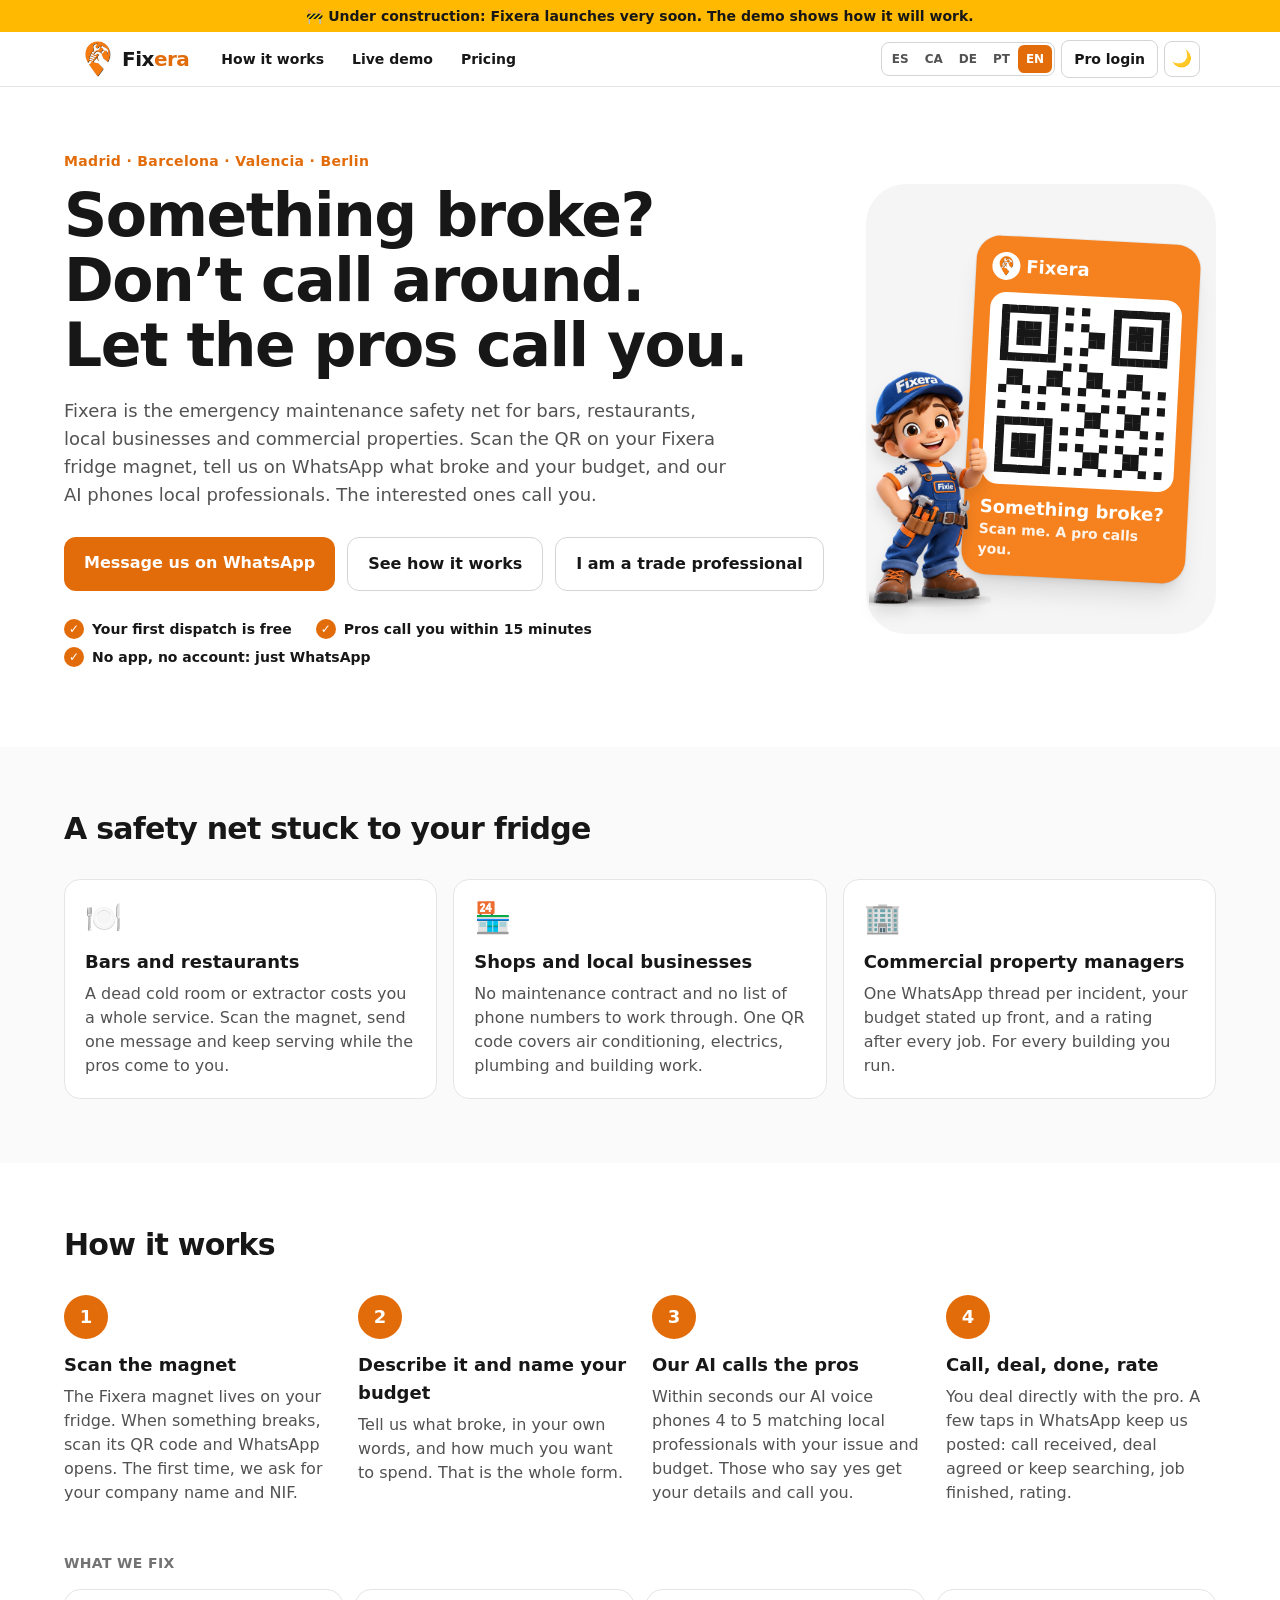
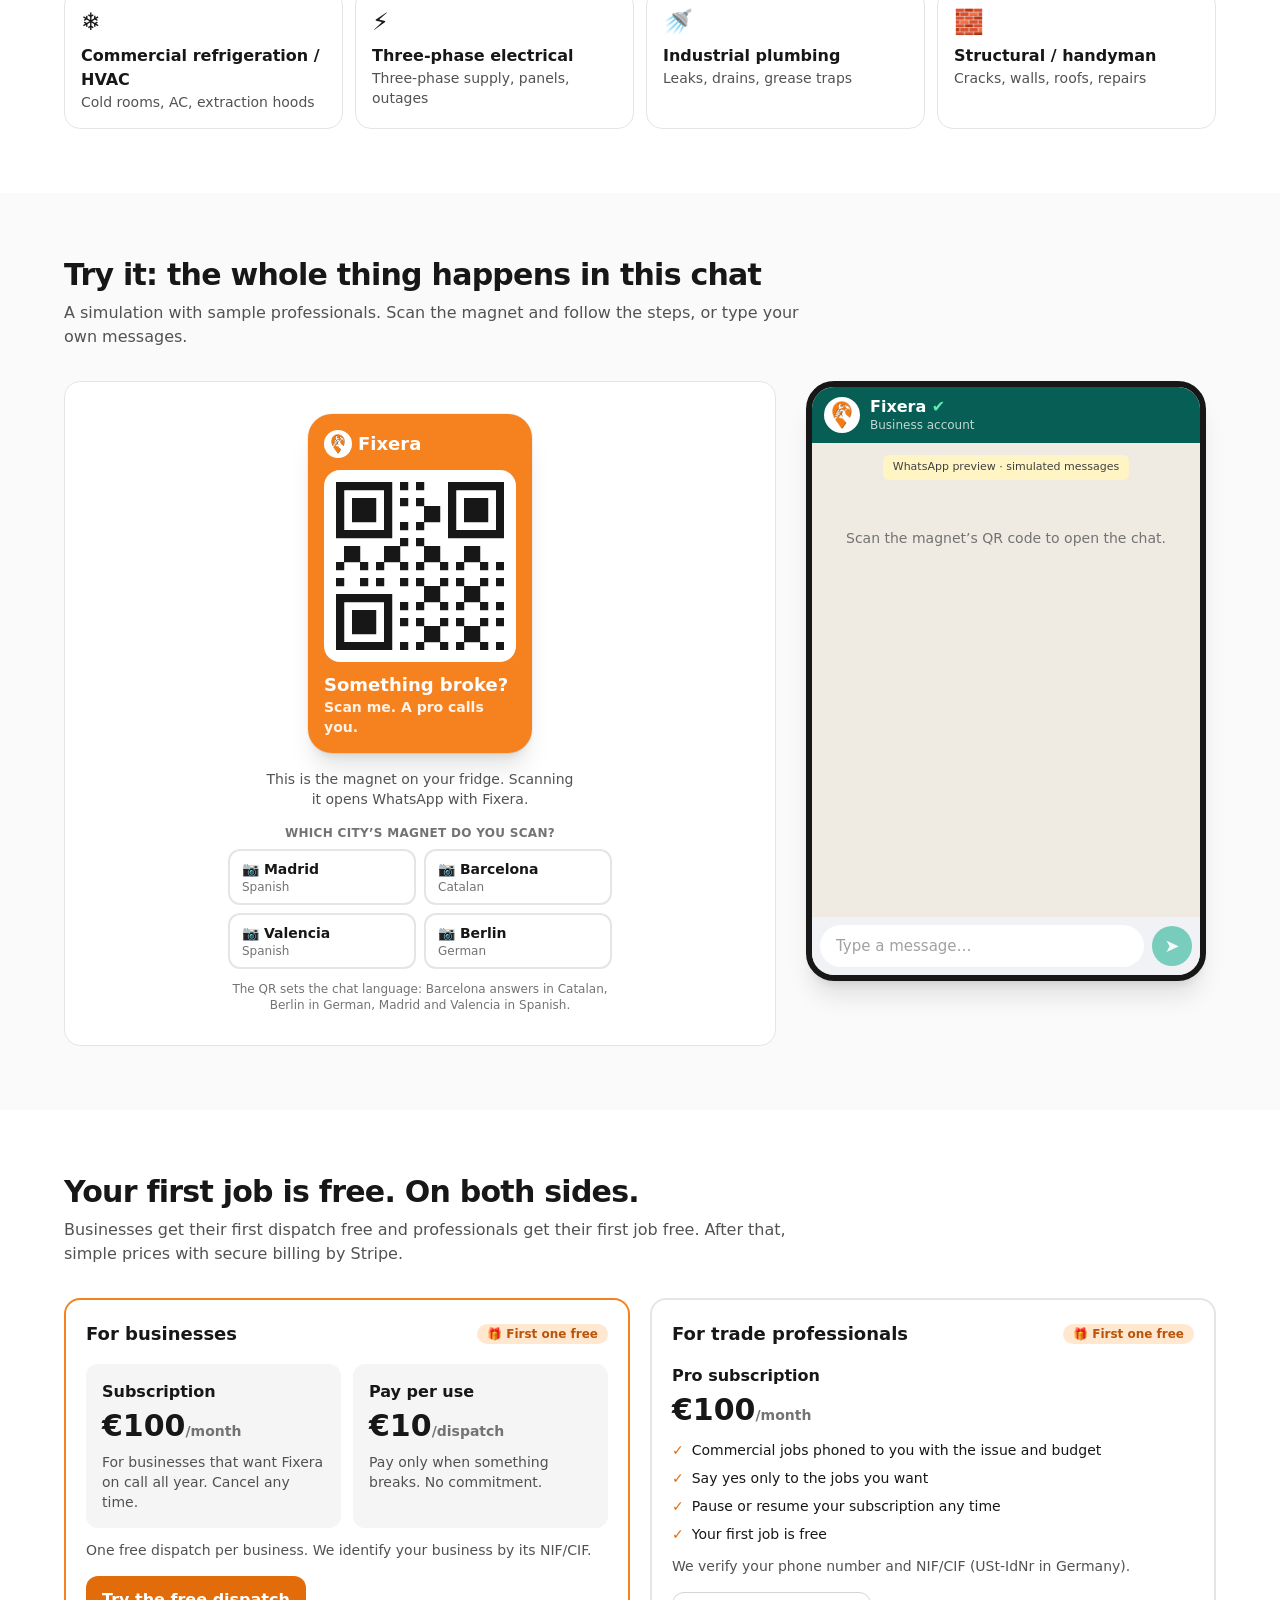
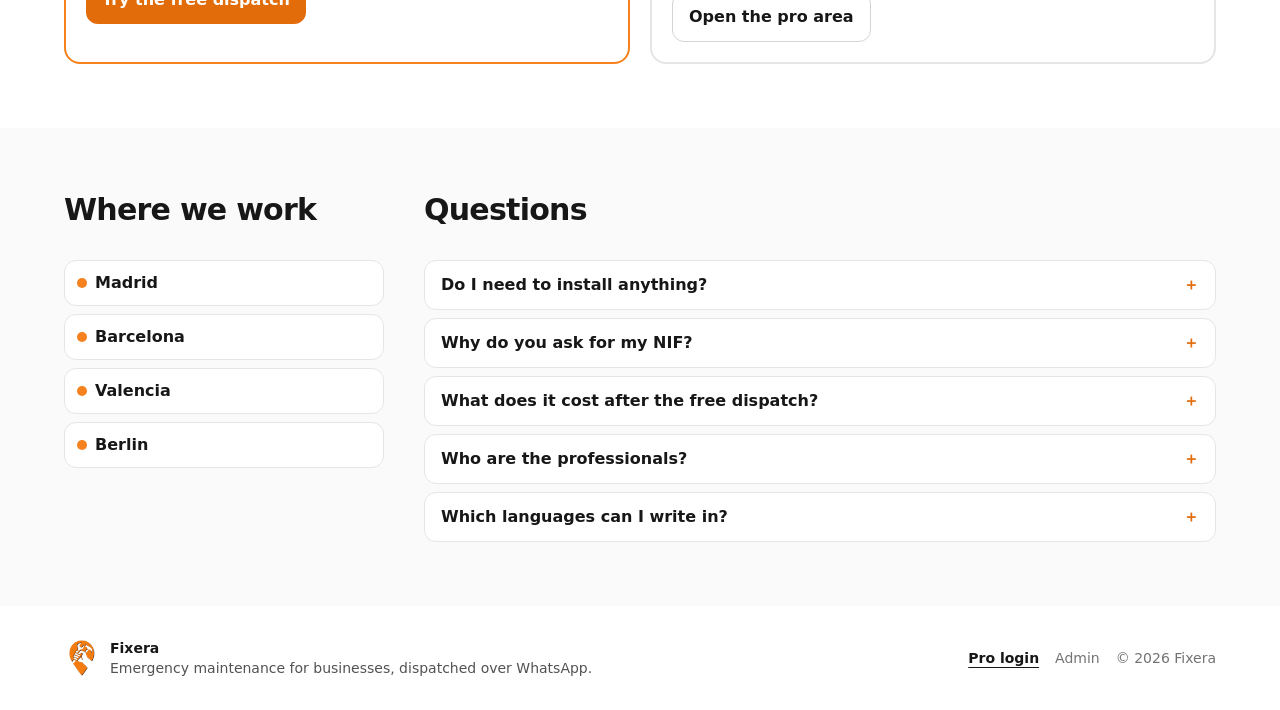
==== commit d0acdfa7: "WhatsApp buttons open the real chat" ====
--- a/index.html
+++ b/index.html
@@ -13,7 +13,7 @@
         if (t === 'dark' || (!t && matchMedia('(prefers-color-scheme: dark)').matches)) document.documentElement.classList.add('dark')
       } catch (e) {}
     </script>
-    <script type="module" crossorigin src="/assets/index-By46Tdn0.js"></script>
+    <script type="module" crossorigin src="/assets/index-Ctf4cVBn.js"></script>
     <link rel="stylesheet" crossorigin href="/assets/index-2FVDpqJ1.css">
   </head>
   <body>
